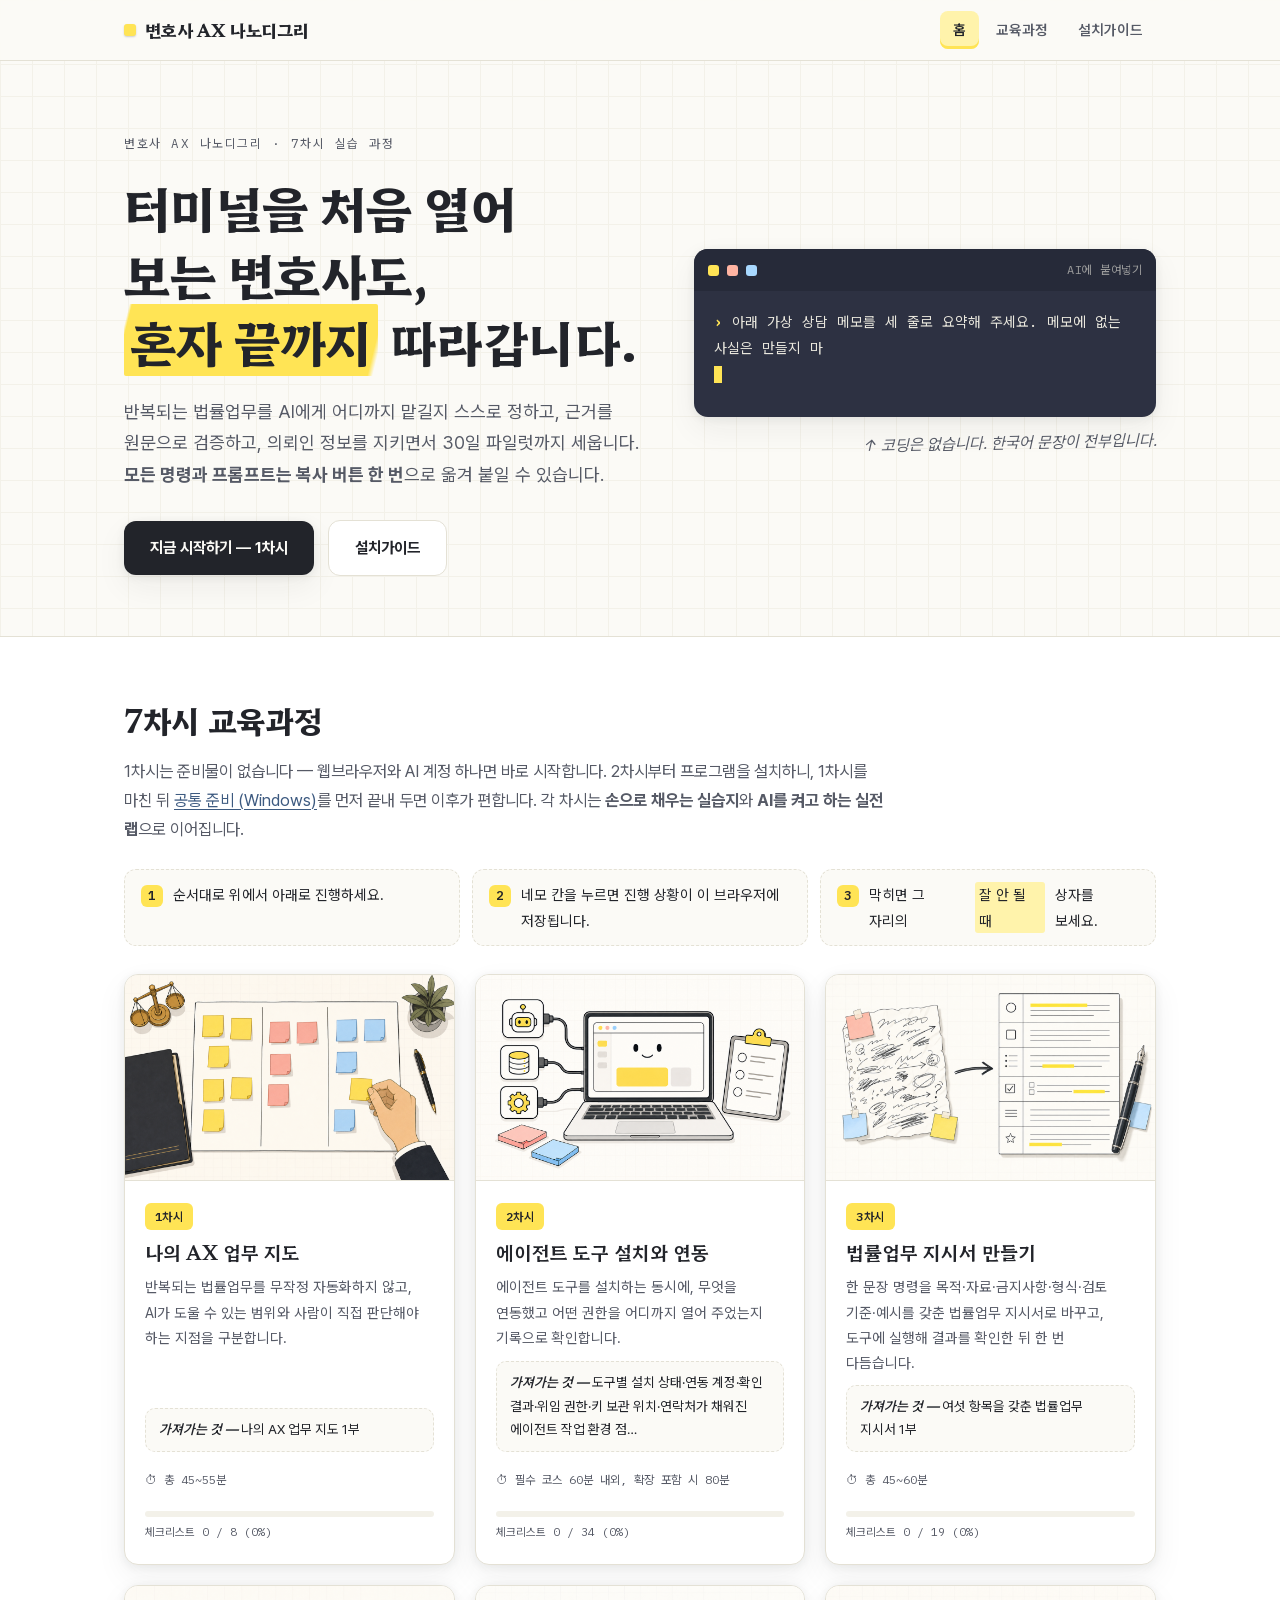
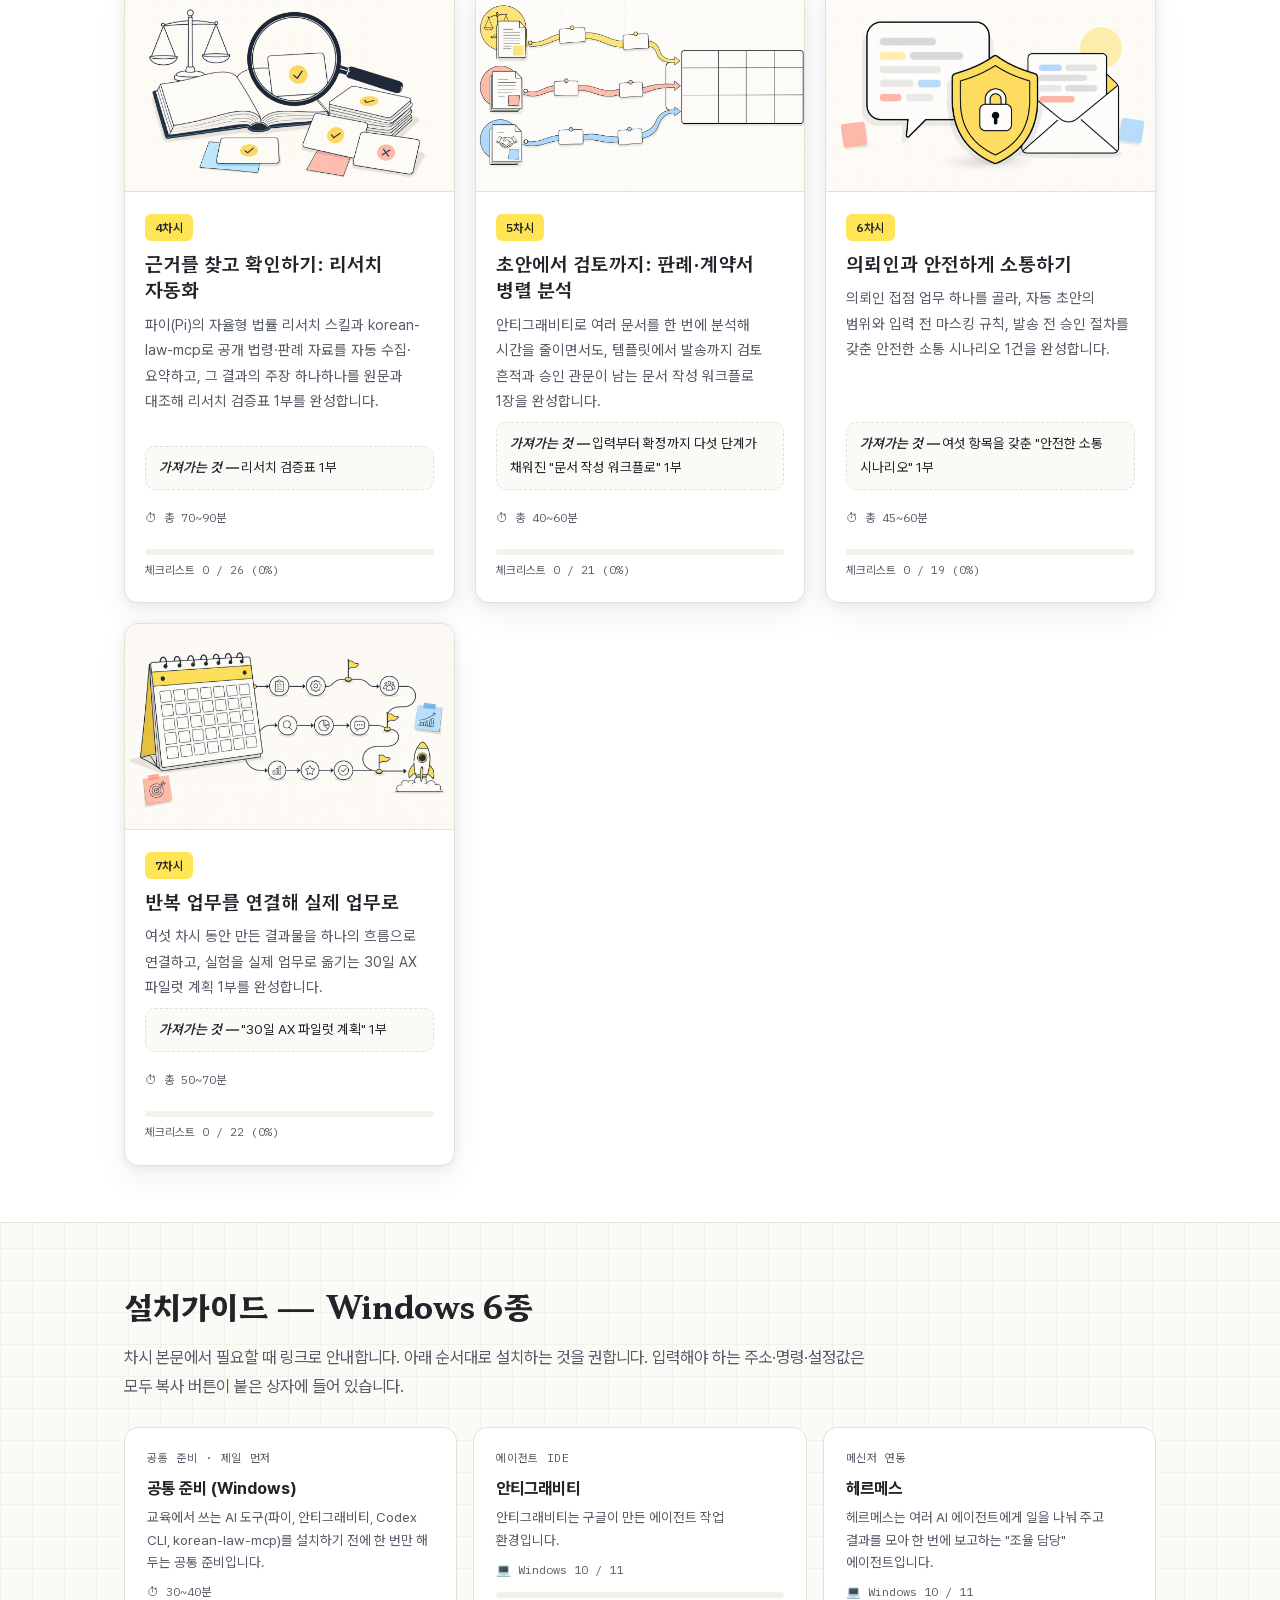
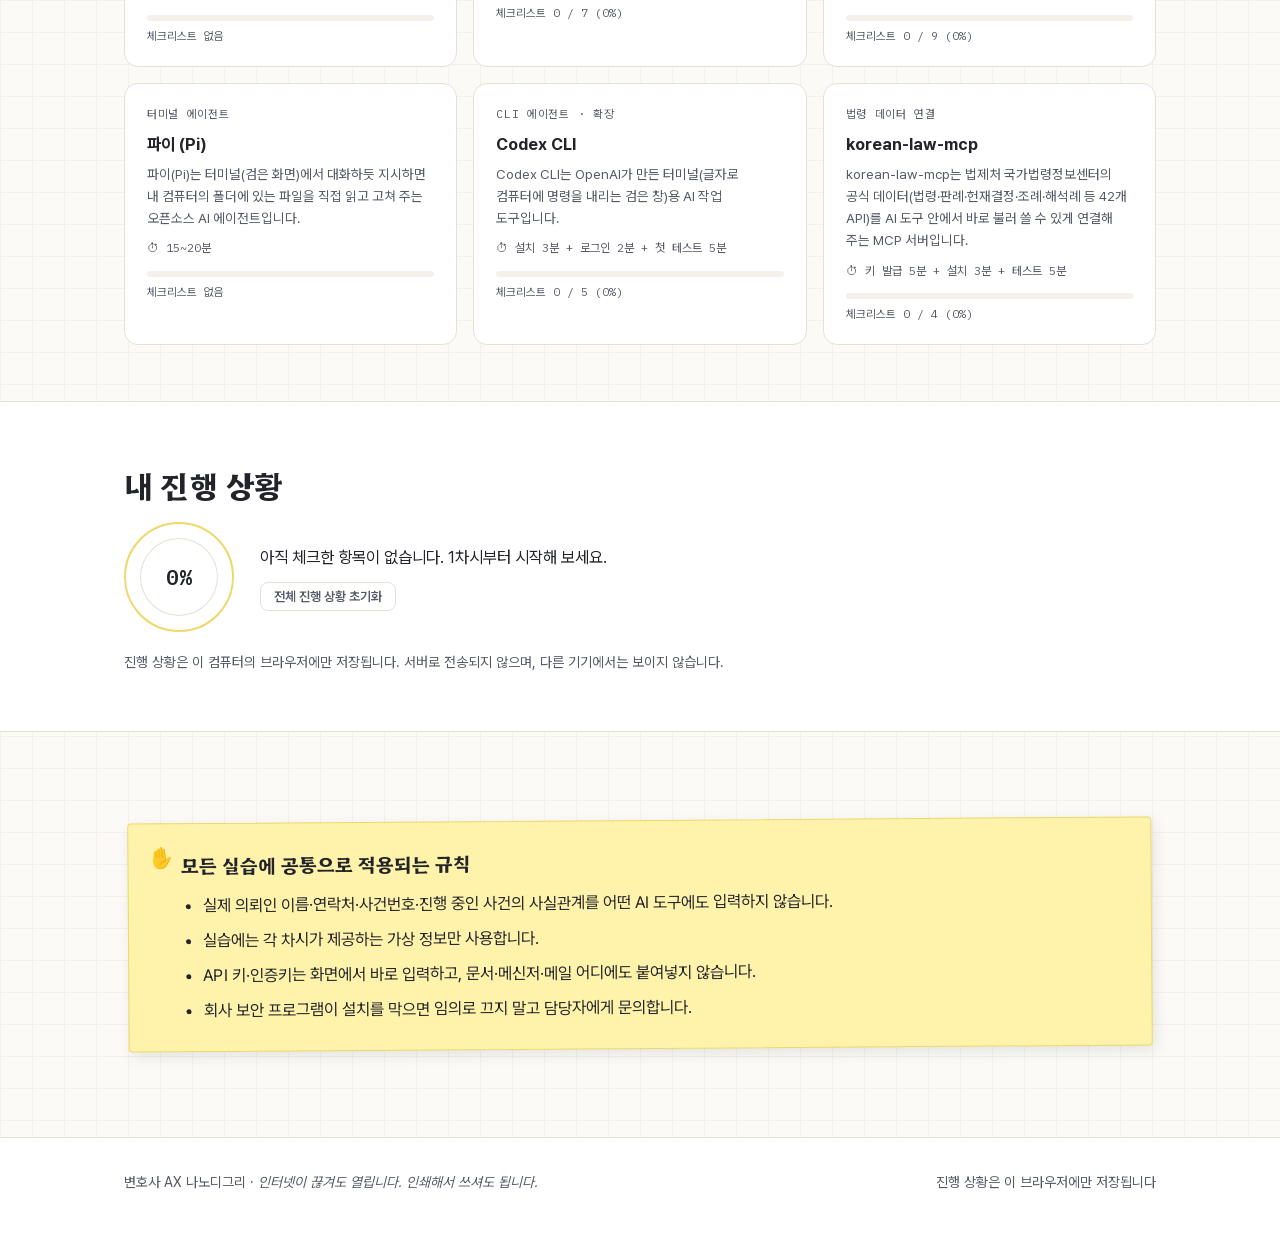
==== index.html @ 31f29ec9 "변호사 AX 나노디그리 교육 사이트 v1 - 7차시 워크북(실습지+실전 랩) 보완본 - Windows 설치가이드 6종 (안티그래비티·헤르메스·파이·Codex·korean-law-m" ====
<!doctype html>
<html lang="ko">
<head>
<meta charset="utf-8">
<meta name="viewport" content="width=device-width, initial-scale=1">
<title>변호사 AX 나노디그리 — 7차시 실습 과정</title>
<meta name="description" content="터미널을 처음 열어 보는 변호사도 혼자 끝까지 따라갈 수 있는 7차시 AX 실습 과정. 차시별 실습지·실전 랩과 Windows 설치가이드 6종.">
<link rel="icon" href="data:image/svg+xml,%3Csvg xmlns=%22http://www.w3.org/2000/svg%22 viewBox=%220 0 100 100%22%3E%3Crect x=%228%22 y=%228%22 width=%2284%22 height=%2284%22 rx=%2220%22 fill=%22%23ffe455%22/%3E%3Ctext x=%2250%22 y=%2270%22 font-size=%2256%22 text-anchor=%22middle%22 font-family=%22monospace%22 fill=%22%2322242a%22%3E%C2%A7%3C/text%3E%3C/svg%3E">
<link rel="stylesheet" href="assets/style.css">
</head>
<body data-page="index" data-tasks="0">
<a class="skip-link" href="#main">본문으로 건너뛰기</a>
<header class="topnav"><div class="wrap">
  <a class="brand" href="index.html"><span class="dot"></span><span class="brand-full">변호사 AX 나노디그리</span><span class="brand-short">AX 나노디그리</span></a>
  <nav aria-label="주요 메뉴">
    <a href="index.html" aria-current="page">홈</a>
    <a href="index.html#chapters">교육과정</a>
    <a href="index.html#install">설치가이드</a>
  </nav>
</div></header>

<section class="hero" id="main"><div class="wrap hero-grid">
  <div>
    <div class="eyebrow">변호사 AX 나노디그리 · 7차시 실습 과정</div>
    <h1>터미널을 처음 열어 보는 변호사도,<br><span class="hl">혼자 끝까지</span> 따라갑니다.</h1>
    <p class="lead">반복되는 법률업무를 AI에게 어디까지 맡길지 스스로 정하고, 근거를 원문으로 검증하고,
    의뢰인 정보를 지키면서 30일 파일럿까지 세웁니다. <strong>모든 명령과 프롬프트는 복사 버튼 한 번</strong>으로
    옮겨 붙일 수 있습니다.</p>
    <div>
      <a class="btn btn-primary" href="chapters/ch1.html">지금 시작하기 — 1차시</a>
      <a class="btn btn-ghost" href="#install">설치가이드</a>
    </div>
  </div>
  <div>
    <div class="terminal" id="typing-demo" aria-label="AI에 프롬프트를 붙여넣는 예시">
      <div class="terminal-bar"><i></i><i></i><i></i><span>AI에 붙여넣기</span></div>
      <div class="terminal-body"><div class="in"></div><span class="caret"></span>
      <div class="out"></div></div>
    </div>
    <p class="hand-note">↑ 코딩은 없습니다. 한국어 문장이 전부입니다.</p>
  </div>
</div></section>

<section class="block alt" id="chapters"><div class="wrap">
  <h2 class="sec">7차시 교육과정</h2>
  <p class="sec-sub">1차시는 준비물이 없습니다 — 웹브라우저와 AI 계정 하나면 바로 시작합니다.
  2차시부터 프로그램을 설치하니, 1차시를 마친 뒤 <a href="install/setup-windows.html">공통 준비 (Windows)</a>를
  먼저 끝내 두면 이후가 편합니다. 각 차시는 <strong>손으로 채우는 실습지</strong>와
  <strong>AI를 켜고 하는 실전 랩</strong>으로 이어집니다.</p>
  <ol class="startbar">
    <li><b>1</b>순서대로 위에서 아래로 진행하세요.</li>
    <li><b>2</b>네모 칸을 누르면 진행 상황이 이 브라우저에 저장됩니다.</li>
    <li><b>3</b>막히면 그 자리의 <em>잘 안 될 때</em> 상자를 보세요.</li>
  </ol>
  <div class="sessions">
<a class="session-card" href="chapters/ch1.html">
  <img src="assets/img/ch1.png" alt="나의 AX 업무 지도 일러스트" loading="lazy">
  <div class="pad">
    <div><span class="badge">1차시</span></div>
    <h3>나의 AX 업무 지도</h3>
    <p>반복되는 법률업무를 무작정 자동화하지 않고, AI가 도울 수 있는 범위와 사람이 직접 판단해야 하는 지점을 구분합니다.</p>
    <div class="take"><b>가져가는 것 —</b> 나의 AX 업무 지도 1부</div>
    <div class="mats">⏱ 총 45~55분</div>
    <div class="row-progress" data-chapter="ch1" data-total="8"><div class="progress-track"><div class="progress-fill"></div></div><div class="row-progress-text">체크리스트 8개</div></div>
  </div>
</a>
<a class="session-card" href="chapters/ch2.html">
  <img src="assets/img/ch2.png" alt="에이전트 도구 설치와 연동 일러스트" loading="lazy">
  <div class="pad">
    <div><span class="badge">2차시</span></div>
    <h3>에이전트 도구 설치와 연동</h3>
    <p>에이전트 도구를 설치하는 동시에, 무엇을 연동했고 어떤 권한을 어디까지 열어 주었는지 기록으로 확인합니다.</p>
    <div class="take"><b>가져가는 것 —</b> 도구별 설치 상태·연동 계정·확인 결과·위임 권한·키 보관 위치·연락처가 채워진 에이전트 작업 환경 점…</div>
    <div class="mats">⏱ 필수 코스 60분 내외, 확장 포함 시 80분</div>
    <div class="row-progress" data-chapter="ch2" data-total="34"><div class="progress-track"><div class="progress-fill"></div></div><div class="row-progress-text">체크리스트 34개</div></div>
  </div>
</a>
<a class="session-card" href="chapters/ch3.html">
  <img src="assets/img/ch3.png" alt="법률업무 지시서 만들기 일러스트" loading="lazy">
  <div class="pad">
    <div><span class="badge">3차시</span></div>
    <h3>법률업무 지시서 만들기</h3>
    <p>한 문장 명령을 목적·자료·금지사항·형식·검토 기준·예시를 갖춘 법률업무 지시서로 바꾸고, 도구에 실행해 결과를 확인한 뒤 한 번 다듬습니다.</p>
    <div class="take"><b>가져가는 것 —</b> 여섯 항목을 갖춘 법률업무 지시서 1부</div>
    <div class="mats">⏱ 총 45~60분</div>
    <div class="row-progress" data-chapter="ch3" data-total="19"><div class="progress-track"><div class="progress-fill"></div></div><div class="row-progress-text">체크리스트 19개</div></div>
  </div>
</a>
<a class="session-card" href="chapters/ch4.html">
  <img src="assets/img/ch4.png" alt="근거를 찾고 확인하기: 리서치 자동화 일러스트" loading="lazy">
  <div class="pad">
    <div><span class="badge">4차시</span></div>
    <h3>근거를 찾고 확인하기: 리서치 자동화</h3>
    <p>파이(Pi)의 자율형 법률 리서치 스킬과 korean-law-mcp로 공개 법령·판례 자료를 자동 수집·요약하고, 그 결과의 주장 하나하나를 원문과 대조해 리서치 검증표 1부를 완성합니다.</p>
    <div class="take"><b>가져가는 것 —</b> 리서치 검증표 1부</div>
    <div class="mats">⏱ 총 70~90분</div>
    <div class="row-progress" data-chapter="ch4" data-total="26"><div class="progress-track"><div class="progress-fill"></div></div><div class="row-progress-text">체크리스트 26개</div></div>
  </div>
</a>
<a class="session-card" href="chapters/ch5.html">
  <img src="assets/img/ch5.png" alt="초안에서 검토까지: 판례·계약서 병렬 분석 일러스트" loading="lazy">
  <div class="pad">
    <div><span class="badge">5차시</span></div>
    <h3>초안에서 검토까지: 판례·계약서 병렬 분석</h3>
    <p>안티그래비티로 여러 문서를 한 번에 분석해 시간을 줄이면서도, 템플릿에서 발송까지 검토 흔적과 승인 관문이 남는 문서 작성 워크플로 1장을 완성합니다.</p>
    <div class="take"><b>가져가는 것 —</b> 입력부터 확정까지 다섯 단계가 채워진 &quot;문서 작성 워크플로&quot; 1부</div>
    <div class="mats">⏱ 총 40~60분</div>
    <div class="row-progress" data-chapter="ch5" data-total="21"><div class="progress-track"><div class="progress-fill"></div></div><div class="row-progress-text">체크리스트 21개</div></div>
  </div>
</a>
<a class="session-card" href="chapters/ch6.html">
  <img src="assets/img/ch6.png" alt="의뢰인과 안전하게 소통하기 일러스트" loading="lazy">
  <div class="pad">
    <div><span class="badge">6차시</span></div>
    <h3>의뢰인과 안전하게 소통하기</h3>
    <p>의뢰인 접점 업무 하나를 골라, 자동 초안의 범위와 입력 전 마스킹 규칙, 발송 전 승인 절차를 갖춘 안전한 소통 시나리오 1건을 완성합니다.</p>
    <div class="take"><b>가져가는 것 —</b> 여섯 항목을 갖춘 &quot;안전한 소통 시나리오&quot; 1부</div>
    <div class="mats">⏱ 총 45~60분</div>
    <div class="row-progress" data-chapter="ch6" data-total="19"><div class="progress-track"><div class="progress-fill"></div></div><div class="row-progress-text">체크리스트 19개</div></div>
  </div>
</a>
<a class="session-card" href="chapters/ch7.html">
  <img src="assets/img/ch7.png" alt="반복 업무를 연결해 실제 업무로 일러스트" loading="lazy">
  <div class="pad">
    <div><span class="badge">7차시</span></div>
    <h3>반복 업무를 연결해 실제 업무로</h3>
    <p>여섯 차시 동안 만든 결과물을 하나의 흐름으로 연결하고, 실험을 실제 업무로 옮기는 30일 AX 파일럿 계획 1부를 완성합니다.</p>
    <div class="take"><b>가져가는 것 —</b> &quot;30일 AX 파일럿 계획&quot; 1부</div>
    <div class="mats">⏱ 총 50~70분</div>
    <div class="row-progress" data-chapter="ch7" data-total="22"><div class="progress-track"><div class="progress-fill"></div></div><div class="row-progress-text">체크리스트 22개</div></div>
  </div>
</a>
  </div>
</div></section>

<section class="block" id="install"><div class="wrap">
  <h2 class="sec">설치가이드 — Windows 6종</h2>
  <p class="sec-sub">차시 본문에서 필요할 때 링크로 안내합니다. 아래 순서대로 설치하는 것을 권합니다.
  입력해야 하는 주소·명령·설정값은 모두 복사 버튼이 붙은 상자에 들어 있습니다.</p>
  <div class="cases">
<a class="case-card" href="install/setup-windows.html">
  <div class="area">공통 준비 · 제일 먼저</div>
  <h3>공통 준비 (Windows)</h3>
  <p>교육에서 쓰는 AI 도구(파이, 안티그래비티, Codex CLI, korean-law-mcp)를 설치하기 전에 한 번만 해 두는 공통 준비입니다.</p>
  <div class="mats">⏱ 30~40분</div>
  <div class="row-progress" data-chapter="install-setup-windows" data-total="0"><div class="progress-track"><div class="progress-fill"></div></div><div class="row-progress-text">체크리스트 0개</div></div>
</a>
<a class="case-card" href="install/antigravity.html">
  <div class="area">에이전트 IDE</div>
  <h3>안티그래비티</h3>
  <p>안티그래비티는 구글이 만든 에이전트 작업 환경입니다.</p>
  <div class="mats">💻 Windows 10 / 11</div>
  <div class="row-progress" data-chapter="install-antigravity" data-total="7"><div class="progress-track"><div class="progress-fill"></div></div><div class="row-progress-text">체크리스트 7개</div></div>
</a>
<a class="case-card" href="install/hermes.html">
  <div class="area">메신저 연동</div>
  <h3>헤르메스</h3>
  <p>헤르메스는 여러 AI 에이전트에게 일을 나눠 주고 결과를 모아 한 번에 보고하는 &quot;조율 담당&quot; 에이전트입니다.</p>
  <div class="mats">💻 Windows 10 / 11</div>
  <div class="row-progress" data-chapter="install-hermes" data-total="9"><div class="progress-track"><div class="progress-fill"></div></div><div class="row-progress-text">체크리스트 9개</div></div>
</a>
<a class="case-card" href="install/pi.html">
  <div class="area">터미널 에이전트</div>
  <h3>파이 (Pi)</h3>
  <p>파이(Pi)는 터미널(검은 화면)에서 대화하듯 지시하면 내 컴퓨터의 폴더에 있는 파일을 직접 읽고 고쳐 주는 오픈소스 AI 에이전트입니다.</p>
  <div class="mats">⏱ 15~20분</div>
  <div class="row-progress" data-chapter="install-pi" data-total="0"><div class="progress-track"><div class="progress-fill"></div></div><div class="row-progress-text">체크리스트 0개</div></div>
</a>
<a class="case-card" href="install/codex.html">
  <div class="area">CLI 에이전트 · 확장</div>
  <h3>Codex CLI</h3>
  <p>Codex CLI는 OpenAI가 만든 터미널(글자로 컴퓨터에 명령을 내리는 검은 창)용 AI 작업 도구입니다.</p>
  <div class="mats">⏱ 설치 3분 + 로그인 2분 + 첫 테스트 5분</div>
  <div class="row-progress" data-chapter="install-codex" data-total="5"><div class="progress-track"><div class="progress-fill"></div></div><div class="row-progress-text">체크리스트 5개</div></div>
</a>
<a class="case-card" href="install/korean-law-mcp.html">
  <div class="area">법령 데이터 연결</div>
  <h3>korean-law-mcp</h3>
  <p>korean-law-mcp는 법제처 국가법령정보센터의 공식 데이터(법령·판례·헌재결정·조례·해석례 등 42개 API)를 AI 도구 안에서 바로 불러 쓸 수 있게 연결해 주는 MCP 서버입니다.</p>
  <div class="mats">⏱ 키 발급 5분 + 설치 3분 + 테스트 5분</div>
  <div class="row-progress" data-chapter="install-korean-law-mcp" data-total="4"><div class="progress-track"><div class="progress-fill"></div></div><div class="row-progress-text">체크리스트 4개</div></div>
</a>
  </div>
</div></section>

<section class="block alt" id="progress"><div class="wrap">
  <h2 class="sec">내 진행 상황</h2>
  <div class="overall" data-overall>
    <div class="overall-ring"><span data-overall-pct>0%</span></div>
    <div class="overall-text">
      <p data-overall-text>아직 체크한 항목이 없습니다. 1차시부터 시작해 보세요.</p>
      <button type="button" class="reset-btn" data-reset-all>전체 진행 상황 초기화</button>
    </div>
  </div>
  <p class="note">진행 상황은 이 컴퓨터의 브라우저에만 저장됩니다. 서버로 전송되지 않으며, 다른 기기에서는 보이지 않습니다.</p>
</div></section>

<section class="block"><div class="wrap">
  <section class="human-check"><span class="callout-icon" aria-hidden="true">✋</span>
    <h2 class="callout-title">모든 실습에 공통으로 적용되는 규칙</h2>
    <ul>
      <li>실제 의뢰인 이름·연락처·사건번호·진행 중인 사건의 사실관계를 어떤 AI 도구에도 입력하지 않습니다.</li>
      <li>실습에는 각 차시가 제공하는 가상 정보만 사용합니다.</li>
      <li>API 키·인증키는 화면에서 바로 입력하고, 문서·메신저·메일 어디에도 붙여넣지 않습니다.</li>
      <li>회사 보안 프로그램이 설치를 막으면 임의로 끄지 말고 담당자에게 문의합니다.</li>
    </ul>
  </section>
</div></section>

<footer><div class="wrap">
  <div>변호사 AX 나노디그리 · <span class="hand-note-inline">인터넷이 끊겨도 열립니다. 인쇄해서 쓰셔도 됩니다.</span></div>
  <div>진행 상황은 이 브라우저에만 저장됩니다</div>
</div></footer>
<script>window.PULSE_TOTALS = {"ch1":{"tasks":8},"ch2":{"tasks":34},"ch3":{"tasks":19},"ch4":{"tasks":26},"ch5":{"tasks":21},"ch6":{"tasks":19},"ch7":{"tasks":22},"install-setup-windows":{"tasks":0},"install-antigravity":{"tasks":7},"install-hermes":{"tasks":9},"install-pi":{"tasks":0},"install-codex":{"tasks":5},"install-korean-law-mcp":{"tasks":4}};</script>
<script src="assets/app.js"></script>
<script src="assets/index.js"></script>
</body>
</html>
---- assets/style.css ----
/* Pretendard Variable (본문) — 로컬 저장본 */
/**
 * Minified by jsDelivr using clean-css v5.3.3.
 * Original file: /gh/orioncactus/pretendard@1.3.9/dist/web/variable/pretendardvariable-dynamic-subset.css
 *
 * Do NOT use SRI with dynamically generated files! More information: https://www.jsdelivr.com/using-sri-with-dynamic-files
 */
@font-face{font-family:'Pretendard Variable';font-style:normal;font-display:swap;font-weight:45 920;src:url(fonts/pretendard/pretendard-0.woff2) format('woff2-variations');unicode-range:U+f9ca-fa0b,U+ff03-ff05,U+ff07,U+ff0a-ff0b,U+ff0d-ff19,U+ff1b,U+ff1d,U+ff20-ff5b,U+ff5d,U+ffe0-ffe3,U+ffe5-ffe6}@font-face{font-family:'Pretendard Variable';font-style:normal;font-display:swap;font-weight:45 920;src:url(fonts/pretendard/pretendard-1.woff2) format('woff2-variations');unicode-range:U+d723-d728,U+d72a-d733,U+d735-d748,U+d74a-d74f,U+d752-d753,U+d755-d757,U+d75a-d75f,U+d762-d764,U+d766-d768,U+d76a-d76b,U+d76d-d76f,U+d771-d787,U+d789-d78b,U+d78d-d78f,U+d791-d797,U+d79a,U+d79c,U+d79e-d7a3,U+f900-f909,U+f90b-f92e}@font-face{font-family:'Pretendard Variable';font-style:normal;font-display:swap;font-weight:45 920;src:url(fonts/pretendard/pretendard-2.woff2) format('woff2-variations');unicode-range:U+d679-d68b,U+d68e-d69e,U+d6a0,U+d6a2-d6a7,U+d6a9-d6c3,U+d6c6-d6c7,U+d6c9-d6cb,U+d6cd-d6d3,U+d6d5-d6d6,U+d6d8-d6e3,U+d6e5-d6e7,U+d6e9-d6fb,U+d6fd-d717,U+d719-d71f,U+d721-d722}@font-face{font-family:'Pretendard Variable';font-style:normal;font-display:swap;font-weight:45 920;src:url(fonts/pretendard/pretendard-3.woff2) format('woff2-variations');unicode-range:U+d5bc-d5c7,U+d5ca-d5cb,U+d5cd-d5cf,U+d5d1-d5d7,U+d5d9-d5da,U+d5dc,U+d5de-d5e3,U+d5e6-d5e7,U+d5e9-d5eb,U+d5ed-d5f6,U+d5f8,U+d5fa-d5ff,U+d602-d603,U+d605-d607,U+d609-d60f,U+d612-d613,U+d616-d61b,U+d61d-d637,U+d63a-d63b,U+d63d-d63f,U+d641-d647,U+d64a-d64c,U+d64e-d653,U+d656-d657,U+d659-d65b,U+d65d-d666,U+d668,U+d66a-d678}@font-face{font-family:'Pretendard Variable';font-style:normal;font-display:swap;font-weight:45 920;src:url(fonts/pretendard/pretendard-4.woff2) format('woff2-variations');unicode-range:U+d507,U+d509-d50b,U+d50d-d513,U+d515-d53b,U+d53e-d53f,U+d541-d543,U+d545-d54c,U+d54e,U+d550,U+d552-d557,U+d55a-d55b,U+d55d-d55f,U+d561-d564,U+d566-d567,U+d56a,U+d56c,U+d56e-d573,U+d576-d577,U+d579-d583,U+d585-d586,U+d58a-d5a4,U+d5a6-d5bb}@font-face{font-family:'Pretendard Variable';font-style:normal;font-display:swap;font-weight:45 920;src:url(fonts/pretendard/pretendard-5.woff2) format('woff2-variations');unicode-range:U+d464-d477,U+d47a-d47b,U+d47d-d47f,U+d481-d487,U+d489-d48a,U+d48c,U+d48e-d4e7,U+d4e9-d503,U+d505-d506}@font-face{font-family:'Pretendard Variable';font-style:normal;font-display:swap;font-weight:45 920;src:url(fonts/pretendard/pretendard-6.woff2) format('woff2-variations');unicode-range:U+d3bf-d3c7,U+d3ca-d3cf,U+d3d1-d3eb,U+d3ee-d3ef,U+d3f1-d3f3,U+d3f5-d3fb,U+d3fd-d400,U+d402-d45b,U+d45d-d463}@font-face{font-family:'Pretendard Variable';font-style:normal;font-display:swap;font-weight:45 920;src:url(fonts/pretendard/pretendard-7.woff2) format('woff2-variations');unicode-range:U+d2ff,U+d302-d304,U+d306-d30b,U+d30f,U+d311-d313,U+d315-d31b,U+d31e,U+d322-d324,U+d326-d327,U+d32a-d32b,U+d32d-d32f,U+d331-d337,U+d339-d33c,U+d33e-d37b,U+d37e-d37f,U+d381-d383,U+d385-d38b,U+d38e-d390,U+d392-d397,U+d39a-d39b,U+d39d-d39f,U+d3a1-d3a7,U+d3a9-d3aa,U+d3ac,U+d3ae-d3b3,U+d3b5-d3b7,U+d3b9-d3bb,U+d3bd-d3be}@font-face{font-family:'Pretendard Variable';font-style:normal;font-display:swap;font-weight:45 920;src:url(fonts/pretendard/pretendard-8.woff2) format('woff2-variations');unicode-range:U+d257-d27f,U+d281-d29b,U+d29d-d29f,U+d2a1-d2ab,U+d2ad-d2b7,U+d2ba-d2bb,U+d2bd-d2bf,U+d2c1-d2c7,U+d2c9-d2ef,U+d2f2-d2f3,U+d2f5-d2f7,U+d2f9-d2fe}@font-face{font-family:'Pretendard Variable';font-style:normal;font-display:swap;font-weight:45 920;src:url(fonts/pretendard/pretendard-9.woff2) format('woff2-variations');unicode-range:U+d1b4,U+d1b6-d1f3,U+d1f5-d22b,U+d22e-d22f,U+d231-d233,U+d235-d23b,U+d23d-d240,U+d242-d256}@font-face{font-family:'Pretendard Variable';font-style:normal;font-display:swap;font-weight:45 920;src:url(fonts/pretendard/pretendard-10.woff2) format('woff2-variations');unicode-range:U+d105-d12f,U+d132-d133,U+d135-d137,U+d139-d13f,U+d141-d142,U+d144,U+d146-d14b,U+d14e-d14f,U+d151-d153,U+d155-d15b,U+d15e-d187,U+d189-d19f,U+d1a2-d1a3,U+d1a5-d1a7,U+d1a9-d1af,U+d1b2-d1b3}@font-face{font-family:'Pretendard Variable';font-style:normal;font-display:swap;font-weight:45 920;src:url(fonts/pretendard/pretendard-11.woff2) format('woff2-variations');unicode-range:U+d04b-d04f,U+d051-d057,U+d059-d06b,U+d06d-d06f,U+d071-d073,U+d075-d07b,U+d07e-d0a3,U+d0a6-d0a7,U+d0a9-d0ab,U+d0ad-d0b3,U+d0b6,U+d0b8,U+d0ba-d0bf,U+d0c2-d0c3,U+d0c5-d0c7,U+d0c9-d0cf,U+d0d2,U+d0d6-d0db,U+d0de-d0df,U+d0e1-d0e3,U+d0e5-d0eb,U+d0ee-d0f0,U+d0f2-d104}@font-face{font-family:'Pretendard Variable';font-style:normal;font-display:swap;font-weight:45 920;src:url(fonts/pretendard/pretendard-12.woff2) format('woff2-variations');unicode-range:U+cfa2-cfc3,U+cfc5-cfdf,U+cfe2-cfe3,U+cfe5-cfe7,U+cfe9-cff4,U+cff6-cffb,U+cffd-cfff,U+d001-d003,U+d005-d017,U+d019-d033,U+d036-d037,U+d039-d03b,U+d03d-d04a}@font-face{font-family:'Pretendard Variable';font-style:normal;font-display:swap;font-weight:45 920;src:url(fonts/pretendard/pretendard-13.woff2) format('woff2-variations');unicode-range:U+cef0-cef3,U+cef6,U+cef9-ceff,U+cf01-cf03,U+cf05-cf07,U+cf09-cf0f,U+cf11-cf12,U+cf14-cf1b,U+cf1d-cf1f,U+cf21-cf2f,U+cf31-cf53,U+cf56-cf57,U+cf59-cf5b,U+cf5d-cf63,U+cf66,U+cf68,U+cf6a-cf6f,U+cf71-cf84,U+cf86-cf8b,U+cf8d-cfa1}@font-face{font-family:'Pretendard Variable';font-style:normal;font-display:swap;font-weight:45 920;src:url(fonts/pretendard/pretendard-14.woff2) format('woff2-variations');unicode-range:U+ce3c-ce57,U+ce5a-ce5b,U+ce5d-ce5f,U+ce61-ce67,U+ce6a,U+ce6c,U+ce6e-ce73,U+ce76-ce77,U+ce79-ce7b,U+ce7d-ce83,U+ce85-ce88,U+ce8a-ce8f,U+ce91-ce93,U+ce95-ce97,U+ce99-ce9f,U+cea2,U+cea4-ceab,U+cead-cee3,U+cee6-cee7,U+cee9-ceeb,U+ceed-ceef}@font-face{font-family:'Pretendard Variable';font-style:normal;font-display:swap;font-weight:45 920;src:url(fonts/pretendard/pretendard-15.woff2) format('woff2-variations');unicode-range:U+cd92-cd93,U+cd96-cd97,U+cd99-cd9b,U+cd9d-cda3,U+cda6-cda8,U+cdaa-cdaf,U+cdb1-cdc3,U+cdc5-cdcb,U+cdcd-cde7,U+cde9-ce03,U+ce05-ce1f,U+ce22-ce34,U+ce36-ce3b}@font-face{font-family:'Pretendard Variable';font-style:normal;font-display:swap;font-weight:45 920;src:url(fonts/pretendard/pretendard-16.woff2) format('woff2-variations');unicode-range:U+ccef-cd07,U+cd0a-cd0b,U+cd0d-cd1a,U+cd1c,U+cd1e-cd2b,U+cd2d-cd5b,U+cd5d-cd77,U+cd79-cd91}@font-face{font-family:'Pretendard Variable';font-style:normal;font-display:swap;font-weight:45 920;src:url(fonts/pretendard/pretendard-17.woff2) format('woff2-variations');unicode-range:U+cc3f-cc43,U+cc46-cc47,U+cc49-cc4b,U+cc4d-cc53,U+cc55-cc58,U+cc5a-cc5f,U+cc61-cc97,U+cc9a-cc9b,U+cc9d-cc9f,U+cca1-cca7,U+ccaa,U+ccac,U+ccae-ccb3,U+ccb6-ccb7,U+ccb9-ccbb,U+ccbd-cccf,U+ccd1-cce3,U+cce5-ccee}@font-face{font-family:'Pretendard Variable';font-style:normal;font-display:swap;font-weight:45 920;src:url(fonts/pretendard/pretendard-18.woff2) format('woff2-variations');unicode-range:U+cb91-cbd3,U+cbd5-cbe3,U+cbe5-cc0b,U+cc0e-cc0f,U+cc11-cc13,U+cc15-cc1b,U+cc1d-cc20,U+cc23-cc27,U+cc2a-cc2b,U+cc2d,U+cc2f,U+cc31-cc37,U+cc3a,U+cc3c}@font-face{font-family:'Pretendard Variable';font-style:normal;font-display:swap;font-weight:45 920;src:url(fonts/pretendard/pretendard-19.woff2) format('woff2-variations');unicode-range:U+caf4-cb47,U+cb4a-cb90}@font-face{font-family:'Pretendard Variable';font-style:normal;font-display:swap;font-weight:45 920;src:url(fonts/pretendard/pretendard-20.woff2) format('woff2-variations');unicode-range:U+ca4a-ca4b,U+ca4e-ca4f,U+ca51-ca53,U+ca55-ca5b,U+ca5d-ca60,U+ca62-ca83,U+ca85-cabb,U+cabe-cabf,U+cac1-cac3,U+cac5-cacb,U+cacd-cad0,U+cad2,U+cad4-cad8,U+cada-caf3}@font-face{font-family:'Pretendard Variable';font-style:normal;font-display:swap;font-weight:45 920;src:url(fonts/pretendard/pretendard-21.woff2) format('woff2-variations');unicode-range:U+c996-c997,U+c99a-c99c,U+c99e-c9bf,U+c9c2-c9c3,U+c9c5-c9c7,U+c9c9-c9cf,U+c9d2,U+c9d4,U+c9d7-c9d8,U+c9db,U+c9de-c9df,U+c9e1-c9e3,U+c9e5-c9e6,U+c9e8-c9eb,U+c9ee-c9f0,U+c9f2-c9f7,U+c9f9-ca0b,U+ca0d-ca28,U+ca2a-ca49}@font-face{font-family:'Pretendard Variable';font-style:normal;font-display:swap;font-weight:45 920;src:url(fonts/pretendard/pretendard-22.woff2) format('woff2-variations');unicode-range:U+c8e9-c8f4,U+c8f6-c8fb,U+c8fe-c8ff,U+c901-c903,U+c905-c90b,U+c90e-c910,U+c912-c917,U+c919-c92b,U+c92d-c94f,U+c951-c953,U+c955-c96b,U+c96d-c973,U+c975-c987,U+c98a-c98b,U+c98d-c98f,U+c991-c995}@font-face{font-family:'Pretendard Variable';font-style:normal;font-display:swap;font-weight:45 920;src:url(fonts/pretendard/pretendard-23.woff2) format('woff2-variations');unicode-range:U+c841-c84b,U+c84d-c86f,U+c872-c873,U+c875-c877,U+c879-c87f,U+c882-c884,U+c887-c88a,U+c88d-c8c3,U+c8c5-c8df,U+c8e1-c8e8}@font-face{font-family:'Pretendard Variable';font-style:normal;font-display:swap;font-weight:45 920;src:url(fonts/pretendard/pretendard-24.woff2) format('woff2-variations');unicode-range:U+c779-c77b,U+c77e-c782,U+c786,U+c78b,U+c78d,U+c78f,U+c792-c793,U+c795,U+c797,U+c799-c79f,U+c7a2,U+c7a7-c7ab,U+c7ae-c7bb,U+c7bd-c7c0,U+c7c2-c7c7,U+c7c9-c7dc,U+c7de-c7ff,U+c802-c803,U+c805-c807,U+c809,U+c80b-c80f,U+c812,U+c814,U+c817-c81b,U+c81e-c81f,U+c821-c823,U+c825-c82e,U+c830-c837,U+c839-c83b,U+c83d-c840}@font-face{font-family:'Pretendard Variable';font-style:normal;font-display:swap;font-weight:45 920;src:url(fonts/pretendard/pretendard-25.woff2) format('woff2-variations');unicode-range:U+c6bb-c6bf,U+c6c2,U+c6c4,U+c6c6-c6cb,U+c6ce-c6cf,U+c6d1-c6d3,U+c6d5-c6db,U+c6dd-c6df,U+c6e1-c6e7,U+c6e9-c6eb,U+c6ed-c6ef,U+c6f1-c6f8,U+c6fa-c703,U+c705-c707,U+c709-c70b,U+c70d-c716,U+c718,U+c71a-c71f,U+c722-c723,U+c725-c727,U+c729-c734,U+c736-c73b,U+c73e-c73f,U+c741-c743,U+c745-c74b,U+c74e-c750,U+c752-c757,U+c759-c773,U+c776-c777}@font-face{font-family:'Pretendard Variable';font-style:normal;font-display:swap;font-weight:45 920;src:url(fonts/pretendard/pretendard-26.woff2) format('woff2-variations');unicode-range:U+c5f5-c5fb,U+c5fe,U+c602-c605,U+c607,U+c609-c60f,U+c611-c61a,U+c61c-c623,U+c626-c627,U+c629-c62b,U+c62d,U+c62f-c632,U+c636,U+c638,U+c63a-c63f,U+c642-c643,U+c645-c647,U+c649-c652,U+c656-c65b,U+c65d-c65f,U+c661-c663,U+c665-c677,U+c679-c67b,U+c67d-c693,U+c696-c697,U+c699-c69b,U+c69d-c6a3,U+c6a6,U+c6a8,U+c6aa-c6af,U+c6b2-c6b3,U+c6b5-c6b7,U+c6b9-c6ba}@font-face{font-family:'Pretendard Variable';font-style:normal;font-display:swap;font-weight:45 920;src:url(fonts/pretendard/pretendard-27.woff2) format('woff2-variations');unicode-range:U+c517-c527,U+c52a-c52b,U+c52d-c52f,U+c531-c538,U+c53a,U+c53c,U+c53e-c543,U+c546-c547,U+c54b,U+c54d-c552,U+c556,U+c55a-c55b,U+c55d,U+c55f,U+c562-c563,U+c565-c567,U+c569-c56f,U+c572,U+c574,U+c576-c57b,U+c57e-c57f,U+c581-c583,U+c585-c586,U+c588-c58b,U+c58e,U+c590,U+c592-c596,U+c599-c5b3,U+c5b6-c5b7,U+c5ba,U+c5be-c5c3,U+c5ca-c5cb,U+c5cd,U+c5cf,U+c5d2-c5d3,U+c5d5-c5d7,U+c5d9-c5df,U+c5e1-c5e2,U+c5e4,U+c5e6-c5eb,U+c5ef,U+c5f1-c5f3}@font-face{font-family:'Pretendard Variable';font-style:normal;font-display:swap;font-weight:45 920;src:url(fonts/pretendard/pretendard-28.woff2) format('woff2-variations');unicode-range:U+c475-c4ef,U+c4f2-c4f3,U+c4f5-c4f7,U+c4f9-c4ff,U+c502-c50b,U+c50d-c516}@font-face{font-family:'Pretendard Variable';font-style:normal;font-display:swap;font-weight:45 920;src:url(fonts/pretendard/pretendard-29.woff2) format('woff2-variations');unicode-range:U+c3d0-c3d7,U+c3da-c3db,U+c3dd-c3de,U+c3e1-c3ec,U+c3ee-c3f3,U+c3f5-c42b,U+c42d-c463,U+c466-c474}@font-face{font-family:'Pretendard Variable';font-style:normal;font-display:swap;font-weight:45 920;src:url(fonts/pretendard/pretendard-30.woff2) format('woff2-variations');unicode-range:U+c32b-c367,U+c36a-c36b,U+c36d-c36f,U+c371-c377,U+c37a-c37b,U+c37e-c383,U+c385-c387,U+c389-c3cf}@font-face{font-family:'Pretendard Variable';font-style:normal;font-display:swap;font-weight:45 920;src:url(fonts/pretendard/pretendard-31.woff2) format('woff2-variations');unicode-range:U+c26a-c26b,U+c26d-c26f,U+c271-c273,U+c275-c27b,U+c27e-c287,U+c289-c28f,U+c291-c297,U+c299-c29a,U+c29c-c2a3,U+c2a5-c2a7,U+c2a9-c2ab,U+c2ad-c2b3,U+c2b6,U+c2b8,U+c2ba-c2bb,U+c2bd-c2db,U+c2de-c2df,U+c2e1-c2e2,U+c2e5-c2ea,U+c2ee,U+c2f0,U+c2f2-c2f5,U+c2f7,U+c2fa-c2fb,U+c2fd-c2ff,U+c301-c307,U+c309-c30c,U+c30e-c312,U+c315-c323,U+c325-c328,U+c32a}@font-face{font-family:'Pretendard Variable';font-style:normal;font-display:swap;font-weight:45 920;src:url(fonts/pretendard/pretendard-32.woff2) format('woff2-variations');unicode-range:U+c1bc-c1c3,U+c1c5-c1df,U+c1e1-c1fb,U+c1fd-c203,U+c205-c20c,U+c20e,U+c210-c217,U+c21a-c21b,U+c21d-c21e,U+c221-c227,U+c229-c22a,U+c22c,U+c22e,U+c230,U+c233-c24f,U+c251-c257,U+c259-c269}@font-face{font-family:'Pretendard Variable';font-style:normal;font-display:swap;font-weight:45 920;src:url(fonts/pretendard/pretendard-33.woff2) format('woff2-variations');unicode-range:U+c101-c11b,U+c11f,U+c121-c123,U+c125-c12b,U+c12e,U+c132-c137,U+c13a-c13b,U+c13d-c13f,U+c141-c147,U+c14a,U+c14c-c153,U+c155-c157,U+c159-c15b,U+c15d-c166,U+c169-c16f,U+c171-c177,U+c179-c18b,U+c18e-c18f,U+c191-c193,U+c195-c19b,U+c19d-c19e,U+c1a0,U+c1a2-c1a4,U+c1a6-c1bb}@font-face{font-family:'Pretendard Variable';font-style:normal;font-display:swap;font-weight:45 920;src:url(fonts/pretendard/pretendard-34.woff2) format('woff2-variations');unicode-range:U+c049-c057,U+c059-c05b,U+c05d-c05f,U+c061-c067,U+c069-c08f,U+c091-c0ab,U+c0ae-c0af,U+c0b1-c0b3,U+c0b5,U+c0b7-c0bb,U+c0be,U+c0c2-c0c7,U+c0ca-c0cb,U+c0cd-c0cf,U+c0d1-c0d7,U+c0d9-c0da,U+c0dc,U+c0de-c0e3,U+c0e5-c0eb,U+c0ed-c0f3,U+c0f6,U+c0f8,U+c0fa-c0ff}@font-face{font-family:'Pretendard Variable';font-style:normal;font-display:swap;font-weight:45 920;src:url(fonts/pretendard/pretendard-35.woff2) format('woff2-variations');unicode-range:U+bfa7-bfaf,U+bfb1-bfc4,U+bfc6-bfcb,U+bfce-bfcf,U+bfd1-bfd3,U+bfd5-bfdb,U+bfdd-c048}@font-face{font-family:'Pretendard Variable';font-style:normal;font-display:swap;font-weight:45 920;src:url(fonts/pretendard/pretendard-36.woff2) format('woff2-variations');unicode-range:U+bf07,U+bf09-bf3f,U+bf41-bf4f,U+bf52-bf54,U+bf56-bfa6}@font-face{font-family:'Pretendard Variable';font-style:normal;font-display:swap;font-weight:45 920;src:url(fonts/pretendard/pretendard-37.woff2) format('woff2-variations');unicode-range:U+be56,U+be58,U+be5c-be5f,U+be62-be63,U+be65-be67,U+be69-be74,U+be76-be7b,U+be7e-be7f,U+be81-be8e,U+be90,U+be92-bea7,U+bea9-becf,U+bed2-bed3,U+bed5-bed6,U+bed9-bee3,U+bee6-bf06}@font-face{font-family:'Pretendard Variable';font-style:normal;font-display:swap;font-weight:45 920;src:url(fonts/pretendard/pretendard-38.woff2) format('woff2-variations');unicode-range:U+bdb0-bdd3,U+bdd5-bdef,U+bdf1-be0b,U+be0d-be0f,U+be11-be13,U+be15-be43,U+be46-be47,U+be49-be4b,U+be4d-be53}@font-face{font-family:'Pretendard Variable';font-style:normal;font-display:swap;font-weight:45 920;src:url(fonts/pretendard/pretendard-39.woff2) format('woff2-variations');unicode-range:U+bd03,U+bd06,U+bd08,U+bd0a-bd0f,U+bd11-bd22,U+bd25-bd47,U+bd49-bd58,U+bd5a-bd7f,U+bd82-bd83,U+bd85-bd87,U+bd8a-bd8f,U+bd91-bd92,U+bd94,U+bd96-bd98,U+bd9a-bdaf}@font-face{font-family:'Pretendard Variable';font-style:normal;font-display:swap;font-weight:45 920;src:url(fonts/pretendard/pretendard-40.woff2) format('woff2-variations');unicode-range:U+bc4e-bc83,U+bc86-bc87,U+bc89-bc8b,U+bc8d-bc93,U+bc96,U+bc98,U+bc9b-bc9f,U+bca2-bca3,U+bca5-bca7,U+bca9-bcb2,U+bcb4-bcbb,U+bcbe-bcbf,U+bcc1-bcc3,U+bcc5-bccc,U+bcce-bcd0,U+bcd2-bcd4,U+bcd6-bcf3,U+bcf7,U+bcf9-bcfb,U+bcfd-bd02}@font-face{font-family:'Pretendard Variable';font-style:normal;font-display:swap;font-weight:45 920;src:url(fonts/pretendard/pretendard-41.woff2) format('woff2-variations');unicode-range:U+bb90-bba3,U+bba5-bbab,U+bbad-bbbf,U+bbc1-bbf7,U+bbfa-bbfb,U+bbfd-bbfe,U+bc01-bc07,U+bc09-bc0a,U+bc0e,U+bc10,U+bc12-bc13,U+bc17,U+bc19-bc1a,U+bc1e,U+bc20-bc23,U+bc26,U+bc28,U+bc2a-bc2c,U+bc2e-bc2f,U+bc32-bc33,U+bc35-bc37,U+bc39-bc3f,U+bc41-bc42,U+bc44,U+bc46-bc48,U+bc4a-bc4d}@font-face{font-family:'Pretendard Variable';font-style:normal;font-display:swap;font-weight:45 920;src:url(fonts/pretendard/pretendard-42.woff2) format('woff2-variations');unicode-range:U+bae6-bafb,U+bafd-bb17,U+bb19-bb33,U+bb37,U+bb39-bb3a,U+bb3d-bb43,U+bb45-bb46,U+bb48,U+bb4a-bb4f,U+bb51-bb53,U+bb55-bb57,U+bb59-bb62,U+bb64-bb8f}@font-face{font-family:'Pretendard Variable';font-style:normal;font-display:swap;font-weight:45 920;src:url(fonts/pretendard/pretendard-43.woff2) format('woff2-variations');unicode-range:U+ba30-ba37,U+ba3a-ba3b,U+ba3d-ba3f,U+ba41-ba47,U+ba49-ba4a,U+ba4c,U+ba4e-ba53,U+ba56-ba57,U+ba59-ba5b,U+ba5d-ba63,U+ba65-ba66,U+ba68-ba6f,U+ba71-ba73,U+ba75-ba77,U+ba79-ba84,U+ba86,U+ba88-baa7,U+baaa,U+baad-baaf,U+bab1-bab7,U+baba,U+babc,U+babe-bae5}@font-face{font-family:'Pretendard Variable';font-style:normal;font-display:swap;font-weight:45 920;src:url(fonts/pretendard/pretendard-44.woff2) format('woff2-variations');unicode-range:U+b96e-b973,U+b976-b977,U+b979-b97b,U+b97d-b983,U+b986,U+b988,U+b98a-b98d,U+b98f-b9ab,U+b9ae-b9af,U+b9b1-b9b3,U+b9b5-b9bb,U+b9be,U+b9c0,U+b9c2-b9c7,U+b9ca-b9cb,U+b9cd,U+b9d2-b9d7,U+b9da,U+b9dc,U+b9df-b9e0,U+b9e2,U+b9e6-b9e7,U+b9e9-b9f3,U+b9f6,U+b9f8,U+b9fb-ba2f}@font-face{font-family:'Pretendard Variable';font-style:normal;font-display:swap;font-weight:45 920;src:url(fonts/pretendard/pretendard-45.woff2) format('woff2-variations');unicode-range:U+b8bf-b8cb,U+b8cd-b8e0,U+b8e2-b8e7,U+b8ea-b8eb,U+b8ed-b8ef,U+b8f1-b8f7,U+b8fa,U+b8fc,U+b8fe-b903,U+b905-b917,U+b919-b91f,U+b921-b93b,U+b93d-b957,U+b95a-b95b,U+b95d-b95f,U+b961-b967,U+b969-b96c}@font-face{font-family:'Pretendard Variable';font-style:normal;font-display:swap;font-weight:45 920;src:url(fonts/pretendard/pretendard-46.woff2) format('woff2-variations');unicode-range:U+b80d-b80f,U+b811-b817,U+b81a,U+b81c-b823,U+b826-b827,U+b829-b82b,U+b82d-b833,U+b836,U+b83a-b83f,U+b841-b85b,U+b85e-b85f,U+b861-b863,U+b865-b86b,U+b86e,U+b870,U+b872-b8af,U+b8b1-b8be}@font-face{font-family:'Pretendard Variable';font-style:normal;font-display:swap;font-weight:45 920;src:url(fonts/pretendard/pretendard-47.woff2) format('woff2-variations');unicode-range:U+b74d-b75f,U+b761-b763,U+b765-b774,U+b776-b77b,U+b77e-b77f,U+b781-b783,U+b785-b78b,U+b78e,U+b792-b796,U+b79a-b79b,U+b79d-b7a7,U+b7aa,U+b7ae-b7b3,U+b7b6-b7c8,U+b7ca-b7eb,U+b7ee-b7ef,U+b7f1-b7f3,U+b7f5-b7fb,U+b7fe,U+b802-b806,U+b80a-b80b}@font-face{font-family:'Pretendard Variable';font-style:normal;font-display:swap;font-weight:45 920;src:url(fonts/pretendard/pretendard-48.woff2) format('woff2-variations');unicode-range:U+b6a7-b6aa,U+b6ac-b6b0,U+b6b2-b6ef,U+b6f1-b727,U+b72a-b72b,U+b72d-b72e,U+b731-b737,U+b739-b73a,U+b73c-b743,U+b745-b74c}@font-face{font-family:'Pretendard Variable';font-style:normal;font-display:swap;font-weight:45 920;src:url(fonts/pretendard/pretendard-49.woff2) format('woff2-variations');unicode-range:U+b605-b60f,U+b612-b617,U+b619-b624,U+b626-b69b,U+b69e-b6a3,U+b6a5-b6a6}@font-face{font-family:'Pretendard Variable';font-style:normal;font-display:swap;font-weight:45 920;src:url(fonts/pretendard/pretendard-50.woff2) format('woff2-variations');unicode-range:U+b55f,U+b562-b583,U+b585-b59f,U+b5a2-b5a3,U+b5a5-b5a7,U+b5a9-b5b2,U+b5b5-b5ba,U+b5bd-b604}@font-face{font-family:'Pretendard Variable';font-style:normal;font-display:swap;font-weight:45 920;src:url(fonts/pretendard/pretendard-51.woff2) format('woff2-variations');unicode-range:U+b4a5-b4b6,U+b4b8-b4bf,U+b4c1-b4c7,U+b4c9-b4db,U+b4de-b4df,U+b4e1-b4e2,U+b4e5-b4eb,U+b4ee,U+b4f0,U+b4f2-b513,U+b516-b517,U+b519-b51a,U+b51d-b523,U+b526,U+b528,U+b52b-b52f,U+b532-b533,U+b535-b537,U+b539-b53f,U+b541-b544,U+b546-b54b,U+b54d-b54f,U+b551-b55b,U+b55d-b55e}@font-face{font-family:'Pretendard Variable';font-style:normal;font-display:swap;font-weight:45 920;src:url(fonts/pretendard/pretendard-52.woff2) format('woff2-variations');unicode-range:U+b3f8-b3fb,U+b3fd-b40f,U+b411-b417,U+b419-b41b,U+b41d-b41f,U+b421-b427,U+b42a-b42b,U+b42d-b44f,U+b452-b453,U+b455-b457,U+b459-b45f,U+b462-b464,U+b466-b46b,U+b46d-b47f,U+b481-b4a3}@font-face{font-family:'Pretendard Variable';font-style:normal;font-display:swap;font-weight:45 920;src:url(fonts/pretendard/pretendard-53.woff2) format('woff2-variations');unicode-range:U+b342-b353,U+b356-b357,U+b359-b35b,U+b35d-b35e,U+b360-b363,U+b366,U+b368,U+b36a-b36d,U+b36f,U+b372-b373,U+b375-b377,U+b379-b37f,U+b381-b382,U+b384,U+b386-b38b,U+b38d-b3c3,U+b3c6-b3c7,U+b3c9-b3ca,U+b3cd-b3d3,U+b3d6,U+b3d8,U+b3da-b3f7}@font-face{font-family:'Pretendard Variable';font-style:normal;font-display:swap;font-weight:45 920;src:url(fonts/pretendard/pretendard-54.woff2) format('woff2-variations');unicode-range:U+b27c-b283,U+b285-b28f,U+b292-b293,U+b295-b297,U+b29a-b29f,U+b2a1-b2a4,U+b2a7-b2a9,U+b2ab,U+b2ad-b2c7,U+b2ca-b2cb,U+b2cd-b2cf,U+b2d1-b2d7,U+b2da,U+b2dc,U+b2de-b2e3,U+b2e7,U+b2e9-b2ea,U+b2ef-b2f3,U+b2f6,U+b2f8,U+b2fa-b2fb,U+b2fd-b2fe,U+b302-b303,U+b305-b307,U+b309-b30f,U+b312,U+b316-b31b,U+b31d-b341}@font-face{font-family:'Pretendard Variable';font-style:normal;font-display:swap;font-weight:45 920;src:url(fonts/pretendard/pretendard-55.woff2) format('woff2-variations');unicode-range:U+b1d6-b1e7,U+b1e9-b1fc,U+b1fe-b203,U+b206-b207,U+b209-b20b,U+b20d-b213,U+b216-b21f,U+b221-b257,U+b259-b273,U+b275-b27b}@font-face{font-family:'Pretendard Variable';font-style:normal;font-display:swap;font-weight:45 920;src:url(fonts/pretendard/pretendard-56.woff2) format('woff2-variations');unicode-range:U+b120-b122,U+b126-b127,U+b129-b12b,U+b12d-b133,U+b136,U+b138,U+b13a-b13f,U+b142-b143,U+b145-b14f,U+b151-b153,U+b156-b157,U+b159-b177,U+b17a-b17b,U+b17d-b17f,U+b181-b187,U+b189-b18c,U+b18e-b191,U+b195-b1a7,U+b1a9-b1cb,U+b1cd-b1d5}@font-face{font-family:'Pretendard Variable';font-style:normal;font-display:swap;font-weight:45 920;src:url(fonts/pretendard/pretendard-57.woff2) format('woff2-variations');unicode-range:U+b05f-b07b,U+b07e-b07f,U+b081-b083,U+b085-b08b,U+b08d-b097,U+b09b,U+b09d-b09f,U+b0a2-b0a7,U+b0aa,U+b0b0,U+b0b2,U+b0b6-b0b7,U+b0b9-b0bb,U+b0bd-b0c3,U+b0c6-b0c7,U+b0ca-b0cf,U+b0d1-b0df,U+b0e1-b0e4,U+b0e6-b107,U+b10a-b10b,U+b10d-b10f,U+b111-b112,U+b114-b117,U+b119-b11a,U+b11c-b11f}@font-face{font-family:'Pretendard Variable';font-style:normal;font-display:swap;font-weight:45 920;src:url(fonts/pretendard/pretendard-58.woff2) format('woff2-variations');unicode-range:U+afac-afb7,U+afba-afbb,U+afbd-afbf,U+afc1-afc6,U+afca-afcc,U+afce-afd3,U+afd5-afe7,U+afe9-afef,U+aff1-b00b,U+b00d-b00f,U+b011-b013,U+b015-b01b,U+b01d-b027,U+b029-b043,U+b045-b047,U+b049,U+b04b,U+b04d-b052,U+b055-b056,U+b058-b05c,U+b05e}@font-face{font-family:'Pretendard Variable';font-style:normal;font-display:swap;font-weight:45 920;src:url(fonts/pretendard/pretendard-59.woff2) format('woff2-variations');unicode-range:U+af03-af07,U+af09-af2b,U+af2e-af33,U+af35-af3b,U+af3e-af40,U+af44-af47,U+af4a-af5c,U+af5e-af63,U+af65-af7f,U+af81-afab}@font-face{font-family:'Pretendard Variable';font-style:normal;font-display:swap;font-weight:45 920;src:url(fonts/pretendard/pretendard-60.woff2) format('woff2-variations');unicode-range:U+ae56-ae5b,U+ae5e-ae60,U+ae62-ae64,U+ae66-ae67,U+ae69-ae6b,U+ae6d-ae83,U+ae85-aebb,U+aebf,U+aec1-aec3,U+aec5-aecb,U+aece,U+aed0,U+aed2-aed7,U+aed9-aef3,U+aef5-af02}@font-face{font-family:'Pretendard Variable';font-style:normal;font-display:swap;font-weight:45 920;src:url(fonts/pretendard/pretendard-61.woff2) format('woff2-variations');unicode-range:U+ad9c-ada3,U+ada5-adbf,U+adc1-adc3,U+adc5-adc7,U+adc9-add2,U+add4-addb,U+addd-addf,U+ade1-ade3,U+ade5-adf7,U+adfa-adfb,U+adfd-adff,U+ae02-ae07,U+ae0a,U+ae0c,U+ae0e-ae13,U+ae15-ae2f,U+ae31-ae33,U+ae35-ae37,U+ae39-ae3f,U+ae42,U+ae44,U+ae46-ae49,U+ae4b,U+ae4f,U+ae51-ae53,U+ae55}@font-face{font-family:'Pretendard Variable';font-style:normal;font-display:swap;font-weight:45 920;src:url(fonts/pretendard/pretendard-62.woff2) format('woff2-variations');unicode-range:U+ace2-ace3,U+ace5-ace6,U+ace9-acef,U+acf2,U+acf4,U+acf7-acfb,U+acfe-acff,U+ad01-ad03,U+ad05-ad0b,U+ad0d-ad10,U+ad12-ad1b,U+ad1d-ad33,U+ad35-ad48,U+ad4a-ad4f,U+ad51-ad6b,U+ad6e-ad6f,U+ad71-ad72,U+ad77-ad7c,U+ad7e,U+ad80,U+ad82-ad87,U+ad89-ad8b,U+ad8d-ad8f,U+ad91-ad9b}@font-face{font-family:'Pretendard Variable';font-style:normal;font-display:swap;font-weight:45 920;src:url(fonts/pretendard/pretendard-63.woff2) format('woff2-variations');unicode-range:U+ac25-ac2c,U+ac2e,U+ac30,U+ac32-ac37,U+ac39-ac3f,U+ac41-ac4c,U+ac4e-ac6f,U+ac72-ac73,U+ac75-ac76,U+ac79-ac7f,U+ac82,U+ac84-ac88,U+ac8a-ac8b,U+ac8d-ac8f,U+ac91-ac93,U+ac95-ac9b,U+ac9d-ac9e,U+aca1-aca7,U+acab,U+acad-acaf,U+acb1-acb7,U+acba-acbb,U+acbe-acc0,U+acc2-acc3,U+acc5-acdf}@font-face{font-family:'Pretendard Variable';font-style:normal;font-display:swap;font-weight:45 920;src:url(fonts/pretendard/pretendard-64.woff2) format('woff2-variations');unicode-range:U+99df,U+99ed,U+99f1,U+99ff,U+9a01,U+9a08,U+9a0e-9a0f,U+9a19,U+9a2b,U+9a30,U+9a36-9a37,U+9a40,U+9a43,U+9a45,U+9a4d,U+9a55,U+9a57,U+9a5a-9a5b,U+9a5f,U+9a62,U+9a65,U+9a69-9a6a,U+9aa8,U+9ab8,U+9ad3,U+9ae5,U+9aee,U+9b1a,U+9b27,U+9b2a,U+9b31,U+9b3c,U+9b41-9b45,U+9b4f,U+9b54,U+9b5a,U+9b6f,U+9b8e,U+9b91,U+9b9f,U+9bab,U+9bae,U+9bc9,U+9bd6,U+9be4,U+9be8,U+9c0d,U+9c10,U+9c12,U+9c15,U+9c25,U+9c32,U+9c3b,U+9c47,U+9c49,U+9c57,U+9ce5,U+9ce7,U+9ce9,U+9cf3-9cf4,U+9cf6,U+9d09,U+9d1b,U+9d26,U+9d28,U+9d3b,U+9d51,U+9d5d,U+9d60-9d61,U+9d6c,U+9d72,U+9da9,U+9daf,U+9db4,U+9dc4,U+9dd7,U+9df2,U+9df8-9dfa,U+9e1a,U+9e1e,U+9e75,U+9e79,U+9e7d,U+9e7f,U+9e92-9e93,U+9e97,U+9e9d,U+9e9f,U+9ea5,U+9eb4-9eb5,U+9ebb,U+9ebe,U+9ec3,U+9ecd-9ece,U+9ed4,U+9ed8,U+9edb-9edc,U+9ede,U+9ee8,U+9ef4,U+9f07-9f08,U+9f0e,U+9f13,U+9f20,U+9f3b,U+9f4a-9f4b,U+9f4e,U+9f52,U+9f5f,U+9f61,U+9f67,U+9f6a,U+9f6c,U+9f77,U+9f8d,U+9f90,U+9f95,U+9f9c,U+ac02-ac03,U+ac05-ac06,U+ac09-ac0f,U+ac17-ac18,U+ac1b,U+ac1e-ac1f,U+ac21-ac23}@font-face{font-family:'Pretendard Variable';font-style:normal;font-display:swap;font-weight:45 920;src:url(fonts/pretendard/pretendard-65.woff2) format('woff2-variations');unicode-range:U+338c-339c,U+339f-33a0,U+33a2-33cb,U+33cf-33d0,U+33d3,U+33d6,U+33d8,U+33db-33dd,U+4e01,U+4e03,U+4e07-4e08,U+4e11,U+4e14-4e15,U+4e18-4e19,U+4e1e,U+4e32,U+4e38-4e39,U+4e42-4e43,U+4e45,U+4e4d-4e4f,U+4e56,U+4e58-4e59,U+4e5d-4e5e,U+4e6b,U+4e6d,U+4e73,U+4e76-4e77,U+4e7e,U+4e82,U+4e86,U+4e88,U+4e8e,U+4e90-4e92,U+4e94-4e95,U+4e98,U+4e9b,U+4e9e,U+4ea1-4ea2,U+4ea4-4ea6,U+4ea8,U+4eab,U+4ead-4eae,U+4eb6,U+4ec0-4ec1,U+4ec4,U+4ec7,U+4ecb,U+4ecd,U+4ed4-4ed5,U+4ed7-4ed9,U+4edd,U+4edf,U+4ee4,U+4ef0,U+4ef2,U+4ef6-4ef7,U+4efb,U+4f01,U+4f09,U+4f0b,U+4f0d-4f11,U+4f2f,U+4f34,U+4f36,U+4f38,U+4f3a,U+4f3c-4f3d}@font-face{font-family:'Pretendard Variable';font-style:normal;font-display:swap;font-weight:45 920;src:url(fonts/pretendard/pretendard-66.woff2) format('woff2-variations');unicode-range:U+3136,U+3138,U+313a-3140,U+3143-3144,U+3150,U+3152,U+3154-3156,U+3158-315b,U+315d-315f,U+3162,U+3164-318c,U+318e,U+3200-321b,U+3231,U+3239,U+3251-325a,U+3260-327b,U+327e-327f,U+328a-3290,U+3294,U+329e,U+32a5,U+3380-3384,U+3388-338b}@font-face{font-family:'Pretendard Variable';font-style:normal;font-display:swap;font-weight:45 920;src:url(fonts/pretendard/pretendard-67.woff2) format('woff2-variations');unicode-range:U+2f7d,U+2f7f-2f8b,U+2f8e-2f90,U+2f92-2f97,U+2f99-2fa0,U+2fa2-2fa3,U+2fa5-2fa9,U+2fac-2fb1,U+2fb3-2fbc,U+2fc1-2fca,U+2fcd-2fd4,U+3003,U+3012-3019,U+301c,U+301e-3020,U+3036,U+3041,U+3043,U+3045,U+3047,U+3049,U+304e,U+3050,U+3052,U+3056,U+305a,U+305c,U+305e,U+3062,U+3065,U+306c,U+3070-307d,U+3080,U+3085,U+3087,U+308e,U+3090-3091,U+30a1,U+30a5,U+30a9,U+30ae,U+30b1-30b2,U+30b4,U+30b6,U+30bc-30be,U+30c2,U+30c5,U+30cc,U+30d2,U+30d4,U+30d8-30dd,U+30e4,U+30e6,U+30e8,U+30ee,U+30f0-30f2,U+30f4-30f6,U+3133,U+3135}@font-face{font-family:'Pretendard Variable';font-style:normal;font-display:swap;font-weight:45 920;src:url(fonts/pretendard/pretendard-68.woff2) format('woff2-variations');unicode-range:U+2541-254b,U+25a4-25a9,U+25b1,U+25b5,U+25b9,U+25bf,U+25c1,U+25c3,U+25c9-25ca,U+25cc,U+25ce,U+25d0-25d1,U+25e6,U+25ef,U+260f,U+261d,U+261f,U+262f,U+2660,U+2664,U+2667-2669,U+266d,U+266f,U+2716,U+271a,U+273d,U+2756,U+2776-277f,U+278a-2793,U+2963,U+2965,U+2ac5-2ac6,U+2acb-2acc,U+2f00,U+2f04,U+2f06,U+2f08,U+2f0a-2f0b,U+2f11-2f12,U+2f14,U+2f17-2f18,U+2f1c-2f1d,U+2f1f-2f20,U+2f23-2f26,U+2f28-2f29,U+2f2b,U+2f2d,U+2f2f-2f32,U+2f38,U+2f3c-2f40,U+2f42-2f4c,U+2f4f-2f52,U+2f54-2f58,U+2f5a-2f66,U+2f69-2f70,U+2f72-2f76,U+2f78,U+2f7a-2f7c}@font-face{font-family:'Pretendard Variable';font-style:normal;font-display:swap;font-weight:45 920;src:url(fonts/pretendard/pretendard-69.woff2) format('woff2-variations');unicode-range:U+2479-2487,U+249c-24d1,U+24d3-24d7,U+24d9-24e9,U+24eb-24f4,U+2500-2501,U+2503,U+250c-2513,U+2515-2516,U+2518-2540}@font-face{font-family:'Pretendard Variable';font-style:normal;font-display:swap;font-weight:45 920;src:url(fonts/pretendard/pretendard-70.woff2) format('woff2-variations');unicode-range:U+215b-215e,U+2162-2169,U+2170-2179,U+2195-2199,U+21b0-21b4,U+21bc,U+21c0,U+21c4-21c5,U+21cd,U+21cf-21d4,U+21e0-21e3,U+21e6-21e9,U+2200,U+2202-2203,U+2206-2209,U+220b-220c,U+220f,U+2211,U+2213,U+221a,U+221d-2220,U+2222,U+2225-2227,U+2229-222c,U+222e,U+2234-2237,U+223d,U+2243,U+2245,U+2248,U+2250-2253,U+225a,U+2260-2262,U+2264-2267,U+226a-226b,U+226e-2273,U+2276-2277,U+2279-227b,U+2280-2287,U+228a-228b,U+2295-2297,U+22a3-22a5,U+22bb-22bc,U+22ce-22cf,U+22da-22db,U+22ee-22ef,U+2306,U+2312,U+2314,U+2467-2478}@font-face{font-family:'Pretendard Variable';font-style:normal;font-display:swap;font-weight:45 920;src:url(fonts/pretendard/pretendard-71.woff2) format('woff2-variations');unicode-range:U+81-82,U+84,U+a2-a5,U+a7-a8,U+aa,U+ac,U+b1-b3,U+b6,U+b8-ba,U+bc-be,U+c0,U+c2,U+c6-cb,U+ce-d0,U+d4,U+d8-d9,U+db-dc,U+de-df,U+e6,U+eb,U+ee-f0,U+f4,U+f7-f9,U+fb,U+fe-ff,U+111,U+126-127,U+132-133,U+138,U+13f-142,U+149-14b,U+152-153,U+166-167,U+2bc,U+2c7,U+2d0,U+2d8-2d9,U+2db-2dd,U+391-394,U+396-3a1,U+3a3-3a9,U+3b2-3b6,U+3b8,U+3bc,U+3be-3c1,U+3c3-3c9,U+2010,U+2015-2016,U+2018-2019,U+201b,U+201f-2021,U+2025,U+2030,U+2033-2036,U+203c,U+203e,U+2042,U+2074,U+207a-207f,U+2081-2084,U+2109,U+2113,U+2116,U+2121,U+2126,U+212b,U+2153-2154}@font-face{font-family:'Pretendard Variable';font-style:normal;font-display:swap;font-weight:45 920;src:url(fonts/pretendard/pretendard-72.woff2) format('woff2-variations');unicode-range:U+e8,U+2da,U+2160,U+2194,U+3054,U+3058,U+306d,U+3086,U+308d,U+30ac,U+30bb,U+30c4,U+30cd-30ce,U+30e2,U+3132,U+3146,U+3149,U+339d,U+4e3b,U+4f0a,U+4fdd,U+4fe1,U+5409,U+540c,U+5834,U+592a-592b,U+5b9a,U+5dde,U+5e0c,U+5e73,U+5f0f,U+60f3,U+653f,U+661f,U+662f,U+667a,U+683c,U+6b4c,U+6c11,U+767c,U+76ee,U+76f4,U+77f3,U+79d1,U+7a7a,U+7b2c,U+7d22,U+8207,U+8a00,U+8a71,U+9280,U+9580,U+958b,U+96c6,U+9762,U+98df,U+9ed1,U+ac2d,U+adc8,U+add3,U+af48,U+b014,U+b134-b135,U+b158,U+b2aa,U+b35f,U+b6a4,U+b9cf,U+bb63,U+bd23,U+be91,U+c29b,U+c3f4,U+c42c,U+c55c,U+c573,U+c58f,U+c78c,U+c7dd,U+c8f5,U+cad1,U+cc48,U+cf10,U+cf20,U+d03c,U+d07d,U+d2a0,U+d30e,U+d38d,U+d3a8,U+d3c8,U+d5e5,U+d5f9,U+d6e4,U+f90a,U+ff02,U+ff1c}@font-face{font-family:'Pretendard Variable';font-style:normal;font-display:swap;font-weight:45 920;src:url(fonts/pretendard/pretendard-73.woff2) format('woff2-variations');unicode-range:U+3b1,U+2466,U+25a1,U+25a3,U+261c,U+3008-3009,U+305b,U+305d,U+3069,U+30a7,U+30ba,U+30cf,U+30ef,U+3151,U+3157,U+4e4b,U+4e5f,U+4e8c,U+4eca,U+4ed6,U+4f5b,U+50cf,U+5149,U+5165,U+5171,U+5229,U+529b,U+5316,U+539f,U+53f2,U+571f,U+5728,U+58eb,U+591c,U+5b78,U+5c11,U+5c55,U+5ddd,U+5e02,U+5fb7,U+60c5,U+610f,U+611f,U+6625,U+66f8,U+6797,U+679c,U+682a,U+6d2a,U+706b,U+7406,U+767b,U+76f8,U+77e5,U+7acb,U+898b,U+8a69,U+8def,U+8fd1,U+901a,U+90e8,U+91cd,U+975e,U+ae14,U+ae6c,U+aec0,U+afc7,U+afc9,U+b01c,U+b028,U+b308,U+b311,U+b314,U+b31c,U+b524,U+b560,U+b764,U+b920,U+b9e3,U+bd48,U+be7d,U+c0db,U+c231,U+c270,U+c2e3,U+c37d,U+c3ed,U+c530,U+c6a5,U+c6dc,U+c7a4,U+c954,U+c974,U+d000,U+d565,U+d667,U+d6c5,U+d79d,U+ff1e}@font-face{font-family:'Pretendard Variable';font-style:normal;font-display:swap;font-weight:45 920;src:url(fonts/pretendard/pretendard-74.woff2) format('woff2-variations');unicode-range:U+131,U+2032,U+2465,U+2642,U+3048,U+3051,U+3083-3084,U+308f,U+30c0,U+30d1,U+30d3,U+30d6,U+30df,U+30e7,U+3153,U+4e16,U+4e8b,U+4ee5,U+5206,U+52a0,U+52d5,U+53e4,U+53ef,U+54c1,U+57ce,U+597d,U+5b8c,U+5ea6,U+5f8c,U+5f97,U+6210,U+6240,U+624b,U+6728,U+6bd4,U+7236,U+7269,U+7279,U+738b,U+7528,U+7530,U+767e,U+798f,U+8005,U+8a18,U+90fd,U+91cc,U+9577,U+9593,U+98a8,U+ac20,U+acf6,U+ad90,U+af5d,U+af80,U+afcd,U+aff0,U+b0a1,U+b0b5,U+b1fd,U+b2fc,U+b380,U+b51b,U+b584,U+b5b3,U+b8fd,U+b93c,U+b9f4,U+bb44,U+bc08,U+bc27,U+bc49,U+be55,U+be64,U+bfb0,U+bfc5,U+c178,U+c21f,U+c314,U+c4f1,U+c58d,U+c664,U+c698,U+c6a7,U+c6c1,U+c9ed,U+cac0,U+cacc,U+cad9,U+ccb5,U+cdcc,U+d0e4,U+d143,U+d320,U+d330,U+d54d,U+ff06,U+ff1f,U+ff5e}@font-face{font-family:'Pretendard Variable';font-style:normal;font-display:swap;font-weight:45 920;src:url(fonts/pretendard/pretendard-75.woff2) format('woff2-variations');unicode-range:U+b4,U+20a9,U+20ac,U+2190,U+24d8,U+2502,U+2514,U+2592,U+25c7-25c8,U+2663,U+3060,U+3064,U+3081,U+3088,U+30a3,U+30a6,U+30aa,U+30b5,U+30c7,U+30ca-30cb,U+30d0,U+30e3,U+30e5,U+339e,U+4e09,U+4eac,U+4f5c,U+5167-5168,U+516c,U+51fa,U+5408,U+540d,U+591a,U+5b57,U+6211,U+65b9,U+660e,U+6642,U+6700,U+6b63,U+6e2f,U+7063,U+7532,U+793e,U+81ea,U+8272,U+82b1,U+897f,U+8eca,U+91ce,U+ac38,U+ad76,U+ae84,U+aecc,U+b07d,U+b0b1,U+b215,U+b2a0,U+b310,U+b3d7,U+b52a,U+b618,U+b775,U+b797,U+bcd5,U+bd59,U+be80,U+bea8,U+bed1,U+bee4-bee5,U+c060,U+c2ef,U+c329,U+c3dc,U+c597,U+c5bd,U+c5e5,U+c69c,U+c9d6,U+ca29,U+ca5c,U+ca84,U+cc39,U+cc3b,U+ce89,U+cee5,U+cf65,U+cf85,U+d058,U+d145,U+d22d,U+d325,U+d37d,U+d3ad,U+d769,U+ff0c}@font-face{font-family:'Pretendard Variable';font-style:normal;font-display:swap;font-weight:45 920;src:url(fonts/pretendard/pretendard-76.woff2) format('woff2-variations');unicode-range:U+2161,U+2228,U+2299,U+2464,U+2517,U+2640,U+3042,U+304a,U+3053,U+3061,U+307f,U+3082,U+308c,U+3092,U+30a8,U+30ab,U+30ad,U+30b0,U+30b3,U+30b7,U+30c1,U+30c6,U+30c9,U+30d5,U+30d7,U+30de,U+30e0-30e1,U+30ec-30ed,U+4e0b,U+4e0d,U+4ee3,U+53f0,U+548c,U+5b89,U+5bb6,U+5c0f,U+611b,U+6771,U+6aa2,U+6bcd,U+6c34,U+6cd5,U+6d77,U+767d,U+795e,U+8ecd,U+9999,U+9ad8,U+ac07,U+ac1a,U+ac40,U+ad0c,U+ad88,U+ada4,U+ae01,U+ae65,U+aebd,U+aec4,U+afe8,U+b139,U+b205,U+b383,U+b38c,U+b42c,U+b461,U+b55c,U+b78f,U+b8fb,U+b9f7,U+bafc,U+bc99,U+bed8,U+bfcd,U+c0bf,U+c0f9,U+c167,U+c204,U+c20f,U+c22f,U+c258,U+c298,U+c2bc,U+c388,U+c501,U+c50c,U+c5b9,U+c5ce,U+c641,U+c648,U+c73d,U+ca50,U+ca61,U+cc4c,U+ceac,U+d0d4,U+d5f7,U+d6d7,U+ff1a}@font-face{font-family:'Pretendard Variable';font-style:normal;font-display:swap;font-weight:45 920;src:url(fonts/pretendard/pretendard-77.woff2) format('woff2-variations');unicode-range:U+2103,U+2463,U+25c6,U+25cb,U+266c,U+3001,U+300a,U+3046,U+304c-304d,U+304f,U+3055,U+3059,U+3063,U+3066-3068,U+306f,U+3089,U+30b8,U+30bf,U+314f,U+4e0a,U+570b,U+5730,U+5916,U+5929,U+5c71,U+5e74,U+5fc3,U+601d,U+6027,U+63d0,U+6709,U+6734,U+751f,U+7684,U+82f1,U+9053,U+91d1,U+97f3,U+ac2f,U+ac4d,U+adc4,U+ade4,U+ae41,U+ae4d-ae4e,U+aed1,U+afb9,U+b0e0,U+b299,U+b365,U+b46c,U+b480,U+b4c8,U+b7b4,U+b819,U+b918,U+baab,U+bab9,U+be8f,U+bed7,U+c0ec,U+c19f,U+c1a5,U+c3d9,U+c464,U+c53d,U+c553,U+c570,U+c5cc,U+c633,U+c6a4,U+c7a3,U+c7a6,U+c886,U+c9d9-c9da,U+c9ec,U+ca0c,U+cc21,U+cd1b,U+cd78,U+cdc4,U+cef8,U+cfe4,U+d0a5,U+d0b5,U+d0ec,U+d15d,U+d188,U+d23c,U+d2ac,U+d729,U+d79b,U+ff01,U+ff08-ff09,U+ff5c}@font-face{font-family:'Pretendard Variable';font-style:normal;font-display:swap;font-weight:45 920;src:url(fonts/pretendard/pretendard-78.woff2) format('woff2-variations');unicode-range:U+2039-203a,U+223c,U+25b3,U+25b7,U+25bd,U+25cf,U+266a,U+3002,U+300b,U+304b,U+3057,U+305f,U+306a-306b,U+307e,U+308a-308b,U+3093,U+30a2,U+30af,U+30b9,U+30c3,U+30c8,U+30e9-30eb,U+33a1,U+4e00,U+524d,U+5357,U+5b50,U+7121,U+884c,U+9751,U+ac94,U+aebe,U+aecd,U+af08,U+af41,U+af49,U+b010,U+b053,U+b109,U+b11b,U+b128,U+b154,U+b291,U+b2e6,U+b301,U+b385,U+b525,U+b5b4,U+b729,U+b72f,U+b738,U+b7ff,U+b837,U+b975,U+ba67,U+bb47,U+bc1f,U+bd90,U+bfd4,U+c27c,U+c324,U+c379,U+c3e0,U+c465,U+c53b,U+c58c,U+c610,U+c653,U+c6cd,U+c813,U+c82f,U+c999,U+c9e0,U+cac4,U+cad3,U+cbd4,U+cc10,U+cc22,U+ccb8,U+ccbc,U+cda5,U+ce84,U+cea3,U+cf67,U+cfe1,U+d241,U+d30d,U+d31c,U+d391,U+d401,U+d479,U+d5c9,U+d5db,U+d649,U+d6d4}@font-face{font-family:'Pretendard Variable';font-style:normal;font-display:swap;font-weight:45 920;src:url(fonts/pretendard/pretendard-79.woff2) format('woff2-variations');unicode-range:U+b0,U+e9,U+2193,U+2462,U+260e,U+261e,U+300e-300f,U+3044,U+30a4,U+30fb-30fc,U+314d,U+5973,U+6545,U+6708,U+7537,U+ac89,U+ac9c,U+acc1,U+ad04,U+ad75,U+ad7d,U+ae45,U+ae61,U+af42,U+b0ab,U+b0af,U+b0b3,U+b12c,U+b194,U+b1a8,U+b220,U+b258,U+b284,U+b2ff,U+b315,U+b371,U+b3d4-b3d5,U+b460,U+b527,U+b534,U+b810,U+b818,U+b98e,U+ba55,U+bbac,U+bc0b,U+bc40,U+bca1,U+bccd,U+bd93,U+be54,U+be5a,U+bf08,U+bf50,U+bf55,U+bfdc,U+c0c0,U+c0d0,U+c0f4,U+c100,U+c11e,U+c170,U+c20d,U+c274,U+c290,U+c308,U+c369,U+c539,U+c587,U+c5ff,U+c6ec,U+c70c,U+c7ad,U+c7c8,U+c83c,U+c881,U+cb48,U+cc60,U+ce69,U+ce6b,U+ce75,U+cf04,U+cf08,U+cf55,U+cf70,U+cffc,U+d0b7,U+d1a8,U+d2c8,U+d384,U+d47c,U+d48b,U+d5dd,U+d5e8,U+d720,U+d759,U+f981}@font-face{font-family:'Pretendard Variable';font-style:normal;font-display:swap;font-weight:45 920;src:url(fonts/pretendard/pretendard-80.woff2) format('woff2-variations');unicode-range:U+e0,U+e2,U+395,U+3b7,U+3ba,U+2460-2461,U+25a0,U+3010-3011,U+306e,U+30f3,U+314a,U+314c,U+5927,U+65b0,U+7e41,U+97d3,U+9ad4,U+ad49,U+ae0b,U+ae0d,U+ae43,U+ae5d,U+aecf,U+af3c,U+af64,U+afd4,U+b080,U+b084,U+b0c5,U+b10c,U+b1e8,U+b2ac,U+b36e,U+b451,U+b515,U+b540,U+b561,U+b6ab,U+b6b1,U+b72c,U+b730,U+b744,U+b800,U+b8ec,U+b8f0,U+b904,U+b968,U+b96d,U+b987,U+b9d9,U+bb36,U+bb49,U+bc2d,U+bc43,U+bcf6,U+bd89,U+be57,U+be61,U+bed4,U+c090,U+c130,U+c148,U+c19c,U+c2f9,U+c36c,U+c37c,U+c384,U+c3df,U+c575,U+c584,U+c660,U+c719,U+c816,U+ca4d,U+ca54,U+cabc,U+cb49,U+cc14,U+cff5,U+d004,U+d038,U+d0b4,U+d0d3,U+d0e0,U+d0ed,U+d131,U+d1b0,U+d31f,U+d33d,U+d3a0,U+d3ab,U+d514,U+d584,U+d6a1,U+d6cc,U+d749,U+d760,U+d799}@font-face{font-family:'Pretendard Variable';font-style:normal;font-display:swap;font-weight:45 920;src:url(fonts/pretendard/pretendard-81.woff2) format('woff2-variations');unicode-range:U+24,U+60,U+3b9,U+3bb,U+3bd,U+2191,U+2606,U+300c-300d,U+3131,U+3134,U+3139,U+3141-3142,U+3148,U+3161,U+3163,U+321c,U+4eba,U+5317,U+ac31,U+ac77,U+ac9f,U+acb9,U+acf0-acf1,U+acfd,U+ad73,U+af3d,U+b00c,U+b04a,U+b057,U+b0c4,U+b188,U+b1cc,U+b214,U+b2db,U+b2ee,U+b304,U+b4ed,U+b518,U+b5bc,U+b625,U+b69c-b69d,U+b7ac,U+b801,U+b86c,U+b959,U+b95c,U+b985,U+ba48,U+bb58,U+bc0c,U+bc38,U+bc85,U+bc9a,U+bf40,U+c068,U+c0bd,U+c0cc,U+c12f,U+c149,U+c1e0,U+c22b,U+c22d,U+c250,U+c2fc,U+c300,U+c313,U+c370,U+c3d8,U+c557,U+c580,U+c5e3,U+c62e,U+c634,U+c6f0,U+c74d,U+c783,U+c78e,U+c796,U+c7bc,U+c92c,U+ca4c,U+cc1c,U+cc54,U+cc59,U+ce04,U+cf30,U+cfc4,U+d140,U+d321,U+d38c,U+d399,U+d54f,U+d587,U+d5d0,U+d6e8,U+d770}@font-face{font-family:'Pretendard Variable';font-style:normal;font-display:swap;font-weight:45 920;src:url(fonts/pretendard/pretendard-82.woff2) format('woff2-variations');unicode-range:U+d7,U+ea,U+fc,U+2192,U+25bc,U+3000,U+3137,U+3145,U+315c,U+7f8e,U+ac13,U+ac71,U+ac90,U+acb8,U+ace7,U+ad7f,U+ae50,U+aef4,U+af34,U+afbc,U+b048,U+b09a,U+b0ad,U+b0bc,U+b113,U+b125,U+b141,U+b20c,U+b2d9,U+b2ed,U+b367,U+b369,U+b374,U+b3cb,U+b4ec,U+b611,U+b760,U+b81b,U+b834,U+b8b0,U+b8e1,U+b989,U+b9d1,U+b9e1,U+b9fa,U+ba4d,U+ba78,U+bb35,U+bb54,U+bbf9,U+bc11,U+bcb3,U+bd05,U+bd95,U+bdd4,U+be10,U+bed0,U+bf51,U+c0d8,U+c232,U+c2b7,U+c2eb,U+c378,U+c500,U+c52c,U+c549,U+c568,U+c598,U+c5c9,U+c61b,U+c639,U+c67c,U+c717,U+c78a,U+c80a,U+c90c-c90d,U+c950,U+c9e7,U+cbe4,U+cca9,U+cce4,U+cdb0,U+ce78,U+ce94,U+ce98,U+cf8c,U+d018,U+d034,U+d0f1,U+d1b1,U+d280,U+d2f8,U+d338,U+d380,U+d3b4,U+d610,U+d69f,U+d6fc,U+d758}@font-face{font-family:'Pretendard Variable';font-style:normal;font-display:swap;font-weight:45 920;src:url(fonts/pretendard/pretendard-83.woff2) format('woff2-variations');unicode-range:U+e7,U+2022,U+203b,U+25c0,U+2605,U+2661,U+3147,U+318d,U+672c,U+8a9e,U+acaa,U+acbc,U+ad1c,U+ae4a,U+ae5c,U+b044,U+b054,U+b0c8-b0c9,U+b2a6,U+b2d0,U+b35c,U+b364,U+b428,U+b454,U+b465,U+b4b7,U+b4e3,U+b51c,U+b5a1,U+b784,U+b790,U+b7ab,U+b7f4,U+b82c,U+b835,U+b8e9,U+b8f8,U+b9d8,U+b9f9,U+ba5c,U+ba64,U+babd,U+bb18,U+bb3b,U+bbff,U+bc0d,U+bc45,U+bc97,U+bcbc,U+be45,U+be75,U+be7c,U+bfcc,U+c0b6,U+c0f7,U+c14b,U+c2b4,U+c30d,U+c4f8,U+c5bb,U+c5d1,U+c5e0,U+c5ee,U+c5fd,U+c606,U+c6c5,U+c6e0,U+c708,U+c81d,U+c820,U+c824,U+c878,U+c918,U+c96c,U+c9e4,U+c9f1,U+cc2e,U+cd09,U+cea1,U+cef5,U+cef7,U+cf64,U+cf69,U+cfe8,U+d035,U+d0ac,U+d230,U+d234,U+d2f4,U+d31d,U+d575,U+d578,U+d608,U+d614,U+d718,U+d751,U+d761,U+d78c,U+d790}@font-face{font-family:'Pretendard Variable';font-style:normal;font-display:swap;font-weight:45 920;src:url(fonts/pretendard/pretendard-84.woff2) format('woff2-variations');unicode-range:U+2665,U+3160,U+4e2d,U+6587,U+65e5,U+ac12,U+ac14,U+ac16,U+ac81,U+ad34,U+ade0,U+ae54,U+aebc,U+af2c,U+afc0,U+afc8,U+b04c,U+b08c,U+b099,U+b0a9,U+b0ac,U+b0ae,U+b0b8,U+b123,U+b179,U+b2e5,U+b2f7,U+b4c0,U+b531,U+b538,U+b545,U+b550,U+b5a8,U+b6f0,U+b728,U+b73b,U+b7ad,U+b7ed,U+b809,U+b864,U+b86d,U+b871,U+b9bf,U+b9f5,U+ba40,U+ba4b,U+ba58,U+ba87,U+baac,U+bbc0,U+bc16,U+bc34,U+bd07,U+bd99,U+be59,U+bfd0,U+c058,U+c0e4,U+c0f5,U+c12d,U+c139,U+c228,U+c529,U+c5c7,U+c635,U+c637,U+c735,U+c77d,U+c787,U+c789,U+c8c4,U+c989,U+c98c,U+c9d0,U+c9d3,U+cc0c,U+cc99,U+cd0c,U+cd2c,U+cd98,U+cda4,U+ce59,U+ce60,U+ce6d,U+cea0,U+d0d0-d0d1,U+d0d5,U+d14d,U+d1a4,U+d29c,U+d2f1,U+d301,U+d39c,U+d3bc,U+d4e8,U+d540,U+d5ec,U+d640,U+d750}@font-face{font-family:'Pretendard Variable';font-style:normal;font-display:swap;font-weight:45 920;src:url(fonts/pretendard/pretendard-85.woff2) format('woff2-variations');unicode-range:U+5e,U+25b2,U+25b6,U+314e,U+ac24,U+ace1,U+ace4,U+ae68,U+af2d,U+b0d0,U+b0e5,U+b150,U+b155,U+b193,U+b2c9,U+b2dd,U+b3c8,U+b3fc,U+b410,U+b458,U+b4dd,U+b5a0,U+b5a4,U+b5bb,U+b7b5,U+b838,U+b840,U+b86f,U+b8f9,U+b960,U+b9e5,U+bab8,U+bb50,U+bc1d,U+bc24-bc25,U+bca8,U+bcbd,U+bd04,U+bd10,U+bd24,U+be48,U+be5b,U+be68,U+c05c,U+c12c,U+c140,U+c15c,U+c168,U+c194,U+c219,U+c27d,U+c2a8,U+c2f1,U+c2f8,U+c368,U+c554-c555,U+c559,U+c564,U+c5d8,U+c5fc,U+c625,U+c65c,U+c6b1,U+c728,U+c794,U+c84c,U+c88c,U+c8e0,U+c8fd,U+c998,U+c9dd,U+cc0d,U+cc30,U+ceec,U+cf13,U+cf1c,U+cf5c,U+d050,U+d07c,U+d0a8,U+d134,U+d138,U+d154,U+d1f4,U+d2bc,U+d329,U+d32c,U+d3d0,U+d3f4,U+d3fc,U+d56b,U+d5cc,U+d600-d601,U+d639,U+d6c8,U+d754,U+d765}@font-face{font-family:'Pretendard Variable';font-style:normal;font-display:swap;font-weight:45 920;src:url(fonts/pretendard/pretendard-86.woff2) format('woff2-variations');unicode-range:U+3c-3d,U+2026,U+24d2,U+314b,U+ac11,U+acf3,U+ad74,U+ad81,U+adf9,U+ae34,U+af43,U+afb8,U+b05d,U+b07c,U+b110,U+b118,U+b17c,U+b180,U+b18d,U+b192,U+b2cc,U+b355,U+b378,U+b4a4,U+b4ef,U+b78d,U+b799,U+b7a9,U+b7fd,U+b807,U+b80c,U+b839,U+b9b4,U+b9db,U+ba3c,U+bab0,U+bba4,U+bc94,U+be4c,U+c154,U+c1c4,U+c26c,U+c2ac,U+c2ed,U+c4f4,U+c55e,U+c561,U+c571,U+c5b5,U+c5c4,U+c654-c655,U+c695,U+c6e8,U+c6f9,U+c724,U+c751,U+c775,U+c7a0,U+c7c1,U+c874,U+c880,U+c9d5,U+c9f8,U+cabd,U+cc29,U+cc2c,U+cca8,U+ccab,U+ccd0,U+ce21,U+ce35,U+ce7c,U+ce90,U+cee8,U+cef4,U+cfe0,U+d070,U+d0b9,U+d0c1,U+d0c4,U+d0c8,U+d15c,U+d1a1,U+d2c0,U+d300,U+d314,U+d3ed,U+d478,U+d480,U+d48d,U+d508,U+d53d,U+d5e4,U+d611,U+d61c,U+d68d,U+d6a8,U+d798}@font-face{font-family:'Pretendard Variable';font-style:normal;font-display:swap;font-weight:45 920;src:url(fonts/pretendard/pretendard-87.woff2) format('woff2-variations');unicode-range:U+23,U+25,U+5f,U+a9,U+ac08,U+ac78,U+aca8,U+acac,U+ace8,U+ad70,U+adc0,U+addc,U+b137,U+b140,U+b208,U+b290,U+b2f5,U+b3c5,U+b3cc,U+b420,U+b429,U+b529,U+b530,U+b77d,U+b79c,U+b7a8,U+b7c9,U+b7f0,U+b7fc,U+b828,U+b860,U+b9ad,U+b9c1,U+b9c9,U+b9dd-b9de,U+b9e8,U+ba38-ba39,U+babb,U+bc00,U+bc8c,U+bca0,U+bca4,U+bcd1,U+bcfc,U+bd09,U+bdf0,U+be60,U+c0ad,U+c0b4,U+c0bc,U+c190,U+c1fc,U+c220,U+c288,U+c2b9,U+c2f6,U+c528,U+c545,U+c558,U+c5bc,U+c5d4,U+c600,U+c644,U+c6c0,U+c6c3,U+c721,U+c798,U+c7a1,U+c811,U+c838,U+c871,U+c904,U+c990,U+c9dc,U+cc38,U+cc44,U+cca0,U+cd1d,U+cd95,U+cda9,U+ce5c,U+cf00,U+cf58,U+d150,U+d22c,U+d305,U+d328,U+d37c,U+d3f0,U+d551,U+d5a5,U+d5c8,U+d5d8,U+d63c,U+d64d,U+d669,U+d734,U+d76c}@font-face{font-family:'Pretendard Variable';font-style:normal;font-display:swap;font-weight:45 920;src:url(fonts/pretendard/pretendard-88.woff2) format('woff2-variations');unicode-range:U+26,U+2b,U+3e,U+40,U+7e,U+ac01,U+ac19,U+ac1d,U+aca0,U+aca9,U+acb0,U+ad8c,U+ae09,U+ae38,U+ae40,U+aed8,U+b09c,U+b0a0,U+b108,U+b204,U+b298,U+b2d8,U+b2eb-b2ec,U+b2f4,U+b313,U+b358,U+b450,U+b4e0,U+b54c,U+b610,U+b780,U+b78c,U+b791,U+b8e8,U+b958,U+b974,U+b984,U+b9b0,U+b9bc-b9bd,U+b9ce,U+ba70,U+bbfc,U+bc0f,U+bc15,U+bc1b,U+bc31,U+bc95,U+bcc0,U+bcc4,U+bd81,U+bd88,U+c0c8,U+c11d,U+c13c,U+c158,U+c18d,U+c1a1,U+c21c,U+c4f0,U+c54a,U+c560,U+c5b8,U+c5c8,U+c5f4,U+c628,U+c62c,U+c678,U+c6cc,U+c808,U+c810,U+c885,U+c88b,U+c900,U+c988,U+c99d,U+c9c8,U+cc3d-cc3e,U+cc45,U+cd08,U+ce20,U+cee4,U+d074,U+d0a4,U+d0dd,U+d2b9,U+d3b8,U+d3c9,U+d488,U+d544,U+d559,U+d56d,U+d588,U+d615,U+d648,U+d655,U+d658,U+d65c}@font-face{font-family:'Pretendard Variable';font-style:normal;font-display:swap;font-weight:45 920;src:url(fonts/pretendard/pretendard-89.woff2) format('woff2-variations');unicode-range:U+d,U+7c,U+ac10,U+ac15,U+ac74,U+ac80,U+ac83,U+acc4,U+ad11,U+ad50,U+ad6d,U+adfc,U+ae00,U+ae08,U+ae4c,U+b0a8,U+b124,U+b144,U+b178,U+b274,U+b2a5,U+b2e8,U+b2f9,U+b354,U+b370,U+b418,U+b41c,U+b4f1,U+b514,U+b798,U+b808,U+b824-b825,U+b8cc,U+b978,U+b9d0,U+b9e4,U+baa9,U+bb3c,U+bc18,U+bc1c,U+bc30,U+bc84,U+bcf5,U+bcf8,U+bd84,U+be0c,U+be14,U+c0b0,U+c0c9,U+c0dd,U+c124,U+c2dd,U+c2e4,U+c2ec,U+c54c,U+c57c-c57d,U+c591,U+c5c5-c5c6,U+c5ed,U+c608,U+c640,U+c6b8,U+c6d4,U+c784,U+c7ac,U+c800-c801,U+c9c1,U+c9d1,U+cc28,U+cc98,U+cc9c,U+ccad,U+cd5c,U+cd94,U+cd9c,U+cde8,U+ce68,U+cf54,U+d0dc,U+d14c,U+d1a0,U+d1b5,U+d2f0,U+d30c,U+d310,U+d398,U+d45c,U+d50c,U+d53c,U+d560,U+d568,U+d589,U+d604,U+d6c4,U+d788}@font-face{font-family:'Pretendard Variable';font-style:normal;font-display:swap;font-weight:45 920;src:url(fonts/pretendard/pretendard-90.woff2) format('woff2-variations');unicode-range:U+ac04,U+ac1c,U+ac70,U+ac8c,U+acbd,U+acf5,U+acfc,U+ad00,U+ad6c,U+adf8,U+b098,U+b0b4,U+b294,U+b2c8,U+b300,U+b3c4,U+b3d9,U+b4dc,U+b4e4,U+b77c,U+b7ec,U+b85d,U+b97c,U+b9c8,U+b9cc,U+ba54,U+ba74,U+ba85,U+baa8,U+bb34,U+bb38,U+bbf8,U+bc14,U+bc29,U+bc88,U+bcf4,U+bd80,U+be44,U+c0c1,U+c11c,U+c120,U+c131,U+c138,U+c18c,U+c218,U+c2b5,U+c2e0,U+c544,U+c548,U+c5b4,U+c5d0,U+c5ec,U+c5f0,U+c601,U+c624,U+c694,U+c6a9,U+c6b0,U+c6b4,U+c6d0,U+c704,U+c720,U+c73c,U+c740,U+c744,U+c74c,U+c758,U+c77c,U+c785,U+c788,U+c790-c791,U+c7a5,U+c804,U+c815,U+c81c,U+c870,U+c8fc,U+c911,U+c9c4,U+ccb4,U+ce58,U+ce74,U+d06c,U+d0c0,U+d130,U+d2b8,U+d3ec,U+d504,U+d55c,U+d569,U+d574,U+d638,U+d654,U+d68c}@font-face{font-family:'Pretendard Variable';font-style:normal;font-display:swap;font-weight:45 920;src:url(fonts/pretendard/pretendard-91.woff2) format('woff2-variations');unicode-range:U+20-22,U+27-2a,U+2c-39,U+3a-3b,U+3f,U+41-4e,U+4f-5d,U+61-7b,U+7d,U+a0-a1,U+ab,U+ad-ae,U+b7,U+bb,U+bf,U+2013-2014,U+201c-201d,U+2122,U+ac00,U+ace0,U+ae30,U+b2e4,U+b85c,U+b9ac,U+c0ac,U+c2a4,U+c2dc,U+c774,U+c778,U+c9c0,U+d558}
/*# sourceMappingURL=/sm/49af798104dba87a942919357f383e653ce9152ba9bdc9bbfa8ba846a1b04235.map */
/* Hahmlet (제목 세리프) — 로컬 저장본 */
@font-face {
  font-family: 'Hahmlet';
  font-style: normal;
  font-weight: 400 700;
  font-display: swap;
  src: url(fonts/hahmlet/hahmlet-0.woff2) format('woff2');
  unicode-range: U+d723-d728, U+d72a-d733, U+d735-d748, U+d74a-d74f, U+d752-d753, U+d755-d757, U+d75a-d75f, U+d762-d764, U+d766-d768, U+d76a-d76b, U+d76d-d76f, U+d771-d787, U+d789-d78b, U+d78d-d78f, U+d791-d797, U+d79a, U+d79c, U+d79e-d7a3, U+f900-f909, U+f90b-f92e;
}
@font-face {
  font-family: 'Hahmlet';
  font-style: normal;
  font-weight: 400 700;
  font-display: swap;
  src: url(fonts/hahmlet/hahmlet-1.woff2) format('woff2');
  unicode-range: U+d679-d68b, U+d68e-d69e, U+d6a0, U+d6a2-d6a7, U+d6a9-d6c3, U+d6c6-d6c7, U+d6c9-d6cb, U+d6cd-d6d3, U+d6d5-d6d6, U+d6d8-d6e3, U+d6e5-d6e7, U+d6e9-d6fb, U+d6fd-d717, U+d719-d71f, U+d721-d722;
}
@font-face {
  font-family: 'Hahmlet';
  font-style: normal;
  font-weight: 400 700;
  font-display: swap;
  src: url(fonts/hahmlet/hahmlet-2.woff2) format('woff2');
  unicode-range: U+d5bc-d5c7, U+d5ca-d5cb, U+d5cd-d5cf, U+d5d1-d5d7, U+d5d9-d5da, U+d5dc, U+d5de-d5e3, U+d5e6-d5e7, U+d5e9-d5eb, U+d5ed-d5f6, U+d5f8, U+d5fa-d5ff, U+d602-d603, U+d605-d607, U+d609-d60f, U+d612-d613, U+d616-d61b, U+d61d-d637, U+d63a-d63b, U+d63d-d63f, U+d641-d647, U+d64a-d64c, U+d64e-d653, U+d656-d657, U+d659-d65b, U+d65d-d666, U+d668, U+d66a-d678;
}
@font-face {
  font-family: 'Hahmlet';
  font-style: normal;
  font-weight: 400 700;
  font-display: swap;
  src: url(fonts/hahmlet/hahmlet-3.woff2) format('woff2');
  unicode-range: U+d507, U+d509-d50b, U+d50d-d513, U+d515-d53b, U+d53e-d53f, U+d541-d543, U+d545-d54c, U+d54e, U+d550, U+d552-d557, U+d55a-d55b, U+d55d-d55f, U+d561-d564, U+d566-d567, U+d56a, U+d56c, U+d56e-d573, U+d576-d577, U+d579-d583, U+d585-d586, U+d58a-d5a4, U+d5a6-d5bb;
}
@font-face {
  font-family: 'Hahmlet';
  font-style: normal;
  font-weight: 400 700;
  font-display: swap;
  src: url(fonts/hahmlet/hahmlet-4.woff2) format('woff2');
  unicode-range: U+d464-d477, U+d47a-d47b, U+d47d-d47f, U+d481-d487, U+d489-d48a, U+d48c, U+d48e-d4e7, U+d4e9-d503, U+d505-d506;
}
@font-face {
  font-family: 'Hahmlet';
  font-style: normal;
  font-weight: 400 700;
  font-display: swap;
  src: url(fonts/hahmlet/hahmlet-5.woff2) format('woff2');
  unicode-range: U+d3bf-d3c7, U+d3ca-d3cf, U+d3d1-d3eb, U+d3ee-d3ef, U+d3f1-d3f3, U+d3f5-d3fb, U+d3fd-d400, U+d402-d45b, U+d45d-d463;
}
@font-face {
  font-family: 'Hahmlet';
  font-style: normal;
  font-weight: 400 700;
  font-display: swap;
  src: url(fonts/hahmlet/hahmlet-6.woff2) format('woff2');
  unicode-range: U+d2ff, U+d302-d304, U+d306-d30b, U+d30f, U+d311-d313, U+d315-d31b, U+d31e, U+d322-d324, U+d326-d327, U+d32a-d32b, U+d32d-d32f, U+d331-d337, U+d339-d33c, U+d33e-d37b, U+d37e-d37f, U+d381-d383, U+d385-d38b, U+d38e-d390, U+d392-d397, U+d39a-d39b, U+d39d-d39f, U+d3a1-d3a7, U+d3a9-d3aa, U+d3ac, U+d3ae-d3b3, U+d3b5-d3b7, U+d3b9-d3bb, U+d3bd-d3be;
}
@font-face {
  font-family: 'Hahmlet';
  font-style: normal;
  font-weight: 400 700;
  font-display: swap;
  src: url(fonts/hahmlet/hahmlet-7.woff2) format('woff2');
  unicode-range: U+d257-d27f, U+d281-d29b, U+d29d-d29f, U+d2a1-d2ab, U+d2ad-d2b7, U+d2ba-d2bb, U+d2bd-d2bf, U+d2c1-d2c7, U+d2c9-d2ef, U+d2f2-d2f3, U+d2f5-d2f7, U+d2f9-d2fe;
}
@font-face {
  font-family: 'Hahmlet';
  font-style: normal;
  font-weight: 400 700;
  font-display: swap;
  src: url(fonts/hahmlet/hahmlet-8.woff2) format('woff2');
  unicode-range: U+d1b4, U+d1b6-d1f3, U+d1f5-d22b, U+d22e-d22f, U+d231-d233, U+d235-d23b, U+d23d-d240, U+d242-d256;
}
@font-face {
  font-family: 'Hahmlet';
  font-style: normal;
  font-weight: 400 700;
  font-display: swap;
  src: url(fonts/hahmlet/hahmlet-9.woff2) format('woff2');
  unicode-range: U+d105-d12f, U+d132-d133, U+d135-d137, U+d139-d13f, U+d141-d142, U+d144, U+d146-d14b, U+d14e-d14f, U+d151-d153, U+d155-d15b, U+d15e-d187, U+d189-d19f, U+d1a2-d1a3, U+d1a5-d1a7, U+d1a9-d1af, U+d1b2-d1b3;
}
@font-face {
  font-family: 'Hahmlet';
  font-style: normal;
  font-weight: 400 700;
  font-display: swap;
  src: url(fonts/hahmlet/hahmlet-10.woff2) format('woff2');
  unicode-range: U+d04b-d04f, U+d051-d057, U+d059-d06b, U+d06d-d06f, U+d071-d073, U+d075-d07b, U+d07e-d0a3, U+d0a6-d0a7, U+d0a9-d0ab, U+d0ad-d0b3, U+d0b6, U+d0b8, U+d0ba-d0bf, U+d0c2-d0c3, U+d0c5-d0c7, U+d0c9-d0cf, U+d0d2, U+d0d6-d0db, U+d0de-d0df, U+d0e1-d0e3, U+d0e5-d0eb, U+d0ee-d0f0, U+d0f2-d104;
}
@font-face {
  font-family: 'Hahmlet';
  font-style: normal;
  font-weight: 400 700;
  font-display: swap;
  src: url(fonts/hahmlet/hahmlet-11.woff2) format('woff2');
  unicode-range: U+cfa2-cfc3, U+cfc5-cfdf, U+cfe2-cfe3, U+cfe5-cfe7, U+cfe9-cff4, U+cff6-cffb, U+cffd-cfff, U+d001-d003, U+d005-d017, U+d019-d033, U+d036-d037, U+d039-d03b, U+d03d-d04a;
}
@font-face {
  font-family: 'Hahmlet';
  font-style: normal;
  font-weight: 400 700;
  font-display: swap;
  src: url(fonts/hahmlet/hahmlet-12.woff2) format('woff2');
  unicode-range: U+cef0-cef3, U+cef6, U+cef9-ceff, U+cf01-cf03, U+cf05-cf07, U+cf09-cf0f, U+cf11-cf12, U+cf14-cf1b, U+cf1d-cf1f, U+cf21-cf2f, U+cf31-cf53, U+cf56-cf57, U+cf59-cf5b, U+cf5d-cf63, U+cf66, U+cf68, U+cf6a-cf6f, U+cf71-cf84, U+cf86-cf8b, U+cf8d-cfa1;
}
@font-face {
  font-family: 'Hahmlet';
  font-style: normal;
  font-weight: 400 700;
  font-display: swap;
  src: url(fonts/hahmlet/hahmlet-13.woff2) format('woff2');
  unicode-range: U+ce3c-ce57, U+ce5a-ce5b, U+ce5d-ce5f, U+ce61-ce67, U+ce6a, U+ce6c, U+ce6e-ce73, U+ce76-ce77, U+ce79-ce7b, U+ce7d-ce83, U+ce85-ce88, U+ce8a-ce8f, U+ce91-ce93, U+ce95-ce97, U+ce99-ce9f, U+cea2, U+cea4-ceab, U+cead-cee3, U+cee6-cee7, U+cee9-ceeb, U+ceed-ceef;
}
@font-face {
  font-family: 'Hahmlet';
  font-style: normal;
  font-weight: 400 700;
  font-display: swap;
  src: url(fonts/hahmlet/hahmlet-14.woff2) format('woff2');
  unicode-range: U+cd92-cd93, U+cd96-cd97, U+cd99-cd9b, U+cd9d-cda3, U+cda6-cda8, U+cdaa-cdaf, U+cdb1-cdc3, U+cdc5-cdcb, U+cdcd-cde7, U+cde9-ce03, U+ce05-ce1f, U+ce22-ce34, U+ce36-ce3b;
}
@font-face {
  font-family: 'Hahmlet';
  font-style: normal;
  font-weight: 400 700;
  font-display: swap;
  src: url(fonts/hahmlet/hahmlet-15.woff2) format('woff2');
  unicode-range: U+ccef-cd07, U+cd0a-cd0b, U+cd0d-cd1a, U+cd1c, U+cd1e-cd2b, U+cd2d-cd5b, U+cd5d-cd77, U+cd79-cd91;
}
@font-face {
  font-family: 'Hahmlet';
  font-style: normal;
  font-weight: 400 700;
  font-display: swap;
  src: url(fonts/hahmlet/hahmlet-16.woff2) format('woff2');
  unicode-range: U+cc3f-cc43, U+cc46-cc47, U+cc49-cc4b, U+cc4d-cc53, U+cc55-cc58, U+cc5a-cc5f, U+cc61-cc97, U+cc9a-cc9b, U+cc9d-cc9f, U+cca1-cca7, U+ccaa, U+ccac, U+ccae-ccb3, U+ccb6-ccb7, U+ccb9-ccbb, U+ccbd-cccf, U+ccd1-cce3, U+cce5-ccee;
}
@font-face {
  font-family: 'Hahmlet';
  font-style: normal;
  font-weight: 400 700;
  font-display: swap;
  src: url(fonts/hahmlet/hahmlet-17.woff2) format('woff2');
  unicode-range: U+cb91-cbd3, U+cbd5-cbe3, U+cbe5-cc0b, U+cc0e-cc0f, U+cc11-cc13, U+cc15-cc1b, U+cc1d-cc20, U+cc23-cc27, U+cc2a-cc2b, U+cc2d, U+cc2f, U+cc31-cc37, U+cc3a, U+cc3c;
}
@font-face {
  font-family: 'Hahmlet';
  font-style: normal;
  font-weight: 400 700;
  font-display: swap;
  src: url(fonts/hahmlet/hahmlet-18.woff2) format('woff2');
  unicode-range: U+caf4-cb47, U+cb4a-cb90;
}
@font-face {
  font-family: 'Hahmlet';
  font-style: normal;
  font-weight: 400 700;
  font-display: swap;
  src: url(fonts/hahmlet/hahmlet-19.woff2) format('woff2');
  unicode-range: U+ca4a-ca4b, U+ca4e-ca4f, U+ca51-ca53, U+ca55-ca5b, U+ca5d-ca60, U+ca62-ca83, U+ca85-cabb, U+cabe-cabf, U+cac1-cac3, U+cac5-cacb, U+cacd-cad0, U+cad2, U+cad4-cad8, U+cada-caf3;
}
@font-face {
  font-family: 'Hahmlet';
  font-style: normal;
  font-weight: 400 700;
  font-display: swap;
  src: url(fonts/hahmlet/hahmlet-20.woff2) format('woff2');
  unicode-range: U+c996-c997, U+c99a-c99c, U+c99e-c9bf, U+c9c2-c9c3, U+c9c5-c9c7, U+c9c9-c9cf, U+c9d2, U+c9d4, U+c9d7-c9d8, U+c9db, U+c9de-c9df, U+c9e1-c9e3, U+c9e5-c9e6, U+c9e8-c9eb, U+c9ee-c9f0, U+c9f2-c9f7, U+c9f9-ca0b, U+ca0d-ca28, U+ca2a-ca49;
}
@font-face {
  font-family: 'Hahmlet';
  font-style: normal;
  font-weight: 400 700;
  font-display: swap;
  src: url(fonts/hahmlet/hahmlet-21.woff2) format('woff2');
  unicode-range: U+c8e9-c8f4, U+c8f6-c8fb, U+c8fe-c8ff, U+c901-c903, U+c905-c90b, U+c90e-c910, U+c912-c917, U+c919-c92b, U+c92d-c94f, U+c951-c953, U+c955-c96b, U+c96d-c973, U+c975-c987, U+c98a-c98b, U+c98d-c98f, U+c991-c995;
}
@font-face {
  font-family: 'Hahmlet';
  font-style: normal;
  font-weight: 400 700;
  font-display: swap;
  src: url(fonts/hahmlet/hahmlet-22.woff2) format('woff2');
  unicode-range: U+c841-c84b, U+c84d-c86f, U+c872-c873, U+c875-c877, U+c879-c87f, U+c882-c884, U+c887-c88a, U+c88d-c8c3, U+c8c5-c8df, U+c8e1-c8e8;
}
@font-face {
  font-family: 'Hahmlet';
  font-style: normal;
  font-weight: 400 700;
  font-display: swap;
  src: url(fonts/hahmlet/hahmlet-23.woff2) format('woff2');
  unicode-range: U+c779-c77b, U+c77e-c782, U+c786, U+c78b, U+c78d, U+c78f, U+c792-c793, U+c795, U+c797, U+c799-c79f, U+c7a2, U+c7a7-c7ab, U+c7ae-c7bb, U+c7bd-c7c0, U+c7c2-c7c7, U+c7c9-c7dc, U+c7de-c7ff, U+c802-c803, U+c805-c807, U+c809, U+c80b-c80f, U+c812, U+c814, U+c817-c81b, U+c81e-c81f, U+c821-c823, U+c825-c82e, U+c830-c837, U+c839-c83b, U+c83d-c840;
}
@font-face {
  font-family: 'Hahmlet';
  font-style: normal;
  font-weight: 400 700;
  font-display: swap;
  src: url(fonts/hahmlet/hahmlet-24.woff2) format('woff2');
  unicode-range: U+c6bb-c6bf, U+c6c2, U+c6c4, U+c6c6-c6cb, U+c6ce-c6cf, U+c6d1-c6d3, U+c6d5-c6db, U+c6dd-c6df, U+c6e1-c6e7, U+c6e9-c6eb, U+c6ed-c6ef, U+c6f1-c6f8, U+c6fa-c703, U+c705-c707, U+c709-c70b, U+c70d-c716, U+c718, U+c71a-c71f, U+c722-c723, U+c725-c727, U+c729-c734, U+c736-c73b, U+c73e-c73f, U+c741-c743, U+c745-c74b, U+c74e-c750, U+c752-c757, U+c759-c773, U+c776-c777;
}
@font-face {
  font-family: 'Hahmlet';
  font-style: normal;
  font-weight: 400 700;
  font-display: swap;
  src: url(fonts/hahmlet/hahmlet-25.woff2) format('woff2');
  unicode-range: U+c5f5-c5fb, U+c5fe, U+c602-c605, U+c607, U+c609-c60f, U+c611-c61a, U+c61c-c623, U+c626-c627, U+c629-c62b, U+c62d, U+c62f-c632, U+c636, U+c638, U+c63a-c63f, U+c642-c643, U+c645-c647, U+c649-c652, U+c656-c65b, U+c65d-c65f, U+c661-c663, U+c665-c677, U+c679-c67b, U+c67d-c693, U+c696-c697, U+c699-c69b, U+c69d-c6a3, U+c6a6, U+c6a8, U+c6aa-c6af, U+c6b2-c6b3, U+c6b5-c6b7, U+c6b9-c6ba;
}
@font-face {
  font-family: 'Hahmlet';
  font-style: normal;
  font-weight: 400 700;
  font-display: swap;
  src: url(fonts/hahmlet/hahmlet-26.woff2) format('woff2');
  unicode-range: U+c517-c527, U+c52a-c52b, U+c52d-c52f, U+c531-c538, U+c53a, U+c53c, U+c53e-c543, U+c546-c547, U+c54b, U+c54d-c552, U+c556, U+c55a-c55b, U+c55d, U+c55f, U+c562-c563, U+c565-c567, U+c569-c56f, U+c572, U+c574, U+c576-c57b, U+c57e-c57f, U+c581-c583, U+c585-c586, U+c588-c58b, U+c58e, U+c590, U+c592-c596, U+c599-c5b3, U+c5b6-c5b7, U+c5ba, U+c5be-c5c3, U+c5ca-c5cb, U+c5cd, U+c5cf, U+c5d2-c5d3, U+c5d5-c5d7, U+c5d9-c5df, U+c5e1-c5e2, U+c5e4, U+c5e6-c5eb, U+c5ef, U+c5f1-c5f3;
}
@font-face {
  font-family: 'Hahmlet';
  font-style: normal;
  font-weight: 400 700;
  font-display: swap;
  src: url(fonts/hahmlet/hahmlet-27.woff2) format('woff2');
  unicode-range: U+c475-c4ef, U+c4f2-c4f3, U+c4f5-c4f7, U+c4f9-c4ff, U+c502-c50b, U+c50d-c516;
}
@font-face {
  font-family: 'Hahmlet';
  font-style: normal;
  font-weight: 400 700;
  font-display: swap;
  src: url(fonts/hahmlet/hahmlet-28.woff2) format('woff2');
  unicode-range: U+c3d0-c3d7, U+c3da-c3db, U+c3dd-c3de, U+c3e1-c3ec, U+c3ee-c3f3, U+c3f5-c42b, U+c42d-c463, U+c466-c474;
}
@font-face {
  font-family: 'Hahmlet';
  font-style: normal;
  font-weight: 400 700;
  font-display: swap;
  src: url(fonts/hahmlet/hahmlet-29.woff2) format('woff2');
  unicode-range: U+c32b-c367, U+c36a-c36b, U+c36d-c36f, U+c371-c377, U+c37a-c37b, U+c37e-c383, U+c385-c387, U+c389-c3cf;
}
@font-face {
  font-family: 'Hahmlet';
  font-style: normal;
  font-weight: 400 700;
  font-display: swap;
  src: url(fonts/hahmlet/hahmlet-30.woff2) format('woff2');
  unicode-range: U+c26a-c26b, U+c26d-c26f, U+c271-c273, U+c275-c27b, U+c27e-c287, U+c289-c28f, U+c291-c297, U+c299-c29a, U+c29c-c2a3, U+c2a5-c2a7, U+c2a9-c2ab, U+c2ad-c2b3, U+c2b6, U+c2b8, U+c2ba-c2bb, U+c2bd-c2db, U+c2de-c2df, U+c2e1-c2e2, U+c2e5-c2ea, U+c2ee, U+c2f0, U+c2f2-c2f5, U+c2f7, U+c2fa-c2fb, U+c2fd-c2ff, U+c301-c307, U+c309-c30c, U+c30e-c312, U+c315-c323, U+c325-c328, U+c32a;
}
@font-face {
  font-family: 'Hahmlet';
  font-style: normal;
  font-weight: 400 700;
  font-display: swap;
  src: url(fonts/hahmlet/hahmlet-31.woff2) format('woff2');
  unicode-range: U+c1bc-c1c3, U+c1c5-c1df, U+c1e1-c1fb, U+c1fd-c203, U+c205-c20c, U+c20e, U+c210-c217, U+c21a-c21b, U+c21d-c21e, U+c221-c227, U+c229-c22a, U+c22c, U+c22e, U+c230, U+c233-c24f, U+c251-c257, U+c259-c269;
}
@font-face {
  font-family: 'Hahmlet';
  font-style: normal;
  font-weight: 400 700;
  font-display: swap;
  src: url(fonts/hahmlet/hahmlet-32.woff2) format('woff2');
  unicode-range: U+c101-c11b, U+c11f, U+c121-c123, U+c125-c12b, U+c12e, U+c132-c137, U+c13a-c13b, U+c13d-c13f, U+c141-c147, U+c14a, U+c14c-c153, U+c155-c157, U+c159-c15b, U+c15d-c166, U+c169-c16f, U+c171-c177, U+c179-c18b, U+c18e-c18f, U+c191-c193, U+c195-c19b, U+c19d-c19e, U+c1a0, U+c1a2-c1a4, U+c1a6-c1bb;
}
@font-face {
  font-family: 'Hahmlet';
  font-style: normal;
  font-weight: 400 700;
  font-display: swap;
  src: url(fonts/hahmlet/hahmlet-33.woff2) format('woff2');
  unicode-range: U+c049-c057, U+c059-c05b, U+c05d-c05f, U+c061-c067, U+c069-c08f, U+c091-c0ab, U+c0ae-c0af, U+c0b1-c0b3, U+c0b5, U+c0b7-c0bb, U+c0be, U+c0c2-c0c7, U+c0ca-c0cb, U+c0cd-c0cf, U+c0d1-c0d7, U+c0d9-c0da, U+c0dc, U+c0de-c0e3, U+c0e5-c0eb, U+c0ed-c0f3, U+c0f6, U+c0f8, U+c0fa-c0ff;
}
@font-face {
  font-family: 'Hahmlet';
  font-style: normal;
  font-weight: 400 700;
  font-display: swap;
  src: url(fonts/hahmlet/hahmlet-34.woff2) format('woff2');
  unicode-range: U+bfa7-bfaf, U+bfb1-bfc4, U+bfc6-bfcb, U+bfce-bfcf, U+bfd1-bfd3, U+bfd5-bfdb, U+bfdd-c048;
}
@font-face {
  font-family: 'Hahmlet';
  font-style: normal;
  font-weight: 400 700;
  font-display: swap;
  src: url(fonts/hahmlet/hahmlet-35.woff2) format('woff2');
  unicode-range: U+bf07, U+bf09-bf3f, U+bf41-bf4f, U+bf52-bf54, U+bf56-bfa6;
}
@font-face {
  font-family: 'Hahmlet';
  font-style: normal;
  font-weight: 400 700;
  font-display: swap;
  src: url(fonts/hahmlet/hahmlet-36.woff2) format('woff2');
  unicode-range: U+be56, U+be58, U+be5c-be5f, U+be62-be63, U+be65-be67, U+be69-be74, U+be76-be7b, U+be7e-be7f, U+be81-be8e, U+be90, U+be92-bea7, U+bea9-becf, U+bed2-bed3, U+bed5-bed6, U+bed9-bee3, U+bee6-bf06;
}
@font-face {
  font-family: 'Hahmlet';
  font-style: normal;
  font-weight: 400 700;
  font-display: swap;
  src: url(fonts/hahmlet/hahmlet-37.woff2) format('woff2');
  unicode-range: U+bdb0-bdd3, U+bdd5-bdef, U+bdf1-be0b, U+be0d-be0f, U+be11-be13, U+be15-be43, U+be46-be47, U+be49-be4b, U+be4d-be53;
}
@font-face {
  font-family: 'Hahmlet';
  font-style: normal;
  font-weight: 400 700;
  font-display: swap;
  src: url(fonts/hahmlet/hahmlet-38.woff2) format('woff2');
  unicode-range: U+bd03, U+bd06, U+bd08, U+bd0a-bd0f, U+bd11-bd22, U+bd25-bd47, U+bd49-bd58, U+bd5a-bd7f, U+bd82-bd83, U+bd85-bd87, U+bd8a-bd8f, U+bd91-bd92, U+bd94, U+bd96-bd98, U+bd9a-bdaf;
}
@font-face {
  font-family: 'Hahmlet';
  font-style: normal;
  font-weight: 400 700;
  font-display: swap;
  src: url(fonts/hahmlet/hahmlet-39.woff2) format('woff2');
  unicode-range: U+bc4e-bc83, U+bc86-bc87, U+bc89-bc8b, U+bc8d-bc93, U+bc96, U+bc98, U+bc9b-bc9f, U+bca2-bca3, U+bca5-bca7, U+bca9-bcb2, U+bcb4-bcbb, U+bcbe-bcbf, U+bcc1-bcc3, U+bcc5-bccc, U+bcce-bcd0, U+bcd2-bcd4, U+bcd6-bcf3, U+bcf7, U+bcf9-bcfb, U+bcfd-bd02;
}
@font-face {
  font-family: 'Hahmlet';
  font-style: normal;
  font-weight: 400 700;
  font-display: swap;
  src: url(fonts/hahmlet/hahmlet-40.woff2) format('woff2');
  unicode-range: U+bb90-bba3, U+bba5-bbab, U+bbad-bbbf, U+bbc1-bbf7, U+bbfa-bbfb, U+bbfd-bbfe, U+bc01-bc07, U+bc09-bc0a, U+bc0e, U+bc10, U+bc12-bc13, U+bc17, U+bc19-bc1a, U+bc1e, U+bc20-bc23, U+bc26, U+bc28, U+bc2a-bc2c, U+bc2e-bc2f, U+bc32-bc33, U+bc35-bc37, U+bc39-bc3f, U+bc41-bc42, U+bc44, U+bc46-bc48, U+bc4a-bc4d;
}
@font-face {
  font-family: 'Hahmlet';
  font-style: normal;
  font-weight: 400 700;
  font-display: swap;
  src: url(fonts/hahmlet/hahmlet-41.woff2) format('woff2');
  unicode-range: U+bae6-bafb, U+bafd-bb17, U+bb19-bb33, U+bb37, U+bb39-bb3a, U+bb3d-bb43, U+bb45-bb46, U+bb48, U+bb4a-bb4f, U+bb51-bb53, U+bb55-bb57, U+bb59-bb62, U+bb64-bb8f;
}
@font-face {
  font-family: 'Hahmlet';
  font-style: normal;
  font-weight: 400 700;
  font-display: swap;
  src: url(fonts/hahmlet/hahmlet-42.woff2) format('woff2');
  unicode-range: U+ba30-ba37, U+ba3a-ba3b, U+ba3d-ba3f, U+ba41-ba47, U+ba49-ba4a, U+ba4c, U+ba4e-ba53, U+ba56-ba57, U+ba59-ba5b, U+ba5d-ba63, U+ba65-ba66, U+ba68-ba6f, U+ba71-ba73, U+ba75-ba77, U+ba79-ba84, U+ba86, U+ba88-baa7, U+baaa, U+baad-baaf, U+bab1-bab7, U+baba, U+babc, U+babe-bae5;
}
@font-face {
  font-family: 'Hahmlet';
  font-style: normal;
  font-weight: 400 700;
  font-display: swap;
  src: url(fonts/hahmlet/hahmlet-43.woff2) format('woff2');
  unicode-range: U+b96e-b973, U+b976-b977, U+b979-b97b, U+b97d-b983, U+b986, U+b988, U+b98a-b98d, U+b98f-b9ab, U+b9ae-b9af, U+b9b1-b9b3, U+b9b5-b9bb, U+b9be, U+b9c0, U+b9c2-b9c7, U+b9ca-b9cb, U+b9cd, U+b9d2-b9d7, U+b9da, U+b9dc, U+b9df-b9e0, U+b9e2, U+b9e6-b9e7, U+b9e9-b9f3, U+b9f6, U+b9f8, U+b9fb-ba2f;
}
@font-face {
  font-family: 'Hahmlet';
  font-style: normal;
  font-weight: 400 700;
  font-display: swap;
  src: url(fonts/hahmlet/hahmlet-44.woff2) format('woff2');
  unicode-range: U+b8bf-b8cb, U+b8cd-b8e0, U+b8e2-b8e7, U+b8ea-b8eb, U+b8ed-b8ef, U+b8f1-b8f7, U+b8fa, U+b8fc, U+b8fe-b903, U+b905-b917, U+b919-b91f, U+b921-b93b, U+b93d-b957, U+b95a-b95b, U+b95d-b95f, U+b961-b967, U+b969-b96c;
}
@font-face {
  font-family: 'Hahmlet';
  font-style: normal;
  font-weight: 400 700;
  font-display: swap;
  src: url(fonts/hahmlet/hahmlet-45.woff2) format('woff2');
  unicode-range: U+b80d-b80f, U+b811-b817, U+b81a, U+b81c-b823, U+b826-b827, U+b829-b82b, U+b82d-b833, U+b836, U+b83a-b83f, U+b841-b85b, U+b85e-b85f, U+b861-b863, U+b865-b86b, U+b86e, U+b870, U+b872-b8af, U+b8b1-b8be;
}
@font-face {
  font-family: 'Hahmlet';
  font-style: normal;
  font-weight: 400 700;
  font-display: swap;
  src: url(fonts/hahmlet/hahmlet-46.woff2) format('woff2');
  unicode-range: U+b74d-b75f, U+b761-b763, U+b765-b774, U+b776-b77b, U+b77e-b77f, U+b781-b783, U+b785-b78b, U+b78e, U+b792-b796, U+b79a-b79b, U+b79d-b7a7, U+b7aa, U+b7ae-b7b3, U+b7b6-b7c8, U+b7ca-b7eb, U+b7ee-b7ef, U+b7f1-b7f3, U+b7f5-b7fb, U+b7fe, U+b802-b806, U+b80a-b80b;
}
@font-face {
  font-family: 'Hahmlet';
  font-style: normal;
  font-weight: 400 700;
  font-display: swap;
  src: url(fonts/hahmlet/hahmlet-47.woff2) format('woff2');
  unicode-range: U+b6a7-b6aa, U+b6ac-b6b0, U+b6b2-b6ef, U+b6f1-b727, U+b72a-b72b, U+b72d-b72e, U+b731-b737, U+b739-b73a, U+b73c-b743, U+b745-b74c;
}
@font-face {
  font-family: 'Hahmlet';
  font-style: normal;
  font-weight: 400 700;
  font-display: swap;
  src: url(fonts/hahmlet/hahmlet-48.woff2) format('woff2');
  unicode-range: U+b605-b60f, U+b612-b617, U+b619-b624, U+b626-b69b, U+b69e-b6a3, U+b6a5-b6a6;
}
@font-face {
  font-family: 'Hahmlet';
  font-style: normal;
  font-weight: 400 700;
  font-display: swap;
  src: url(fonts/hahmlet/hahmlet-49.woff2) format('woff2');
  unicode-range: U+b55f, U+b562-b583, U+b585-b59f, U+b5a2-b5a3, U+b5a5-b5a7, U+b5a9-b5b2, U+b5b5-b5ba, U+b5bd-b604;
}
@font-face {
  font-family: 'Hahmlet';
  font-style: normal;
  font-weight: 400 700;
  font-display: swap;
  src: url(fonts/hahmlet/hahmlet-50.woff2) format('woff2');
  unicode-range: U+b4a5-b4b6, U+b4b8-b4bf, U+b4c1-b4c7, U+b4c9-b4db, U+b4de-b4df, U+b4e1-b4e2, U+b4e5-b4eb, U+b4ee, U+b4f0, U+b4f2-b513, U+b516-b517, U+b519-b51a, U+b51d-b523, U+b526, U+b528, U+b52b-b52f, U+b532-b533, U+b535-b537, U+b539-b53f, U+b541-b544, U+b546-b54b, U+b54d-b54f, U+b551-b55b, U+b55d-b55e;
}
@font-face {
  font-family: 'Hahmlet';
  font-style: normal;
  font-weight: 400 700;
  font-display: swap;
  src: url(fonts/hahmlet/hahmlet-51.woff2) format('woff2');
  unicode-range: U+b3f8-b3fb, U+b3fd-b40f, U+b411-b417, U+b419-b41b, U+b41d-b41f, U+b421-b427, U+b42a-b42b, U+b42d-b44f, U+b452-b453, U+b455-b457, U+b459-b45f, U+b462-b464, U+b466-b46b, U+b46d-b47f, U+b481-b4a3;
}
@font-face {
  font-family: 'Hahmlet';
  font-style: normal;
  font-weight: 400 700;
  font-display: swap;
  src: url(fonts/hahmlet/hahmlet-52.woff2) format('woff2');
  unicode-range: U+b342-b353, U+b356-b357, U+b359-b35b, U+b35d-b35e, U+b360-b363, U+b366, U+b368, U+b36a-b36d, U+b36f, U+b372-b373, U+b375-b377, U+b379-b37f, U+b381-b382, U+b384, U+b386-b38b, U+b38d-b3c3, U+b3c6-b3c7, U+b3c9-b3ca, U+b3cd-b3d3, U+b3d6, U+b3d8, U+b3da-b3f7;
}
@font-face {
  font-family: 'Hahmlet';
  font-style: normal;
  font-weight: 400 700;
  font-display: swap;
  src: url(fonts/hahmlet/hahmlet-53.woff2) format('woff2');
  unicode-range: U+b27c-b283, U+b285-b28f, U+b292-b293, U+b295-b297, U+b29a-b29f, U+b2a1-b2a4, U+b2a7-b2a9, U+b2ab, U+b2ad-b2c7, U+b2ca-b2cb, U+b2cd-b2cf, U+b2d1-b2d7, U+b2da, U+b2dc, U+b2de-b2e3, U+b2e7, U+b2e9-b2ea, U+b2ef-b2f3, U+b2f6, U+b2f8, U+b2fa-b2fb, U+b2fd-b2fe, U+b302-b303, U+b305-b307, U+b309-b30f, U+b312, U+b316-b31b, U+b31d-b341;
}
@font-face {
  font-family: 'Hahmlet';
  font-style: normal;
  font-weight: 400 700;
  font-display: swap;
  src: url(fonts/hahmlet/hahmlet-54.woff2) format('woff2');
  unicode-range: U+b1d6-b1e7, U+b1e9-b1fc, U+b1fe-b203, U+b206-b207, U+b209-b20b, U+b20d-b213, U+b216-b21f, U+b221-b257, U+b259-b273, U+b275-b27b;
}
@font-face {
  font-family: 'Hahmlet';
  font-style: normal;
  font-weight: 400 700;
  font-display: swap;
  src: url(fonts/hahmlet/hahmlet-55.woff2) format('woff2');
  unicode-range: U+b120-b122, U+b126-b127, U+b129-b12b, U+b12d-b133, U+b136, U+b138, U+b13a-b13f, U+b142-b143, U+b145-b14f, U+b151-b153, U+b156-b157, U+b159-b177, U+b17a-b17b, U+b17d-b17f, U+b181-b187, U+b189-b18c, U+b18e-b191, U+b195-b1a7, U+b1a9-b1cb, U+b1cd-b1d5;
}
@font-face {
  font-family: 'Hahmlet';
  font-style: normal;
  font-weight: 400 700;
  font-display: swap;
  src: url(fonts/hahmlet/hahmlet-56.woff2) format('woff2');
  unicode-range: U+b05f-b07b, U+b07e-b07f, U+b081-b083, U+b085-b08b, U+b08d-b097, U+b09b, U+b09d-b09f, U+b0a2-b0a7, U+b0aa, U+b0b0, U+b0b2, U+b0b6-b0b7, U+b0b9-b0bb, U+b0bd-b0c3, U+b0c6-b0c7, U+b0ca-b0cf, U+b0d1-b0df, U+b0e1-b0e4, U+b0e6-b107, U+b10a-b10b, U+b10d-b10f, U+b111-b112, U+b114-b117, U+b119-b11a, U+b11c-b11f;
}
@font-face {
  font-family: 'Hahmlet';
  font-style: normal;
  font-weight: 400 700;
  font-display: swap;
  src: url(fonts/hahmlet/hahmlet-57.woff2) format('woff2');
  unicode-range: U+afac-afb7, U+afba-afbb, U+afbd-afbf, U+afc1-afc6, U+afca-afcc, U+afce-afd3, U+afd5-afe7, U+afe9-afef, U+aff1-b00b, U+b00d-b00f, U+b011-b013, U+b015-b01b, U+b01d-b027, U+b029-b043, U+b045-b047, U+b049, U+b04b, U+b04d-b052, U+b055-b056, U+b058-b05c, U+b05e;
}
@font-face {
  font-family: 'Hahmlet';
  font-style: normal;
  font-weight: 400 700;
  font-display: swap;
  src: url(fonts/hahmlet/hahmlet-58.woff2) format('woff2');
  unicode-range: U+af03-af07, U+af09-af2b, U+af2e-af33, U+af35-af3b, U+af3e-af40, U+af44-af47, U+af4a-af5c, U+af5e-af63, U+af65-af7f, U+af81-afab;
}
@font-face {
  font-family: 'Hahmlet';
  font-style: normal;
  font-weight: 400 700;
  font-display: swap;
  src: url(fonts/hahmlet/hahmlet-59.woff2) format('woff2');
  unicode-range: U+ae56-ae5b, U+ae5e-ae60, U+ae62-ae64, U+ae66-ae67, U+ae69-ae6b, U+ae6d-ae83, U+ae85-aebb, U+aebf, U+aec1-aec3, U+aec5-aecb, U+aece, U+aed0, U+aed2-aed7, U+aed9-aef3, U+aef5-af02;
}
@font-face {
  font-family: 'Hahmlet';
  font-style: normal;
  font-weight: 400 700;
  font-display: swap;
  src: url(fonts/hahmlet/hahmlet-60.woff2) format('woff2');
  unicode-range: U+ad9c-ada3, U+ada5-adbf, U+adc1-adc3, U+adc5-adc7, U+adc9-add2, U+add4-addb, U+addd-addf, U+ade1-ade3, U+ade5-adf7, U+adfa-adfb, U+adfd-adff, U+ae02-ae07, U+ae0a, U+ae0c, U+ae0e-ae13, U+ae15-ae2f, U+ae31-ae33, U+ae35-ae37, U+ae39-ae3f, U+ae42, U+ae44, U+ae46-ae49, U+ae4b, U+ae4f, U+ae51-ae53, U+ae55;
}
@font-face {
  font-family: 'Hahmlet';
  font-style: normal;
  font-weight: 400 700;
  font-display: swap;
  src: url(fonts/hahmlet/hahmlet-61.woff2) format('woff2');
  unicode-range: U+ace2-ace3, U+ace5-ace6, U+ace9-acef, U+acf2, U+acf4, U+acf7-acfb, U+acfe-acff, U+ad01-ad03, U+ad05-ad0b, U+ad0d-ad10, U+ad12-ad1b, U+ad1d-ad33, U+ad35-ad48, U+ad4a-ad4f, U+ad51-ad6b, U+ad6e-ad6f, U+ad71-ad72, U+ad77-ad7c, U+ad7e, U+ad80, U+ad82-ad87, U+ad89-ad8b, U+ad8d-ad8f, U+ad91-ad9b;
}
@font-face {
  font-family: 'Hahmlet';
  font-style: normal;
  font-weight: 400 700;
  font-display: swap;
  src: url(fonts/hahmlet/hahmlet-62.woff2) format('woff2');
  unicode-range: U+ac25-ac2c, U+ac2e, U+ac30, U+ac32-ac37, U+ac39-ac3f, U+ac41-ac4c, U+ac4e-ac6f, U+ac72-ac73, U+ac75-ac76, U+ac79-ac7f, U+ac82, U+ac84-ac88, U+ac8a-ac8b, U+ac8d-ac8f, U+ac91-ac93, U+ac95-ac9b, U+ac9d-ac9e, U+aca1-aca7, U+acab, U+acad-acaf, U+acb1-acb7, U+acba-acbb, U+acbe-acc0, U+acc2-acc3, U+acc5-acdf;
}
@font-face {
  font-family: 'Hahmlet';
  font-style: normal;
  font-weight: 400 700;
  font-display: swap;
  src: url(fonts/hahmlet/hahmlet-63.woff2) format('woff2');
  unicode-range: U+99df, U+99ed, U+99f1, U+99ff, U+9a01, U+9a08, U+9a0e-9a0f, U+9a19, U+9a2b, U+9a30, U+9a36-9a37, U+9a40, U+9a43, U+9a45, U+9a4d, U+9a55, U+9a57, U+9a5a-9a5b, U+9a5f, U+9a62, U+9a65, U+9a69-9a6a, U+9aa8, U+9ab8, U+9ad3, U+9ae5, U+9aee, U+9b1a, U+9b27, U+9b2a, U+9b31, U+9b3c, U+9b41-9b45, U+9b4f, U+9b54, U+9b5a, U+9b6f, U+9b8e, U+9b91, U+9b9f, U+9bab, U+9bae, U+9bc9, U+9bd6, U+9be4, U+9be8, U+9c0d, U+9c10, U+9c12, U+9c15, U+9c25, U+9c32, U+9c3b, U+9c47, U+9c49, U+9c57, U+9ce5, U+9ce7, U+9ce9, U+9cf3-9cf4, U+9cf6, U+9d09, U+9d1b, U+9d26, U+9d28, U+9d3b, U+9d51, U+9d5d, U+9d60-9d61, U+9d6c, U+9d72, U+9da9, U+9daf, U+9db4, U+9dc4, U+9dd7, U+9df2, U+9df8-9dfa, U+9e1a, U+9e1e, U+9e75, U+9e79, U+9e7d, U+9e7f, U+9e92-9e93, U+9e97, U+9e9d, U+9e9f, U+9ea5, U+9eb4-9eb5, U+9ebb, U+9ebe, U+9ec3, U+9ecd-9ece, U+9ed4, U+9ed8, U+9edb-9edc, U+9ede, U+9ee8, U+9ef4, U+9f07-9f08, U+9f0e, U+9f13, U+9f20, U+9f3b, U+9f4a-9f4b, U+9f4e, U+9f52, U+9f5f, U+9f61, U+9f67, U+9f6a, U+9f6c, U+9f77, U+9f8d, U+9f90, U+9f95, U+9f9c, U+ac02-ac03, U+ac05-ac06, U+ac09-ac0f, U+ac17-ac18, U+ac1b, U+ac1e-ac1f, U+ac21-ac23;
}
@font-face {
  font-family: 'Hahmlet';
  font-style: normal;
  font-weight: 400 700;
  font-display: swap;
  src: url(fonts/hahmlet/hahmlet-64.woff2) format('woff2');
  unicode-range: U+3136, U+3138, U+313a-3140, U+3143-3144, U+3150, U+3152, U+3154-3156, U+3158-315b, U+315d-315f, U+3162, U+3164-318c, U+318e, U+3200-321b, U+3231, U+3239, U+3251-325a, U+3260-327b, U+327e-327f, U+328a-3290, U+3294, U+329e, U+32a5, U+3380-3384, U+3388-338b;
}
@font-face {
  font-family: 'Hahmlet';
  font-style: normal;
  font-weight: 400 700;
  font-display: swap;
  src: url(fonts/hahmlet/hahmlet-65.woff2) format('woff2');
  unicode-range: U+2f7d, U+2f7f-2f8b, U+2f8e-2f90, U+2f92-2f97, U+2f99-2fa0, U+2fa2-2fa3, U+2fa5-2fa9, U+2fac-2fb1, U+2fb3-2fbc, U+2fc1-2fca, U+2fcd-2fd4, U+3003, U+3012-3019, U+301c, U+301e-3020, U+3036, U+3041, U+3043, U+3045, U+3047, U+3049, U+304e, U+3050, U+3052, U+3056, U+305a, U+305c, U+305e, U+3062, U+3065, U+306c, U+3070-307d, U+3080, U+3085, U+3087, U+308e, U+3090-3091, U+30a1, U+30a5, U+30a9, U+30ae, U+30b1-30b2, U+30b4, U+30b6, U+30bc-30be, U+30c2, U+30c5, U+30cc, U+30d2, U+30d4, U+30d8-30dd, U+30e4, U+30e6, U+30e8, U+30ee, U+30f0-30f2, U+30f4-30f6, U+3133, U+3135;
}
@font-face {
  font-family: 'Hahmlet';
  font-style: normal;
  font-weight: 400 700;
  font-display: swap;
  src: url(fonts/hahmlet/hahmlet-66.woff2) format('woff2');
  unicode-range: U+2541-254b, U+25a4-25a9, U+25b1, U+25b5, U+25b9, U+25bf, U+25c1, U+25c3, U+25c9-25ca, U+25cc, U+25ce, U+25d0-25d1, U+25e6, U+25ef, U+260f, U+261d, U+261f, U+262f, U+2660, U+2664, U+2667-2669, U+266d, U+266f, U+2716, U+271a, U+273d, U+2756, U+2776-277f, U+278a-2793, U+2963, U+2965, U+2ac5-2ac6, U+2acb-2acc, U+2f00, U+2f04, U+2f06, U+2f08, U+2f0a-2f0b, U+2f11-2f12, U+2f14, U+2f17-2f18, U+2f1c-2f1d, U+2f1f-2f20, U+2f23-2f26, U+2f28-2f29, U+2f2b, U+2f2d, U+2f2f-2f32, U+2f38, U+2f3c-2f40, U+2f42-2f4c, U+2f4f-2f52, U+2f54-2f58, U+2f5a-2f66, U+2f69-2f70, U+2f72-2f76, U+2f78, U+2f7a-2f7c;
}
@font-face {
  font-family: 'Hahmlet';
  font-style: normal;
  font-weight: 400 700;
  font-display: swap;
  src: url(fonts/hahmlet/hahmlet-67.woff2) format('woff2');
  unicode-range: U+215b-215e, U+2162-2169, U+2170-2179, U+2195-2199, U+21b0-21b4, U+21bc, U+21c0, U+21c4-21c5, U+21cd, U+21cf-21d4, U+21e0-21e3, U+21e6-21e9, U+2200, U+2202-2203, U+2206-2209, U+220b-220c, U+220f, U+2211, U+2213, U+221a, U+221d-2220, U+2222, U+2225-2227, U+2229-222c, U+222e, U+2234-2237, U+223d, U+2243, U+2245, U+2248, U+2250-2253, U+225a, U+2260-2262, U+2264-2267, U+226a-226b, U+226e-2273, U+2276-2277, U+2279-227b, U+2280-2287, U+228a-228b, U+2295-2297, U+22a3-22a5, U+22bb-22bc, U+22ce-22cf, U+22da-22db, U+22ee-22ef, U+2306, U+2312, U+2314, U+2467-2478;
}
@font-face {
  font-family: 'Hahmlet';
  font-style: normal;
  font-weight: 400 700;
  font-display: swap;
  src: url(fonts/hahmlet/hahmlet-68.woff2) format('woff2');
  unicode-range: U+81-82, U+84, U+a2-a5, U+a7-a8, U+aa, U+ac-ad, U+b1-b3, U+b6, U+b8-ba, U+bc-be, U+c0, U+c2, U+c6-cb, U+ce-d0, U+d4, U+d8-d9, U+db-dc, U+de-df, U+e6, U+eb, U+ee-f0, U+f4, U+f7-f9, U+fb, U+fe-ff, U+111, U+126-127, U+132-133, U+138, U+13f-142, U+149-14b, U+152-153, U+166-167, U+2bc, U+2c7, U+2d0, U+2d8-2d9, U+2db-2dd, U+391-394, U+396-3a1, U+3a3-3a9, U+3b2-3b6, U+3b8, U+3bc, U+3be-3c1, U+3c3-3c9, U+2010, U+2015-2016, U+2018-2019, U+201b, U+201f-2021, U+2025, U+2030, U+2033-2036, U+203c, U+203e, U+2042, U+2074, U+207a-207f, U+2081-2084, U+2109, U+2113, U+2116, U+2121, U+2126, U+212b, U+2153-2154;
}
@font-face {
  font-family: 'Hahmlet';
  font-style: normal;
  font-weight: 400 700;
  font-display: swap;
  src: url(fonts/hahmlet/hahmlet-69.woff2) format('woff2');
  unicode-range: U+e8, U+2da, U+2160, U+2194, U+3054, U+3058, U+306d, U+3086, U+308d, U+30ac, U+30bb, U+30c4, U+30cd-30ce, U+30e2, U+3132, U+3146, U+3149, U+339d, U+4e3b, U+4f0a, U+4fdd, U+4fe1, U+5409, U+540c, U+5834, U+592a-592b, U+5b9a, U+5dde, U+5e0c, U+5e73, U+5f0f, U+60f3, U+653f, U+661f, U+662f, U+667a, U+683c, U+6b4c, U+6c11, U+767c, U+76ee, U+76f4, U+77f3, U+79d1, U+7a7a, U+7b2c, U+7d22, U+8207, U+8a00, U+8a71, U+9280, U+9580, U+958b, U+96c6, U+9762, U+98df, U+9ed1, U+ac2d, U+adc8, U+add3, U+af48, U+b014, U+b134-b135, U+b158, U+b2aa, U+b35f, U+b6a4, U+b9cf, U+bb63, U+bd23, U+be91, U+c29b, U+c3f4, U+c42c, U+c55c, U+c573, U+c58f, U+c78c, U+c7dd, U+c8f5, U+cad1, U+cc48, U+cf10, U+cf20, U+d03c, U+d07d, U+d2a0, U+d30e, U+d38d, U+d3a8, U+d3c8, U+d5e5, U+d5f9, U+d6e4, U+f90a, U+ff02, U+ff1c;
}
@font-face {
  font-family: 'Hahmlet';
  font-style: normal;
  font-weight: 400 700;
  font-display: swap;
  src: url(fonts/hahmlet/hahmlet-70.woff2) format('woff2');
  unicode-range: U+3b1, U+2466, U+25a1, U+25a3, U+261c, U+3008-3009, U+305b, U+305d, U+3069, U+30a7, U+30ba, U+30cf, U+30ef, U+3151, U+3157, U+4e4b, U+4e5f, U+4e8c, U+4eca, U+4ed6, U+4f5b, U+50cf, U+5149, U+5165, U+5171, U+5229, U+529b, U+5316, U+539f, U+53f2, U+571f, U+5728, U+58eb, U+591c, U+5b78, U+5c11, U+5c55, U+5ddd, U+5e02, U+5fb7, U+60c5, U+610f, U+611f, U+6625, U+66f8, U+6797, U+679c, U+682a, U+6d2a, U+706b, U+7406, U+767b, U+76f8, U+77e5, U+7acb, U+898b, U+8a69, U+8def, U+8fd1, U+901a, U+90e8, U+91cd, U+975e, U+ae14, U+ae6c, U+aec0, U+afc7, U+afc9, U+b01c, U+b028, U+b308, U+b311, U+b314, U+b31c, U+b524, U+b560, U+b764, U+b920, U+b9e3, U+bd48, U+be7d, U+c0db, U+c231, U+c270, U+c2e3, U+c37d, U+c3ed, U+c530, U+c6a5, U+c6dc, U+c7a4, U+c954, U+c974, U+d000, U+d565, U+d667, U+d6c5, U+d79d, U+ff1e;
}
@font-face {
  font-family: 'Hahmlet';
  font-style: normal;
  font-weight: 400 700;
  font-display: swap;
  src: url(fonts/hahmlet/hahmlet-71.woff2) format('woff2');
  unicode-range: U+131, U+2032, U+2465, U+2642, U+3048, U+3051, U+3083-3084, U+308f, U+30c0, U+30d1, U+30d3, U+30d6, U+30df, U+30e7, U+3153, U+4e16, U+4e8b, U+4ee5, U+5206, U+52a0, U+52d5, U+53e4, U+53ef, U+54c1, U+57ce, U+597d, U+5b8c, U+5ea6, U+5f8c, U+5f97, U+6210, U+6240, U+624b, U+6728, U+6bd4, U+7236, U+7269, U+7279, U+738b, U+7528, U+7530, U+767e, U+798f, U+8005, U+8a18, U+90fd, U+91cc, U+9577, U+9593, U+98a8, U+ac20, U+acf6, U+ad90, U+af5d, U+af80, U+afcd, U+aff0, U+b0a1, U+b0b5, U+b1fd, U+b2fc, U+b380, U+b51b, U+b584, U+b5b3, U+b8fd, U+b93c, U+b9f4, U+bb44, U+bc08, U+bc27, U+bc49, U+be55, U+be64, U+bfb0, U+bfc5, U+c178, U+c21f, U+c314, U+c4f1, U+c58d, U+c664, U+c698, U+c6a7, U+c6c1, U+c9ed, U+cac0, U+cacc, U+cad9, U+ccb5, U+cdcc, U+d0e4, U+d143, U+d320, U+d330, U+d54d, U+ff06, U+ff1f, U+ff5e;
}
@font-face {
  font-family: 'Hahmlet';
  font-style: normal;
  font-weight: 400 700;
  font-display: swap;
  src: url(fonts/hahmlet/hahmlet-72.woff2) format('woff2');
  unicode-range: U+b4, U+20a9, U+20ac, U+2190, U+24d8, U+2502, U+2514, U+2592, U+25c7-25c8, U+2663, U+3060, U+3064, U+3081, U+3088, U+30a3, U+30a6, U+30aa, U+30b5, U+30c7, U+30ca-30cb, U+30d0, U+30e3, U+30e5, U+339e, U+4e09, U+4eac, U+4f5c, U+5167-5168, U+516c, U+51fa, U+5408, U+540d, U+591a, U+5b57, U+6211, U+65b9, U+660e, U+6642, U+6700, U+6b63, U+6e2f, U+7063, U+7532, U+793e, U+81ea, U+8272, U+82b1, U+897f, U+8eca, U+91ce, U+ac38, U+ad76, U+ae84, U+aecc, U+b07d, U+b0b1, U+b215, U+b2a0, U+b310, U+b3d7, U+b52a, U+b618, U+b775, U+b797, U+bcd5, U+bd59, U+be80, U+bea8, U+bed1, U+bee4-bee5, U+c060, U+c2ef, U+c329, U+c3dc, U+c597, U+c5bd, U+c5e5, U+c69c, U+c9d6, U+ca29, U+ca5c, U+ca84, U+cc39, U+cc3b, U+ce89, U+cee5, U+cf65, U+cf85, U+d058, U+d145, U+d22d, U+d325, U+d37d, U+d3ad, U+d769, U+ff0c;
}
@font-face {
  font-family: 'Hahmlet';
  font-style: normal;
  font-weight: 400 700;
  font-display: swap;
  src: url(fonts/hahmlet/hahmlet-73.woff2) format('woff2');
  unicode-range: U+2161, U+2228, U+2299, U+2464, U+2517, U+2640, U+3042, U+304a, U+3053, U+3061, U+307f, U+3082, U+308c, U+3092, U+30a8, U+30ab, U+30ad, U+30b0, U+30b3, U+30b7, U+30c1, U+30c6, U+30c9, U+30d5, U+30d7, U+30de, U+30e0-30e1, U+30ec-30ed, U+4e0b, U+4e0d, U+4ee3, U+53f0, U+548c, U+5b89, U+5bb6, U+5c0f, U+611b, U+6771, U+6aa2, U+6bcd, U+6c34, U+6cd5, U+6d77, U+767d, U+795e, U+8ecd, U+9999, U+9ad8, U+ac07, U+ac1a, U+ac40, U+ad0c, U+ad88, U+ada4, U+ae01, U+ae65, U+aebd, U+aec4, U+afe8, U+b139, U+b205, U+b383, U+b38c, U+b42c, U+b461, U+b55c, U+b78f, U+b8fb, U+b9f7, U+bafc, U+bc99, U+bed8, U+bfcd, U+c0bf, U+c0f9, U+c167, U+c204, U+c20f, U+c22f, U+c258, U+c298, U+c2bc, U+c388, U+c501, U+c50c, U+c5b9, U+c5ce, U+c641, U+c648, U+c73d, U+ca50, U+ca61, U+cc4c, U+ceac, U+d0d4, U+d5f7, U+d6d7, U+ff1a;
}
@font-face {
  font-family: 'Hahmlet';
  font-style: normal;
  font-weight: 400 700;
  font-display: swap;
  src: url(fonts/hahmlet/hahmlet-74.woff2) format('woff2');
  unicode-range: U+2103, U+2463, U+25c6, U+25cb, U+266c, U+3001, U+300a, U+3046, U+304c-304d, U+304f, U+3055, U+3059, U+3063, U+3066-3068, U+306f, U+3089, U+30b8, U+30bf, U+314f, U+4e0a, U+570b, U+5730, U+5916, U+5929, U+5c71, U+5e74, U+5fc3, U+601d, U+6027, U+63d0, U+6709, U+6734, U+751f, U+7684, U+82f1, U+9053, U+91d1, U+97f3, U+ac2f, U+ac4d, U+adc4, U+ade4, U+ae41, U+ae4d-ae4e, U+aed1, U+afb9, U+b0e0, U+b299, U+b365, U+b46c, U+b480, U+b4c8, U+b7b4, U+b819, U+b918, U+baab, U+bab9, U+be8f, U+bed7, U+c0ec, U+c19f, U+c1a5, U+c3d9, U+c464, U+c53d, U+c553, U+c570, U+c5cc, U+c633, U+c6a4, U+c7a3, U+c7a6, U+c886, U+c9d9-c9da, U+c9ec, U+ca0c, U+cc21, U+cd1b, U+cd78, U+cdc4, U+cef8, U+cfe4, U+d0a5, U+d0b5, U+d0ec, U+d15d, U+d188, U+d23c, U+d2ac, U+d729, U+d79b, U+ff01, U+ff08-ff09, U+ff5c;
}
@font-face {
  font-family: 'Hahmlet';
  font-style: normal;
  font-weight: 400 700;
  font-display: swap;
  src: url(fonts/hahmlet/hahmlet-75.woff2) format('woff2');
  unicode-range: U+2039-203a, U+223c, U+25b3, U+25b7, U+25bd, U+25cf, U+266a, U+3002, U+300b, U+304b, U+3057, U+305f, U+306a-306b, U+307e, U+308a-308b, U+3093, U+30a2, U+30af, U+30b9, U+30c3, U+30c8, U+30e9-30eb, U+33a1, U+4e00, U+524d, U+5357, U+5b50, U+7121, U+884c, U+9751, U+ac94, U+aebe, U+aecd, U+af08, U+af41, U+af49, U+b010, U+b053, U+b109, U+b11b, U+b128, U+b154, U+b291, U+b2e6, U+b301, U+b385, U+b525, U+b5b4, U+b729, U+b72f, U+b738, U+b7ff, U+b837, U+b975, U+ba67, U+bb47, U+bc1f, U+bd90, U+bfd4, U+c27c, U+c324, U+c379, U+c3e0, U+c465, U+c53b, U+c58c, U+c610, U+c653, U+c6cd, U+c813, U+c82f, U+c999, U+c9e0, U+cac4, U+cad3, U+cbd4, U+cc10, U+cc22, U+ccb8, U+ccbc, U+cda5, U+ce84, U+cea3, U+cf67, U+cfe1, U+d241, U+d30d, U+d31c, U+d391, U+d401, U+d479, U+d5c9, U+d5db, U+d649, U+d6d4;
}
@font-face {
  font-family: 'Hahmlet';
  font-style: normal;
  font-weight: 400 700;
  font-display: swap;
  src: url(fonts/hahmlet/hahmlet-76.woff2) format('woff2');
  unicode-range: U+b0, U+e9, U+2193, U+2462, U+260e, U+261e, U+300e-300f, U+3044, U+30a4, U+30fb-30fc, U+314d, U+5973, U+6545, U+6708, U+7537, U+ac89, U+ac9c, U+acc1, U+ad04, U+ad75, U+ad7d, U+ae45, U+ae61, U+af42, U+b0ab, U+b0af, U+b0b3, U+b12c, U+b194, U+b1a8, U+b220, U+b258, U+b284, U+b2ff, U+b315, U+b371, U+b3d4-b3d5, U+b460, U+b527, U+b534, U+b810, U+b818, U+b98e, U+ba55, U+bbac, U+bc0b, U+bc40, U+bca1, U+bccd, U+bd93, U+be54, U+be5a, U+bf08, U+bf50, U+bf55, U+bfdc, U+c0c0, U+c0d0, U+c0f4, U+c100, U+c11e, U+c170, U+c20d, U+c274, U+c290, U+c308, U+c369, U+c539, U+c587, U+c5ff, U+c6ec, U+c70c, U+c7ad, U+c7c8, U+c83c, U+c881, U+cb48, U+cc60, U+ce69, U+ce6b, U+ce75, U+cf04, U+cf08, U+cf55, U+cf70, U+cffc, U+d0b7, U+d1a8, U+d2c8, U+d384, U+d47c, U+d48b, U+d5dd, U+d5e8, U+d720, U+d759, U+f981;
}
@font-face {
  font-family: 'Hahmlet';
  font-style: normal;
  font-weight: 400 700;
  font-display: swap;
  src: url(fonts/hahmlet/hahmlet-77.woff2) format('woff2');
  unicode-range: U+e0, U+e2, U+395, U+3b7, U+3ba, U+2460-2461, U+25a0, U+3010-3011, U+306e, U+30f3, U+314a, U+314c, U+5927, U+65b0, U+7e41, U+97d3, U+9ad4, U+ad49, U+ae0b, U+ae0d, U+ae43, U+ae5d, U+aecf, U+af3c, U+af64, U+afd4, U+b080, U+b084, U+b0c5, U+b10c, U+b1e8, U+b2ac, U+b36e, U+b451, U+b515, U+b540, U+b561, U+b6ab, U+b6b1, U+b72c, U+b730, U+b744, U+b800, U+b8ec, U+b8f0, U+b904, U+b968, U+b96d, U+b987, U+b9d9, U+bb36, U+bb49, U+bc2d, U+bc43, U+bcf6, U+bd89, U+be57, U+be61, U+bed4, U+c090, U+c130, U+c148, U+c19c, U+c2f9, U+c36c, U+c37c, U+c384, U+c3df, U+c575, U+c584, U+c660, U+c719, U+c816, U+ca4d, U+ca54, U+cabc, U+cb49, U+cc14, U+cff5, U+d004, U+d038, U+d0b4, U+d0d3, U+d0e0, U+d0ed, U+d131, U+d1b0, U+d31f, U+d33d, U+d3a0, U+d3ab, U+d514, U+d584, U+d6a1, U+d6cc, U+d749, U+d760, U+d799;
}
@font-face {
  font-family: 'Hahmlet';
  font-style: normal;
  font-weight: 400 700;
  font-display: swap;
  src: url(fonts/hahmlet/hahmlet-78.woff2) format('woff2');
  unicode-range: U+24, U+60, U+3b9, U+3bb, U+3bd, U+2191, U+2606, U+300c-300d, U+3131, U+3134, U+3139, U+3141-3142, U+3148, U+3161, U+3163, U+321c, U+4eba, U+5317, U+ac31, U+ac77, U+ac9f, U+acb9, U+acf0-acf1, U+acfd, U+ad73, U+af3d, U+b00c, U+b04a, U+b057, U+b0c4, U+b188, U+b1cc, U+b214, U+b2db, U+b2ee, U+b304, U+b4ed, U+b518, U+b5bc, U+b625, U+b69c-b69d, U+b7ac, U+b801, U+b86c, U+b959, U+b95c, U+b985, U+ba48, U+bb58, U+bc0c, U+bc38, U+bc85, U+bc9a, U+bf40, U+c068, U+c0bd, U+c0cc, U+c12f, U+c149, U+c1e0, U+c22b, U+c22d, U+c250, U+c2fc, U+c300, U+c313, U+c370, U+c3d8, U+c557, U+c580, U+c5e3, U+c62e, U+c634, U+c6f0, U+c74d, U+c783, U+c78e, U+c796, U+c7bc, U+c92c, U+ca4c, U+cc1c, U+cc54, U+cc59, U+ce04, U+cf30, U+cfc4, U+d140, U+d321, U+d38c, U+d399, U+d54f, U+d587, U+d5d0, U+d6e8, U+d770;
}
@font-face {
  font-family: 'Hahmlet';
  font-style: normal;
  font-weight: 400 700;
  font-display: swap;
  src: url(fonts/hahmlet/hahmlet-79.woff2) format('woff2');
  unicode-range: U+d7, U+ea, U+fc, U+2192, U+25bc, U+3000, U+3137, U+3145, U+315c, U+7f8e, U+ac13, U+ac71, U+ac90, U+acb8, U+ace7, U+ad7f, U+ae50, U+aef4, U+af34, U+afbc, U+b048, U+b09a, U+b0ad, U+b0bc, U+b113, U+b125, U+b141, U+b20c, U+b2d9, U+b2ed, U+b367, U+b369, U+b374, U+b3cb, U+b4ec, U+b611, U+b760, U+b81b, U+b834, U+b8b0, U+b8e1, U+b989, U+b9d1, U+b9e1, U+b9fa, U+ba4d, U+ba78, U+bb35, U+bb54, U+bbf9, U+bc11, U+bcb3, U+bd05, U+bd95, U+bdd4, U+be10, U+bed0, U+bf51, U+c0d8, U+c232, U+c2b7, U+c2eb, U+c378, U+c500, U+c52c, U+c549, U+c568, U+c598, U+c5c9, U+c61b, U+c639, U+c67c, U+c717, U+c78a, U+c80a, U+c90c-c90d, U+c950, U+c9e7, U+cbe4, U+cca9, U+cce4, U+cdb0, U+ce78, U+ce94, U+ce98, U+cf8c, U+d018, U+d034, U+d0f1, U+d1b1, U+d280, U+d2f8, U+d338, U+d380, U+d3b4, U+d610, U+d69f, U+d6fc, U+d758;
}
@font-face {
  font-family: 'Hahmlet';
  font-style: normal;
  font-weight: 400 700;
  font-display: swap;
  src: url(fonts/hahmlet/hahmlet-80.woff2) format('woff2');
  unicode-range: U+e7, U+2022, U+203b, U+25c0, U+2605, U+2661, U+3147, U+318d, U+672c, U+8a9e, U+acaa, U+acbc, U+ad1c, U+ae4a, U+ae5c, U+b044, U+b054, U+b0c8-b0c9, U+b2a6, U+b2d0, U+b35c, U+b364, U+b428, U+b454, U+b465, U+b4b7, U+b4e3, U+b51c, U+b5a1, U+b784, U+b790, U+b7ab, U+b7f4, U+b82c, U+b835, U+b8e9, U+b8f8, U+b9d8, U+b9f9, U+ba5c, U+ba64, U+babd, U+bb18, U+bb3b, U+bbff, U+bc0d, U+bc45, U+bc97, U+bcbc, U+be45, U+be75, U+be7c, U+bfcc, U+c0b6, U+c0f7, U+c14b, U+c2b4, U+c30d, U+c4f8, U+c5bb, U+c5d1, U+c5e0, U+c5ee, U+c5fd, U+c606, U+c6c5, U+c6e0, U+c708, U+c81d, U+c820, U+c824, U+c878, U+c918, U+c96c, U+c9e4, U+c9f1, U+cc2e, U+cd09, U+cea1, U+cef5, U+cef7, U+cf64, U+cf69, U+cfe8, U+d035, U+d0ac, U+d230, U+d234, U+d2f4, U+d31d, U+d575, U+d578, U+d608, U+d614, U+d718, U+d751, U+d761, U+d78c, U+d790;
}
@font-face {
  font-family: 'Hahmlet';
  font-style: normal;
  font-weight: 400 700;
  font-display: swap;
  src: url(fonts/hahmlet/hahmlet-81.woff2) format('woff2');
  unicode-range: U+2665, U+3160, U+4e2d, U+6587, U+65e5, U+ac12, U+ac14, U+ac16, U+ac81, U+ad34, U+ade0, U+ae54, U+aebc, U+af2c, U+afc0, U+afc8, U+b04c, U+b08c, U+b099, U+b0a9, U+b0ac, U+b0ae, U+b0b8, U+b123, U+b179, U+b2e5, U+b2f7, U+b4c0, U+b531, U+b538, U+b545, U+b550, U+b5a8, U+b6f0, U+b728, U+b73b, U+b7ad, U+b7ed, U+b809, U+b864, U+b86d, U+b871, U+b9bf, U+b9f5, U+ba40, U+ba4b, U+ba58, U+ba87, U+baac, U+bbc0, U+bc16, U+bc34, U+bd07, U+bd99, U+be59, U+bfd0, U+c058, U+c0e4, U+c0f5, U+c12d, U+c139, U+c228, U+c529, U+c5c7, U+c635, U+c637, U+c735, U+c77d, U+c787, U+c789, U+c8c4, U+c989, U+c98c, U+c9d0, U+c9d3, U+cc0c, U+cc99, U+cd0c, U+cd2c, U+cd98, U+cda4, U+ce59, U+ce60, U+ce6d, U+cea0, U+d0d0-d0d1, U+d0d5, U+d14d, U+d1a4, U+d29c, U+d2f1, U+d301, U+d39c, U+d3bc, U+d4e8, U+d540, U+d5ec, U+d640, U+d750;
}
@font-face {
  font-family: 'Hahmlet';
  font-style: normal;
  font-weight: 400 700;
  font-display: swap;
  src: url(fonts/hahmlet/hahmlet-82.woff2) format('woff2');
  unicode-range: U+5e, U+25b2, U+25b6, U+314e, U+ac24, U+ace1, U+ace4, U+ae68, U+af2d, U+b0d0, U+b0e5, U+b150, U+b155, U+b193, U+b2c9, U+b2dd, U+b3c8, U+b3fc, U+b410, U+b458, U+b4dd, U+b5a0, U+b5a4, U+b5bb, U+b7b5, U+b838, U+b840, U+b86f, U+b8f9, U+b960, U+b9e5, U+bab8, U+bb50, U+bc1d, U+bc24-bc25, U+bca8, U+bcbd, U+bd04, U+bd10, U+bd24, U+be48, U+be5b, U+be68, U+c05c, U+c12c, U+c140, U+c15c, U+c168, U+c194, U+c219, U+c27d, U+c2a8, U+c2f1, U+c2f8, U+c368, U+c554-c555, U+c559, U+c564, U+c5d8, U+c5fc, U+c625, U+c65c, U+c6b1, U+c728, U+c794, U+c84c, U+c88c, U+c8e0, U+c8fd, U+c998, U+c9dd, U+cc0d, U+cc30, U+ceec, U+cf13, U+cf1c, U+cf5c, U+d050, U+d07c, U+d0a8, U+d134, U+d138, U+d154, U+d1f4, U+d2bc, U+d329, U+d32c, U+d3d0, U+d3f4, U+d3fc, U+d56b, U+d5cc, U+d600-d601, U+d639, U+d6c8, U+d754, U+d765;
}
@font-face {
  font-family: 'Hahmlet';
  font-style: normal;
  font-weight: 400 700;
  font-display: swap;
  src: url(fonts/hahmlet/hahmlet-83.woff2) format('woff2');
  unicode-range: U+3c-3d, U+2026, U+24d2, U+314b, U+ac11, U+acf3, U+ad74, U+ad81, U+adf9, U+ae34, U+af43, U+afb8, U+b05d, U+b07c, U+b110, U+b118, U+b17c, U+b180, U+b18d, U+b192, U+b2cc, U+b355, U+b378, U+b4a4, U+b4ef, U+b78d, U+b799, U+b7a9, U+b7fd, U+b807, U+b80c, U+b839, U+b9b4, U+b9db, U+ba3c, U+bab0, U+bba4, U+bc94, U+be4c, U+c154, U+c1c4, U+c26c, U+c2ac, U+c2ed, U+c4f4, U+c55e, U+c561, U+c571, U+c5b5, U+c5c4, U+c654-c655, U+c695, U+c6e8, U+c6f9, U+c724, U+c751, U+c775, U+c7a0, U+c7c1, U+c874, U+c880, U+c9d5, U+c9f8, U+cabd, U+cc29, U+cc2c, U+cca8, U+ccab, U+ccd0, U+ce21, U+ce35, U+ce7c, U+ce90, U+cee8, U+cef4, U+cfe0, U+d070, U+d0b9, U+d0c1, U+d0c4, U+d0c8, U+d15c, U+d1a1, U+d2c0, U+d300, U+d314, U+d3ed, U+d478, U+d480, U+d48d, U+d508, U+d53d, U+d5e4, U+d611, U+d61c, U+d68d, U+d6a8, U+d798;
}
@font-face {
  font-family: 'Hahmlet';
  font-style: normal;
  font-weight: 400 700;
  font-display: swap;
  src: url(fonts/hahmlet/hahmlet-84.woff2) format('woff2');
  unicode-range: U+23, U+25, U+5f, U+a9, U+ac08, U+ac78, U+aca8, U+acac, U+ace8, U+ad70, U+adc0, U+addc, U+b137, U+b140, U+b208, U+b290, U+b2f5, U+b3c5, U+b3cc, U+b420, U+b429, U+b529, U+b530, U+b77d, U+b79c, U+b7a8, U+b7c9, U+b7f0, U+b7fc, U+b828, U+b860, U+b9ad, U+b9c1, U+b9c9, U+b9dd-b9de, U+b9e8, U+ba38-ba39, U+babb, U+bc00, U+bc8c, U+bca0, U+bca4, U+bcd1, U+bcfc, U+bd09, U+bdf0, U+be60, U+c0ad, U+c0b4, U+c0bc, U+c190, U+c1fc, U+c220, U+c288, U+c2b9, U+c2f6, U+c528, U+c545, U+c558, U+c5bc, U+c5d4, U+c600, U+c644, U+c6c0, U+c6c3, U+c721, U+c798, U+c7a1, U+c811, U+c838, U+c871, U+c904, U+c990, U+c9dc, U+cc38, U+cc44, U+cca0, U+cd1d, U+cd95, U+cda9, U+ce5c, U+cf00, U+cf58, U+d150, U+d22c, U+d305, U+d328, U+d37c, U+d3f0, U+d551, U+d5a5, U+d5c8, U+d5d8, U+d63c, U+d64d, U+d669, U+d734, U+d76c;
}
@font-face {
  font-family: 'Hahmlet';
  font-style: normal;
  font-weight: 400 700;
  font-display: swap;
  src: url(fonts/hahmlet/hahmlet-85.woff2) format('woff2');
  unicode-range: U+26, U+2b, U+3e, U+40, U+7e, U+ac01, U+ac19, U+ac1d, U+aca0, U+aca9, U+acb0, U+ad8c, U+ae09, U+ae38, U+ae40, U+aed8, U+b09c, U+b0a0, U+b108, U+b204, U+b298, U+b2d8, U+b2eb-b2ec, U+b2f4, U+b313, U+b358, U+b450, U+b4e0, U+b54c, U+b610, U+b780, U+b78c, U+b791, U+b8e8, U+b958, U+b974, U+b984, U+b9b0, U+b9bc-b9bd, U+b9ce, U+ba70, U+bbfc, U+bc0f, U+bc15, U+bc1b, U+bc31, U+bc95, U+bcc0, U+bcc4, U+bd81, U+bd88, U+c0c8, U+c11d, U+c13c, U+c158, U+c18d, U+c1a1, U+c21c, U+c4f0, U+c54a, U+c560, U+c5b8, U+c5c8, U+c5f4, U+c628, U+c62c, U+c678, U+c6cc, U+c808, U+c810, U+c885, U+c88b, U+c900, U+c988, U+c99d, U+c9c8, U+cc3d-cc3e, U+cc45, U+cd08, U+ce20, U+cee4, U+d074, U+d0a4, U+d0dd, U+d2b9, U+d3b8, U+d3c9, U+d488, U+d544, U+d559, U+d56d, U+d588, U+d615, U+d648, U+d655, U+d658, U+d65c;
}
@font-face {
  font-family: 'Hahmlet';
  font-style: normal;
  font-weight: 400 700;
  font-display: swap;
  src: url(fonts/hahmlet/hahmlet-86.woff2) format('woff2');
  unicode-range: U+d, U+48, U+7c, U+ac10, U+ac15, U+ac74, U+ac80, U+ac83, U+acc4, U+ad11, U+ad50, U+ad6d, U+adfc, U+ae00, U+ae08, U+ae4c, U+b0a8, U+b124, U+b144, U+b178, U+b274, U+b2a5, U+b2e8, U+b2f9, U+b354, U+b370, U+b418, U+b41c, U+b4f1, U+b514, U+b798, U+b808, U+b824-b825, U+b8cc, U+b978, U+b9d0, U+b9e4, U+baa9, U+bb3c, U+bc18, U+bc1c, U+bc30, U+bc84, U+bcf5, U+bcf8, U+bd84, U+be0c, U+be14, U+c0b0, U+c0c9, U+c0dd, U+c124, U+c2dd, U+c2e4, U+c2ec, U+c54c, U+c57c-c57d, U+c591, U+c5c5-c5c6, U+c5ed, U+c608, U+c640, U+c6b8, U+c6d4, U+c784, U+c7ac, U+c800-c801, U+c9c1, U+c9d1, U+cc28, U+cc98, U+cc9c, U+ccad, U+cd5c, U+cd94, U+cd9c, U+cde8, U+ce68, U+cf54, U+d0dc, U+d14c, U+d1a0, U+d1b5, U+d2f0, U+d30c, U+d310, U+d398, U+d45c, U+d50c, U+d53c, U+d560, U+d568, U+d589, U+d604, U+d6c4, U+d788;
}
@font-face {
  font-family: 'Hahmlet';
  font-style: normal;
  font-weight: 400 700;
  font-display: swap;
  src: url(fonts/hahmlet/hahmlet-87.woff2) format('woff2');
  unicode-range: U+39, U+49, U+4d-4e, U+a0, U+ac04, U+ac1c, U+ac70, U+ac8c, U+acbd, U+acf5, U+acfc, U+ad00, U+ad6c, U+adf8, U+b098, U+b0b4, U+b294, U+b2c8, U+b300, U+b3c4, U+b3d9, U+b4dc, U+b4e4, U+b77c, U+b7ec, U+b85d, U+b97c, U+b9c8, U+b9cc, U+ba54, U+ba74, U+ba85, U+baa8, U+bb34, U+bb38, U+bbf8, U+bc14, U+bc29, U+bc88, U+bcf4, U+bd80, U+be44, U+c0c1, U+c11c, U+c120, U+c131, U+c138, U+c18c, U+c218, U+c2b5, U+c2e0, U+c544, U+c548, U+c5b4, U+c5d0, U+c5ec, U+c5f0, U+c601, U+c624, U+c694, U+c6a9, U+c6b0, U+c6b4, U+c6d0, U+c704, U+c720, U+c73c, U+c740, U+c744, U+c74c, U+c758, U+c77c, U+c785, U+c788, U+c790-c791, U+c7a5, U+c804, U+c815, U+c81c, U+c870, U+c8fc, U+c911, U+c9c4, U+ccb4, U+ce58, U+ce74, U+d06c, U+d0c0, U+d130, U+d2b8, U+d3ec, U+d504, U+d55c, U+d569, U+d574, U+d638, U+d654, U+d68c;
}
@font-face {
  font-family: 'Hahmlet';
  font-style: normal;
  font-weight: 400 700;
  font-display: swap;
  src: url(fonts/hahmlet/hahmlet-88.woff2) format('woff2');
  unicode-range: U+20-22, U+27-2a, U+2c-38, U+3a-3b, U+3f, U+41-47, U+4a-4c, U+4f-5d, U+61-7b, U+7d, U+a1, U+ab, U+ae, U+b7, U+bb, U+bf, U+2013-2014, U+201c-201d, U+2122, U+ac00, U+ace0, U+ae30, U+b2e4, U+b85c, U+b9ac, U+c0ac, U+c2a4, U+c2dc, U+c774, U+c778, U+c9c0, U+d558;
}
/* vietnamese */
@font-face {
  font-family: 'Hahmlet';
  font-style: normal;
  font-weight: 400 700;
  font-display: swap;
  src: url(fonts/hahmlet/hahmlet-89.woff2) format('woff2');
  unicode-range: U+0102-0103, U+0110-0111, U+0128-0129, U+0168-0169, U+01A0-01A1, U+01AF-01B0, U+0300-0301, U+0303-0304, U+0308-0309, U+0323, U+0329, U+1EA0-1EF9, U+20AB;
}
/* latin-ext */
@font-face {
  font-family: 'Hahmlet';
  font-style: normal;
  font-weight: 400 700;
  font-display: swap;
  src: url(fonts/hahmlet/hahmlet-90.woff2) format('woff2');
  unicode-range: U+0100-02BA, U+02BD-02C5, U+02C7-02CC, U+02CE-02D7, U+02DD-02FF, U+0304, U+0308, U+0329, U+1D00-1DBF, U+1E00-1E9F, U+1EF2-1EFF, U+2020, U+20A0-20AB, U+20AD-20C0, U+2113, U+2C60-2C7F, U+A720-A7FF;
}
/* latin */
@font-face {
  font-family: 'Hahmlet';
  font-style: normal;
  font-weight: 400 700;
  font-display: swap;
  src: url(fonts/hahmlet/hahmlet-91.woff2) format('woff2');
  unicode-range: U+0000-00FF, U+0131, U+0152-0153, U+02BB-02BC, U+02C6, U+02DA, U+02DC, U+0304, U+0308, U+0329, U+2000-206F, U+20AC, U+2122, U+2191, U+2193, U+2212, U+2215, U+FEFF, U+FFFD;
}
/* IBM Plex Mono (코드) — 로컬 저장본 */
/* cyrillic-ext */
@font-face {
  font-family: 'IBM Plex Mono';
  font-style: normal;
  font-weight: 400;
  font-display: swap;
  src: url(fonts/plexmono/plexmono-0.woff2) format('woff2');
  unicode-range: U+0460-052F, U+1C80-1C8A, U+20B4, U+2DE0-2DFF, U+A640-A69F, U+FE2E-FE2F;
}
/* cyrillic */
@font-face {
  font-family: 'IBM Plex Mono';
  font-style: normal;
  font-weight: 400;
  font-display: swap;
  src: url(fonts/plexmono/plexmono-1.woff2) format('woff2');
  unicode-range: U+0301, U+0400-045F, U+0490-0491, U+04B0-04B1, U+2116;
}
/* vietnamese */
@font-face {
  font-family: 'IBM Plex Mono';
  font-style: normal;
  font-weight: 400;
  font-display: swap;
  src: url(fonts/plexmono/plexmono-2.woff2) format('woff2');
  unicode-range: U+0102-0103, U+0110-0111, U+0128-0129, U+0168-0169, U+01A0-01A1, U+01AF-01B0, U+0300-0301, U+0303-0304, U+0308-0309, U+0323, U+0329, U+1EA0-1EF9, U+20AB;
}
/* latin-ext */
@font-face {
  font-family: 'IBM Plex Mono';
  font-style: normal;
  font-weight: 400;
  font-display: swap;
  src: url(fonts/plexmono/plexmono-3.woff2) format('woff2');
  unicode-range: U+0100-02BA, U+02BD-02C5, U+02C7-02CC, U+02CE-02D7, U+02DD-02FF, U+0304, U+0308, U+0329, U+1D00-1DBF, U+1E00-1E9F, U+1EF2-1EFF, U+2020, U+20A0-20AB, U+20AD-20C0, U+2113, U+2C60-2C7F, U+A720-A7FF;
}
/* latin */
@font-face {
  font-family: 'IBM Plex Mono';
  font-style: normal;
  font-weight: 400;
  font-display: swap;
  src: url(fonts/plexmono/plexmono-4.woff2) format('woff2');
  unicode-range: U+0000-00FF, U+0131, U+0152-0153, U+02BB-02BC, U+02C6, U+02DA, U+02DC, U+0304, U+0308, U+0329, U+2000-206F, U+20AC, U+2122, U+2191, U+2193, U+2212, U+2215, U+FEFF, U+FFFD;
}
/* cyrillic-ext */
@font-face {
  font-family: 'IBM Plex Mono';
  font-style: normal;
  font-weight: 600;
  font-display: swap;
  src: url(fonts/plexmono/plexmono-5.woff2) format('woff2');
  unicode-range: U+0460-052F, U+1C80-1C8A, U+20B4, U+2DE0-2DFF, U+A640-A69F, U+FE2E-FE2F;
}
/* cyrillic */
@font-face {
  font-family: 'IBM Plex Mono';
  font-style: normal;
  font-weight: 600;
  font-display: swap;
  src: url(fonts/plexmono/plexmono-6.woff2) format('woff2');
  unicode-range: U+0301, U+0400-045F, U+0490-0491, U+04B0-04B1, U+2116;
}
/* vietnamese */
@font-face {
  font-family: 'IBM Plex Mono';
  font-style: normal;
  font-weight: 600;
  font-display: swap;
  src: url(fonts/plexmono/plexmono-7.woff2) format('woff2');
  unicode-range: U+0102-0103, U+0110-0111, U+0128-0129, U+0168-0169, U+01A0-01A1, U+01AF-01B0, U+0300-0301, U+0303-0304, U+0308-0309, U+0323, U+0329, U+1EA0-1EF9, U+20AB;
}
/* latin-ext */
@font-face {
  font-family: 'IBM Plex Mono';
  font-style: normal;
  font-weight: 600;
  font-display: swap;
  src: url(fonts/plexmono/plexmono-8.woff2) format('woff2');
  unicode-range: U+0100-02BA, U+02BD-02C5, U+02C7-02CC, U+02CE-02D7, U+02DD-02FF, U+0304, U+0308, U+0329, U+1D00-1DBF, U+1E00-1E9F, U+1EF2-1EFF, U+2020, U+20A0-20AB, U+20AD-20C0, U+2113, U+2C60-2C7F, U+A720-A7FF;
}
/* latin */
@font-face {
  font-family: 'IBM Plex Mono';
  font-style: normal;
  font-weight: 600;
  font-display: swap;
  src: url(fonts/plexmono/plexmono-9.woff2) format('woff2');
  unicode-range: U+0000-00FF, U+0131, U+0152-0153, U+02BB-02BC, U+02C6, U+02DA, U+02DC, U+0304, U+0308, U+0329, U+2000-206F, U+20AC, U+2122, U+2191, U+2193, U+2212, U+2215, U+FEFF, U+FFFD;
}

/* ============================================================
   변호사 AX 나노디그리 — 교육 사이트 스타일
   컨셉: 형광펜과 포스트잇의 세계가 터미널을 만난다.
   원본: _workspace/design-ref/ux-edu-style.css (팔레트·컴포넌트 토큰)
   이 파일은 빌드 산출물이다. 고칠 곳은 scripts/build-site.mjs.
   ============================================================ */

:root{
  --paper:#fbfaf6;
  --paper-deep:#f3f1e9;
  --ink:#22242a;
  --ink-soft:#565a66;
  --marker:#ffe455;
  --marker-soft:#fff3ab;
  --marker-line:#eed86a;
  --terminal:#2d3142;
  --terminal-deep:#262a39;
  --term-text:#e9e7dd;
  --term-green:#8fdcb2;
  --postit-pink:#ffb4a2;
  --postit-pink-bg:#ffe9e2;
  --postit-blue:#a8d8ff;
  --postit-blue-bg:#e8f4ff;
  --line:#e4e1d5;
  --link:#3d5a80;
  --radius:14px;
  --shadow:0 2px 10px rgba(34,36,42,.07), 0 12px 32px rgba(34,36,42,.06);
  --font-body:"Pretendard Variable", Pretendard, -apple-system, BlinkMacSystemFont, "Malgun Gothic", "맑은 고딕", "Apple SD Gothic Neo", "Noto Sans KR", sans-serif;
  --font-display:"Hahmlet", "Noto Serif KR", "Apple SD Gothic Neo", "Batang", serif;
  --font-mono:"IBM Plex Mono", "D2Coding", Consolas, "Pretendard Variable", monospace;
}

*,*::before,*::after{box-sizing:border-box;margin:0;padding:0}
html{scroll-behavior:smooth;scroll-padding-top:76px;-webkit-text-size-adjust:100%}
@media (prefers-reduced-motion: reduce){
  html{scroll-behavior:auto}
  *,*::before,*::after{animation-duration:.01ms !important;transition-duration:.01ms !important}
}

body{
  font-family:var(--font-body);
  background:var(--paper);
  color:var(--ink);
  line-height:1.75;
  font-size:16.5px;
  /* 한글은 단어 중간에서 줄이 끊기면 읽기 어렵다 — 어절 단위로 넘긴다 */
  word-break:keep-all;
  overflow-wrap:break-word;
  background-image:
    linear-gradient(var(--paper-deep) 1px, transparent 1px),
    linear-gradient(90deg, var(--paper-deep) 1px, transparent 1px);
  background-size:32px 32px;
}

a{color:var(--link);text-decoration-thickness:1px;text-underline-offset:3px}
a:hover{color:var(--ink)}
:focus-visible{outline:3px solid var(--marker);outline-offset:2px;border-radius:4px}
img{max-width:100%}

.wrap{max-width:1080px;margin:0 auto;padding:0 24px}

.skip-link{
  position:absolute;left:-9999px;top:0;z-index:100;
  background:var(--marker);color:var(--ink);font-weight:700;
  padding:10px 18px;border-radius:0 0 10px 0;
}
.skip-link:focus{left:0}

/* ---------- 상단 내비 (홈 / 교육과정 / 설치가이드) ---------- */
.topnav{
  position:sticky;top:0;z-index:50;
  background:rgba(251,250,246,.94);
  backdrop-filter:blur(8px);
  border-bottom:1px solid var(--line);
}
.topnav .wrap{display:flex;align-items:center;gap:20px;height:60px}
.brand{
  font-family:var(--font-display);font-weight:700;font-size:17px;
  color:var(--ink);text-decoration:none;letter-spacing:-.01em;
  display:flex;align-items:center;gap:9px;flex-shrink:0;
}
.brand .dot{width:12px;height:12px;border-radius:3px;background:var(--marker);box-shadow:0 1px 2px rgba(0,0,0,.18);flex:none}
.brand-short{display:none}
/* 좁은 화면에서는 내비가 페이지를 밀어내는 대신 스스로 스크롤한다 */
.topnav nav{display:flex;gap:4px;margin-left:auto;min-width:0;overflow-x:auto;scrollbar-width:none}
.topnav nav::-webkit-scrollbar{display:none}
.topnav nav a{
  color:var(--ink-soft);text-decoration:none;font-size:14.5px;font-weight:600;
  padding:6px 13px;border-radius:8px;white-space:nowrap;
}
.topnav nav a:hover,.topnav nav a[aria-current="page"]{background:var(--marker-soft);color:var(--ink)}
.topnav nav a[aria-current="page"]{box-shadow:inset 0 -3px 0 var(--marker)}

/* ---------- 히어로 ---------- */
.hero{padding:72px 0 60px}
.hero-grid{display:grid;grid-template-columns:1.06fr .94fr;gap:48px;align-items:center}
.eyebrow{
  font-family:var(--font-mono);font-size:12.5px;letter-spacing:.12em;
  color:var(--ink-soft);text-transform:uppercase;margin-bottom:18px;
}
.hero h1{
  font-family:var(--font-display);font-weight:700;
  font-size:clamp(30px,4.3vw,50px);line-height:1.34;letter-spacing:-.02em;
  margin-bottom:22px;text-wrap:balance;
}
.hero p.lead{font-size:18px;color:var(--ink-soft);max-width:31em;margin-bottom:30px}

.hl{
  background:linear-gradient(104deg, transparent 2%, var(--marker) 3%, var(--marker) 96%, transparent 98%);
  padding:0 .12em;border-radius:2px;
  box-decoration-break:clone;-webkit-box-decoration-break:clone;
}

.btn{
  display:inline-block;font-weight:700;font-size:15.5px;text-decoration:none;
  padding:13px 26px;border-radius:12px;transition:transform .15s ease, box-shadow .15s ease;
}
.btn-primary{background:var(--ink);color:var(--paper);box-shadow:var(--shadow)}
.btn-primary:hover{transform:translateY(-2px);color:var(--marker)}
.btn-ghost{color:var(--ink);border:1.5px solid var(--line);background:#fff;margin-left:10px}
.btn-ghost:hover{border-color:var(--ink);color:var(--ink)}

/* 손글씨 대신 이탤릭 + 살짝 회전 */
.hand-note{
  font-style:italic;font-size:16px;color:var(--ink-soft);
  margin-top:14px;text-align:right;transform:rotate(-1.1deg);
}
.hand-note-inline{font-style:italic}

/* ---------- 친근한 터미널 — 시그니처 ---------- */
.terminal{
  background:var(--terminal);border-radius:var(--radius);
  box-shadow:var(--shadow);overflow:hidden;
  font-family:var(--font-mono);font-size:14.5px;line-height:1.8;
}
.terminal-bar{display:flex;align-items:center;gap:8px;padding:10px 14px;background:var(--terminal-deep)}
.terminal-bar i{width:11px;height:11px;border-radius:3px;display:block;flex:none}
.terminal-bar i:nth-child(1){background:var(--marker)}
.terminal-bar i:nth-child(2){background:var(--postit-pink)}
.terminal-bar i:nth-child(3){background:var(--postit-blue)}
.terminal-bar span{
  margin-left:auto;color:rgba(233,231,221,.6);
  font-size:12px;letter-spacing:.04em;white-space:nowrap;
}
.terminal-body{padding:18px 20px 20px;color:var(--term-text)}
.terminal-body .in{color:var(--term-text);white-space:pre-wrap;word-break:break-word;min-height:1.8em}
.terminal-body .in::before{content:"› ";color:var(--marker);font-weight:600}
.terminal-body .out{color:var(--term-green);white-space:pre-wrap;margin-top:10px}
.terminal-body .caret{
  display:inline-block;width:8px;height:1.15em;background:var(--marker);
  vertical-align:text-bottom;animation:blink 1.05s steps(1) infinite;
}
@keyframes blink{50%{opacity:0}}

/* ---------- 섹션 공통 ---------- */
section.block{padding:56px 0}
section.block.alt{background:#fff;border-top:1px solid var(--line);border-bottom:1px solid var(--line)}
h2.sec{font-family:var(--font-display);font-weight:700;font-size:clamp(23px,3vw,31px);letter-spacing:-.01em;margin-bottom:10px}
p.sec-sub{color:var(--ink-soft);margin-bottom:26px;max-width:46em}
p.note{color:var(--ink-soft);font-size:14px;margin-top:18px}

.badge{
  display:inline-block;font-family:var(--font-mono);font-size:12px;font-weight:600;
  padding:3px 10px;border-radius:6px;letter-spacing:.04em;color:var(--ink);background:var(--marker);
}

/* 시작 안내 3줄 */
.startbar{list-style:none;display:grid;grid-template-columns:repeat(3,1fr);gap:12px;margin:0 0 28px}
.startbar li{
  background:var(--paper);border:1px dashed var(--line);border-radius:12px;
  padding:12px 16px;font-size:14.5px;display:flex;gap:10px;align-items:flex-start;
}
.startbar li b{
  flex:none;width:22px;height:22px;border-radius:6px;background:var(--marker);
  font-family:var(--font-mono);font-size:12.5px;display:grid;place-items:center;margin-top:3px;
}
.startbar em{font-style:normal;background:var(--marker-soft);padding:0 4px;border-radius:3px}

/* ---------- 차시 카드 (이미지 있을 때) ---------- */
.sessions{display:grid;grid-template-columns:repeat(3,1fr);gap:20px}
.session-card{
  background:#fff;border:1px solid var(--line);border-radius:var(--radius);
  box-shadow:var(--shadow);overflow:hidden;display:flex;flex-direction:column;
  text-decoration:none;color:var(--ink);transition:transform .15s ease, box-shadow .15s ease;
}
.session-card:hover{transform:translateY(-3px);color:var(--ink)}
.session-card img,.session-card .thumb-empty{
  width:100%;aspect-ratio:16/10;object-fit:cover;border-bottom:1px solid var(--line);display:block;
}
.session-card .thumb-empty{
  background:var(--marker-soft);font-family:var(--font-display);font-size:56px;font-weight:700;
  color:var(--ink);display:grid;place-items:center;
}
.session-card .pad{padding:20px 20px 22px;display:flex;flex-direction:column;gap:9px;flex:1}
.session-card h3{font-family:var(--font-display);font-size:19px;font-weight:600;line-height:1.4}
.session-card p{font-size:14.5px;color:var(--ink-soft);flex:1}
.session-card .take{
  font-size:13.5px;background:var(--paper);border:1px dashed var(--line);
  border-radius:10px;padding:9px 13px;color:var(--ink);
}
.session-card .take b{font-style:italic;font-weight:600}

/* ---------- 차시 목록 (이미지 없을 때) ---------- */
.modules{display:grid;grid-template-columns:1fr 1fr;gap:18px}
.module-row{
  display:flex;gap:18px;align-items:flex-start;
  background:#fff;border:1px solid var(--line);border-radius:var(--radius);
  padding:20px 22px;text-decoration:none;color:var(--ink);
  transition:transform .15s ease, box-shadow .15s ease;
}
.module-row:hover{transform:translateY(-3px);box-shadow:var(--shadow);color:var(--ink)}
.module-row .no{
  font-family:var(--font-mono);font-size:13px;color:var(--ink);
  background:var(--marker-soft);border:1px solid var(--marker-line);border-radius:8px;
  padding:4px 9px;white-space:nowrap;flex:none;
}
.module-row .module-body{display:block;min-width:0}
.module-row h3{font-size:17.5px;font-weight:700;margin-bottom:5px;line-height:1.45}
.module-row p{font-size:14.5px;color:var(--ink-soft);line-height:1.65}
.mats{display:block;margin-top:9px;font-family:var(--font-mono);font-size:12px;color:var(--ink-soft);line-height:1.7}

/* ---------- 설치가이드 카드 ---------- */
.cases{display:grid;grid-template-columns:repeat(auto-fill,minmax(290px,1fr));gap:16px}
.case-card{
  background:#fff;border:1px solid var(--line);border-radius:var(--radius);
  padding:20px 22px;text-decoration:none;color:var(--ink);display:block;
  transition:transform .15s ease, box-shadow .15s ease;
}
.case-card:hover{transform:translateY(-3px);box-shadow:var(--shadow);color:var(--ink)}
.case-card .area{font-family:var(--font-mono);font-size:11.5px;letter-spacing:.06em;color:var(--ink-soft);text-transform:uppercase}
.case-card h3{font-size:16.5px;font-weight:700;line-height:1.5;margin:8px 0 6px}
.case-card p{font-size:13.5px;color:var(--ink-soft);line-height:1.65}

.is-pending{opacity:.62}

/* ---------- 카드 안 진행률 ---------- */
.row-progress{display:block;margin-top:12px}
.progress-track{display:block;height:6px;background:var(--paper-deep);border-radius:99px;overflow:hidden}
.progress-fill{display:block;height:100%;width:0;background:var(--marker);border-radius:99px;transition:width .3s ease}
.row-progress-text{display:block;margin-top:5px;font-family:var(--font-mono);font-size:11.5px;color:var(--ink-soft)}

/* ---------- 홈 전체 진행률 ---------- */
.overall{display:flex;gap:26px;align-items:center;flex-wrap:wrap}
.overall-ring{
  width:110px;height:110px;border-radius:50%;flex:none;
  border:2px solid var(--marker-line);display:grid;place-items:center;
  font-family:var(--font-mono);font-weight:600;font-size:21px;
  background:conic-gradient(var(--marker) 0%, #fff 0);
}
.overall-ring span{
  background:#fff;width:78px;height:78px;border-radius:50%;display:grid;place-items:center;
  box-shadow:inset 0 0 0 1px var(--line);
}
.overall-text{min-width:260px;flex:1}
.reset-btn{
  margin-top:10px;font-family:var(--font-body);font-size:13px;font-weight:600;
  background:#fff;color:var(--ink-soft);border:1px solid var(--line);
  border-radius:8px;padding:6px 13px;cursor:pointer;
}
.reset-btn:hover{border-color:var(--ink);color:var(--ink)}

/* ---------- 본문 페이지 ---------- */
.page-head{padding:48px 0 6px}
.page-head .eyebrow{margin-bottom:12px}
.page-head h1{
  font-family:var(--font-display);font-weight:700;
  font-size:clamp(26px,3.5vw,39px);line-height:1.35;letter-spacing:-.015em;
  margin-bottom:12px;text-wrap:balance;
}
.page-head .meta{color:var(--ink-soft);font-size:14.5px;display:flex;gap:14px;flex-wrap:wrap;align-items:center}

.layout{display:grid;grid-template-columns:minmax(0,1fr) 246px;gap:44px;padding:24px 0 80px}
.main-col{min-width:0}

/* 사이드 — 과정 지도 + 목차 */
aside.side{
  position:sticky;top:78px;align-self:start;font-size:14px;
  max-height:calc(100vh - 96px);overflow-y:auto;overscroll-behavior:contain;
}
.side-box{
  background:#fff;border:1px solid var(--line);border-radius:var(--radius);
  padding:15px 17px;margin-bottom:14px;
}
.side-box > summary{display:none}
.side-box h4{
  font-size:12px;font-family:var(--font-mono);letter-spacing:.09em;color:var(--ink-soft);
  margin-bottom:8px;text-transform:uppercase;
}
.side-box h4.mt{margin-top:16px;padding-top:12px;border-top:1px dashed var(--line)}
.map-group{display:block}
.map-link,.map-home,.side-toc a{
  display:block;padding:5px 0;color:var(--ink-soft);text-decoration:none;line-height:1.5;
}
/* 두 줄로 넘어가도 제목이 번호 칩 아래로 흐르지 않게 */
.map-link{display:flex;gap:7px;align-items:flex-start}
.map-link b{
  font-family:var(--font-mono);font-size:11.5px;color:var(--ink);
  background:var(--paper-deep);border-radius:5px;padding:0 6px;flex:none;margin-top:2px;
}
.map-link:hover,.map-link.on,.side-toc a:hover,.side-toc a.on{color:var(--ink);font-weight:600}
.map-link.on::before,.side-toc a.on::before{content:"▸ ";color:var(--marker);font-weight:700}
.map-link.on b{background:var(--marker)}
.map-home{
  margin-top:14px;padding-top:12px;border-top:1px dashed var(--line);
  font-size:13px;font-weight:600;color:var(--ink);
}
.toc-list{list-style:none;margin:0}
.toc-list .toc-l1 > a{font-weight:700;color:var(--ink);margin-top:8px;font-size:13.5px}
.toc-list .toc-l2 > a{padding-left:10px;font-size:13.5px}

/* ---------- 페이지 진행률 패널 ---------- */
.progress-panel{
  background:#fff;border:1px solid var(--line);border-left:4px solid var(--marker);
  border-radius:12px;padding:14px 18px;margin-bottom:26px;
}
.progress-head{display:flex;justify-content:space-between;align-items:baseline;gap:12px;margin-bottom:9px}
.progress-label{font-weight:700;font-size:14.5px}
.progress-head [data-progress-text]{font-family:var(--font-mono);font-size:13px;color:var(--ink-soft)}
.progress-panel .reset-btn{margin-top:11px}

/* ---------- prose ---------- */
.prose{min-width:0;font-size:17.5px}
.prose > :first-child{margin-top:0}
.prose h2{
  font-family:var(--font-display);font-weight:700;font-size:25px;
  margin:50px 0 16px;padding-top:20px;border-top:1px solid var(--line);letter-spacing:-.01em;
}
.prose h3{font-size:19.5px;font-weight:700;margin:34px 0 12px}
.prose h4{font-size:17px;font-weight:700;margin:26px 0 10px}
.prose p{margin:14px 0}
.prose ul,.prose ol{margin:14px 0 14px 24px}
.prose li{margin:7px 0}
.prose li > ul,.prose li > ol{margin-top:6px;margin-bottom:6px}
.prose hr{border:none;border-top:1px dashed var(--line);margin:38px 0}
/* 구분선 바로 뒤 제목은 자기 윗줄을 그리지 않는다 (선이 두 겹 되는 것 방지) */
.prose hr + h2{border-top:none;padding-top:0;margin-top:26px}
.prose hr + .sec-banner{margin-top:26px}
.prose img{border-radius:var(--radius)}

.prose code{
  font-family:var(--font-mono);font-size:.86em;
  background:var(--paper-deep);border:1px solid var(--line);
  border-radius:5px;padding:1px 6px;word-break:break-word;
}

/* 큰 섹션 구분 배너 — 실습지 / 실전 랩 시작점 */
.sec-banner{
  margin:56px 0 28px;padding:22px 26px;border-radius:var(--radius);
  background:var(--terminal);color:var(--term-text);box-shadow:var(--shadow);
}
.sec-banner .banner-kicker{
  display:block;font-family:var(--font-mono);font-size:11.5px;letter-spacing:.12em;
  color:var(--marker);margin-bottom:8px;
}
.sec-banner .banner-title{
  font-family:var(--font-display);font-size:clamp(20px,2.6vw,26px);font-weight:700;
  line-height:1.4;color:#fff;border:none;margin:0;padding:0;
}
.prose > .sec-banner:first-child{margin-top:0}

/* ---------- 코드 카드 ---------- */
.code-card{margin:20px 0}
.code-card pre{margin:0;white-space:pre-wrap;word-break:break-word}
.code-card.is-term .terminal-body pre{font-family:inherit;font-size:14.5px;line-height:1.8}
.code-card.is-lite,.code-card.is-out{
  background:#fff;border:1px solid var(--line);border-radius:12px;overflow:hidden;
}
.code-card.is-out{background:var(--paper-deep);border-style:dashed}
.code-bar{
  display:flex;align-items:center;gap:10px;padding:8px 14px;
  background:var(--paper-deep);border-bottom:1px solid var(--line);
}
.code-card.is-out .code-bar{background:transparent;border-bottom-style:dashed}
.code-label{font-family:var(--font-mono);font-size:11.5px;letter-spacing:.05em;color:var(--ink-soft)}
.code-card.is-lite pre,.code-card.is-out pre{
  padding:14px 16px;font-family:var(--font-mono);font-size:14px;line-height:1.75;
  overflow-x:auto;color:var(--ink);
}
.copy-btn{
  margin-left:auto;font-family:var(--font-body);font-size:12px;font-weight:700;
  background:var(--marker);color:var(--ink);border:none;border-radius:6px;
  padding:4px 11px;cursor:pointer;flex:none;
}
/* 터미널 바에서는 라벨이 이미 오른쪽으로 밀려 있으므로 버튼은 그 옆에 붙인다 */
.terminal-bar .copy-btn{margin-left:10px}
.copy-btn:hover{filter:brightness(.96)}
.copy-btn.is-done{background:var(--term-green)}

/* ---------- 표 ---------- */
.table-wrap{overflow-x:auto;margin:20px 0;border:1px solid var(--line);border-radius:var(--radius);background:#fff}
.table-wrap table{width:100%;border-collapse:collapse;font-size:15px}
.table-wrap thead th{
  background:var(--paper-deep);font-weight:700;text-align:left;
  padding:10px 14px;border-bottom:1.5px solid var(--line);white-space:nowrap;
}
.table-wrap td{padding:10px 14px;border-bottom:1px solid var(--line);vertical-align:top;min-width:96px}
.table-wrap tr:last-child td{border-bottom:none}
.ta-center{text-align:center}
.ta-right{text-align:right}

/* ---------- 콜아웃 ---------- */
.prose blockquote{
  margin:20px 0;padding:14px 20px;
  background:var(--marker-soft);border-left:4px solid var(--marker);
  border-radius:0 10px 10px 0;font-size:16px;
}
.prose blockquote p{margin:6px 0}
.prose blockquote.warn{background:var(--postit-pink-bg);border-left-color:var(--postit-pink)}

.callout{
  position:relative;margin:26px 0;padding:20px 24px 18px 52px;
  border-radius:12px;border:1px solid var(--line);background:#fff;
}
.callout-icon{position:absolute;left:18px;top:19px;font-size:19px;line-height:1}
.callout-title{border:none !important;margin:0 0 8px !important;padding:0 !important;font-size:19px !important}
.callout > :last-child{margin-bottom:0}
.callout-check{background:var(--marker-soft);border-color:var(--marker-line)}
.callout-trouble{background:var(--postit-pink-bg);border-color:var(--postit-pink)}
.callout-expect{background:var(--postit-blue-bg);border-color:var(--postit-blue)}
.callout-warn{background:var(--postit-pink-bg);border-color:var(--postit-pink)}

/* 꼭 사람이 확인하세요 — 포스트잇 */
.human-check{
  position:relative;background:var(--marker-soft);border:1px solid var(--marker-line);
  border-radius:4px;padding:24px 26px 20px 52px;
  /* 살짝 회전시키므로 좌우로 조금 물러나 있어야 가로 스크롤이 생기지 않는다 */
  margin:32px 4px;
  box-shadow:3px 5px 14px rgba(34,36,42,.1);transform:rotate(-.4deg);
}
.human-check .callout-icon{left:20px;top:24px;font-size:20px}
.human-check > h2,.human-check > .callout-title{border:none;margin:0 0 10px;padding:0;font-size:21px;font-family:var(--font-display)}
.human-check ul{margin:10px 0 0 22px}
.human-check li{margin:6px 0}
.human-check > :last-child{margin-bottom:0}
blockquote.human-check{border-left:1px solid var(--marker-line);padding-left:26px}

/* ---------- 체크리스트 ---------- */
.task-list{list-style:none;margin:16px 0;padding:0}
.task-item{display:flex;gap:11px;align-items:flex-start;margin:0;padding:8px 12px;border-radius:9px}
.task-item:hover{background:#fff}
.task-item input{
  flex:none;width:21px;height:21px;margin-top:4px;cursor:pointer;
  accent-color:#d9bc16;
}
.task-item label{cursor:pointer;flex:1}
.task-item input:checked + label{color:var(--ink-soft);text-decoration:line-through;text-decoration-color:var(--marker)}

/* ---------- 푸터 / 페이저 ---------- */
footer{
  border-top:1px solid var(--line);background:#fff;
  padding:32px 0 40px;color:var(--ink-soft);font-size:14px;
}
footer .wrap{display:flex;gap:24px;flex-wrap:wrap;justify-content:space-between;align-items:baseline}
footer a{color:var(--ink-soft)}

.pager{display:flex;gap:14px;margin-top:52px}
.pager a{
  flex:1;background:#fff;border:1px solid var(--line);border-radius:var(--radius);
  padding:15px 19px;text-decoration:none;color:var(--ink);
}
.pager a:hover{box-shadow:var(--shadow);color:var(--ink)}
.pager .dir{font-family:var(--font-mono);font-size:12px;color:var(--ink-soft);display:block;margin-bottom:4px}
.pager strong{font-size:15px;line-height:1.4;display:block}
.pager .pager-next{text-align:right}

/* ---------- 반응형 ---------- */
@media (max-width:1000px){
  .sessions{grid-template-columns:repeat(2,1fr)}
}
@media (max-width:900px){
  .hero{padding:44px 0 36px}
  .hero-grid{grid-template-columns:1fr;gap:32px}
  /* 1fr 은 최소 폭이 min-content 라 넓은 표가 있으면 넘친다 — minmax(0,1fr) 로 고정 */
  .sessions,.modules{grid-template-columns:minmax(0,1fr)}
  .startbar{grid-template-columns:minmax(0,1fr)}
  .layout{grid-template-columns:minmax(0,1fr);gap:0;padding-top:16px}
  aside.side{position:static;order:-1;max-height:none;overflow:visible;margin-bottom:22px;width:100%}
  /* 모바일에서는 접어 둔다 — 펼쳐 두면 본문까지 스크롤이 멀어진다 */
  .side-box{padding:0;margin-bottom:10px}
  .side-box > summary{
    display:block;cursor:pointer;list-style:none;padding:13px 17px;
    font-weight:700;font-size:14.5px;color:var(--ink);
  }
  .side-box > summary::-webkit-details-marker{display:none}
  .side-box > summary::after{content:" ▾";color:var(--ink-soft)}
  .side-box[open] > summary{border-bottom:1px dashed var(--line)}
  .side-box[open] > summary::after{content:" ▴"}
  .side-box > h4{display:none}
  .side-box > *:not(summary){margin-left:17px;margin-right:17px}
  .side-box > .map-group,.side-box > .toc-list{padding-top:6px}
  .side-box > .map-home{margin-bottom:13px}
  .side-box > .toc-list{padding-bottom:13px}
  .side-box > h4.mt{display:none}
  .side-box > .map-group + h4 + .map-group{border-top:1px dashed var(--line);padding-top:8px}
  .pager{flex-direction:column}
  .pager .pager-next{text-align:left}
  .prose{font-size:17px}
}
@media (max-width:560px){
  .topnav .wrap{gap:10px}
  .brand{font-size:15.5px}
  .brand-full{display:none}
  .brand-short{display:inline}
  .topnav nav{gap:0}
  .topnav nav a{font-size:13.5px;padding:6px 9px}
}
@media (max-width:420px){
  .wrap{padding:0 16px}
  body{font-size:16px}
  .prose{font-size:16.5px}
  .callout,.human-check{padding-left:22px;padding-right:18px}
  .callout-icon,.human-check .callout-icon{position:static;display:block;margin-bottom:6px}
  .overall-ring{width:92px;height:92px}
  .overall-ring span{width:66px;height:66px;font-size:18px}
  .btn-ghost{margin-left:0;margin-top:10px}
}

/* ---------- 인쇄 ---------- */
@media print{
  .topnav,aside.side,footer,.pager,.copy-btn,.skip-link,.progress-panel,.reset-btn{display:none !important}
  body{background:#fff;font-size:11.5pt;background-image:none}
  .wrap{max-width:none;padding:0}
  .layout{display:block;padding:0}
  .prose{font-size:11.5pt}
  .terminal{box-shadow:none;border:1.2pt solid #000;background:#fff}
  .terminal-bar{display:none}
  .terminal-body,.terminal-body .in,.terminal-body .out{color:#000}
  .sec-banner{background:#fff;color:#000;border:1.2pt solid #000;box-shadow:none}
  .sec-banner .banner-title{color:#000}
  .sec-banner .banner-kicker{color:#000}
  .callout,.human-check{transform:none;box-shadow:none;border:1pt solid #666;background:#fff}
  .code-card,.table-wrap{break-inside:avoid}
  .prose h2,.prose h3{break-after:avoid}
  a{color:#000}
}
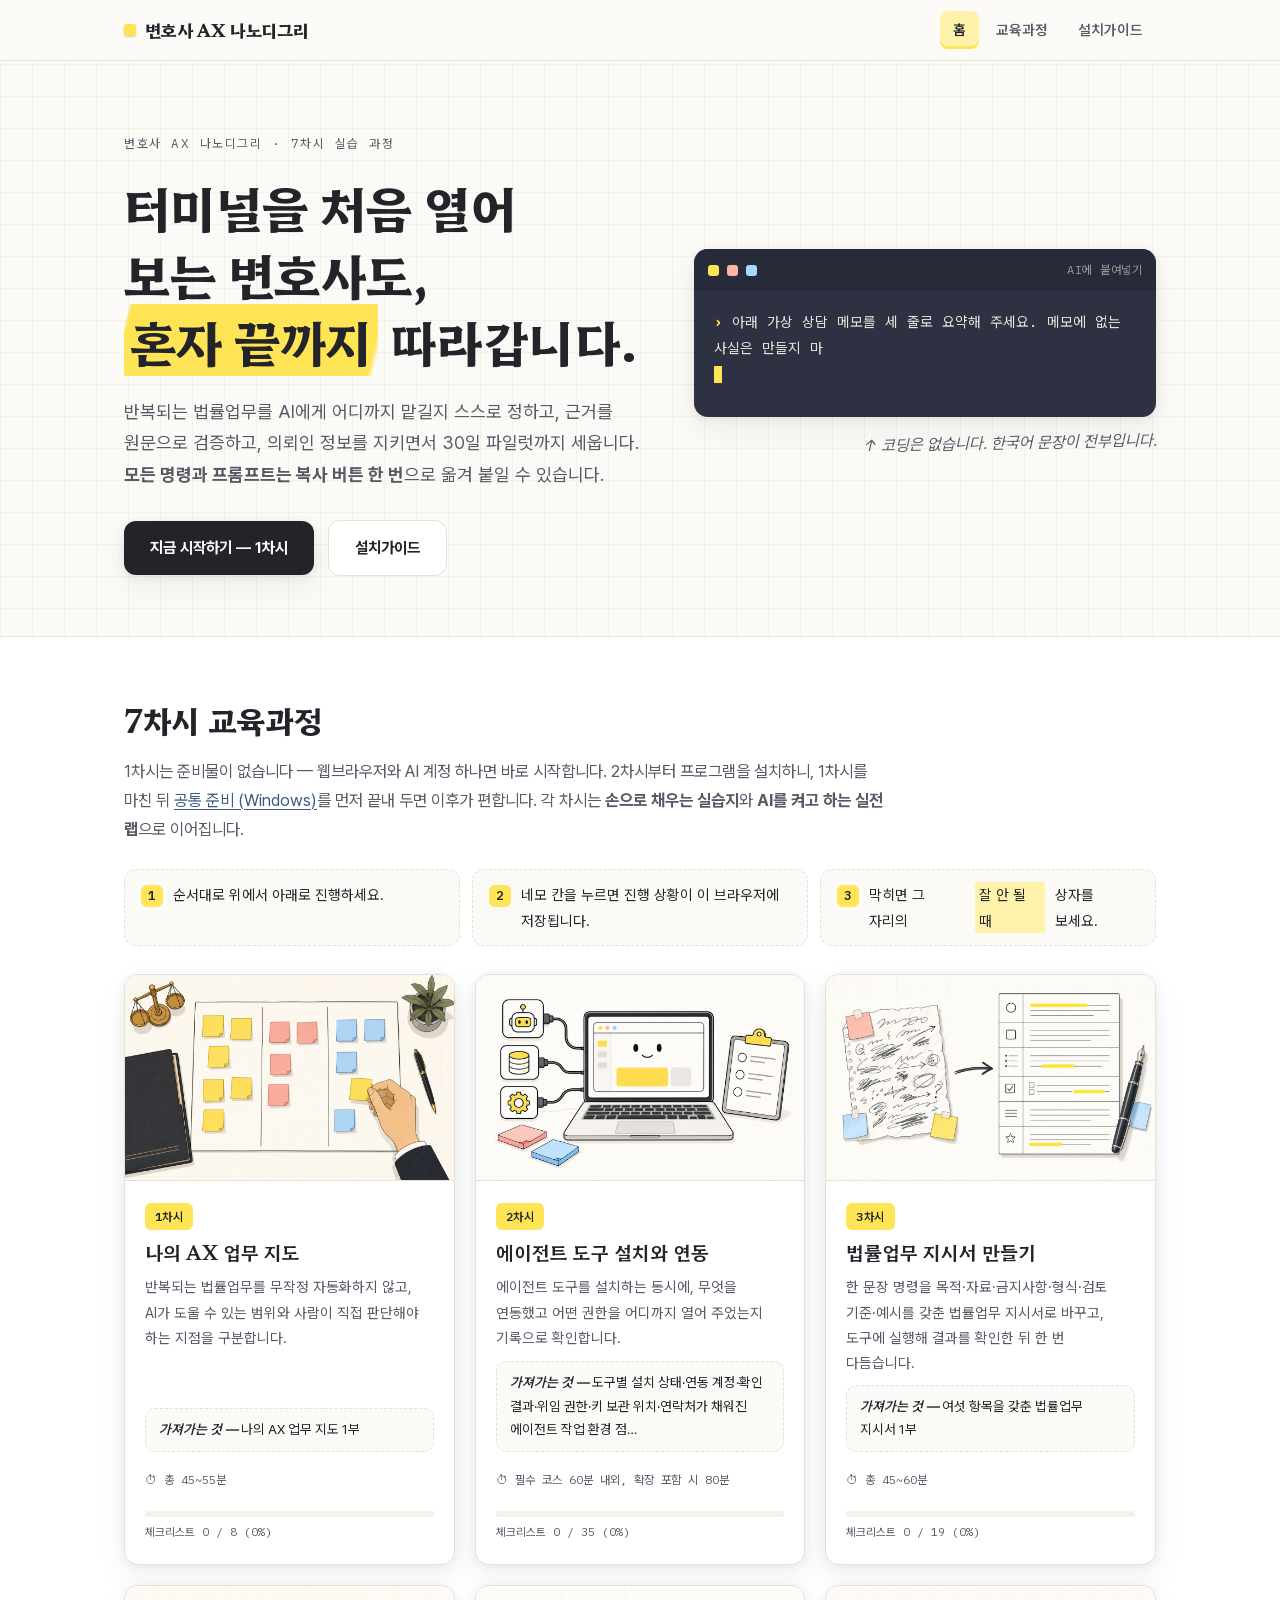
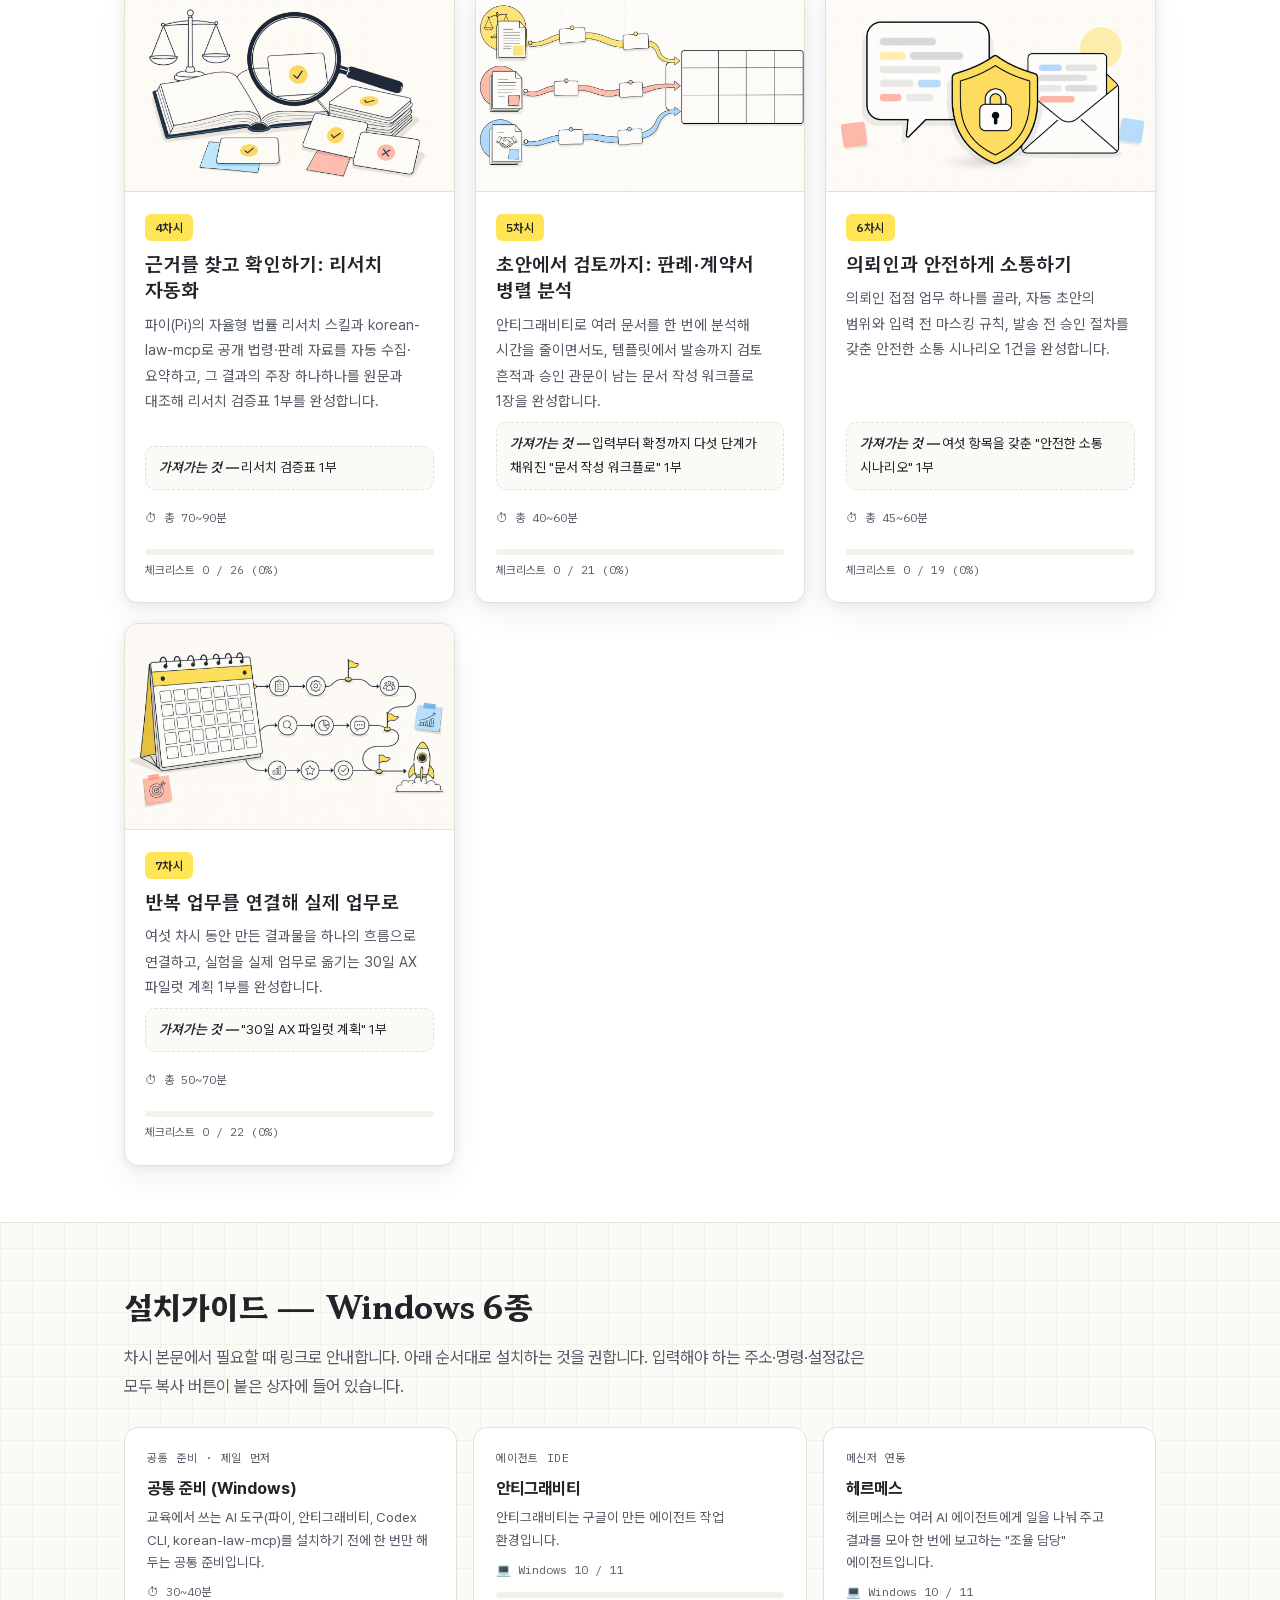
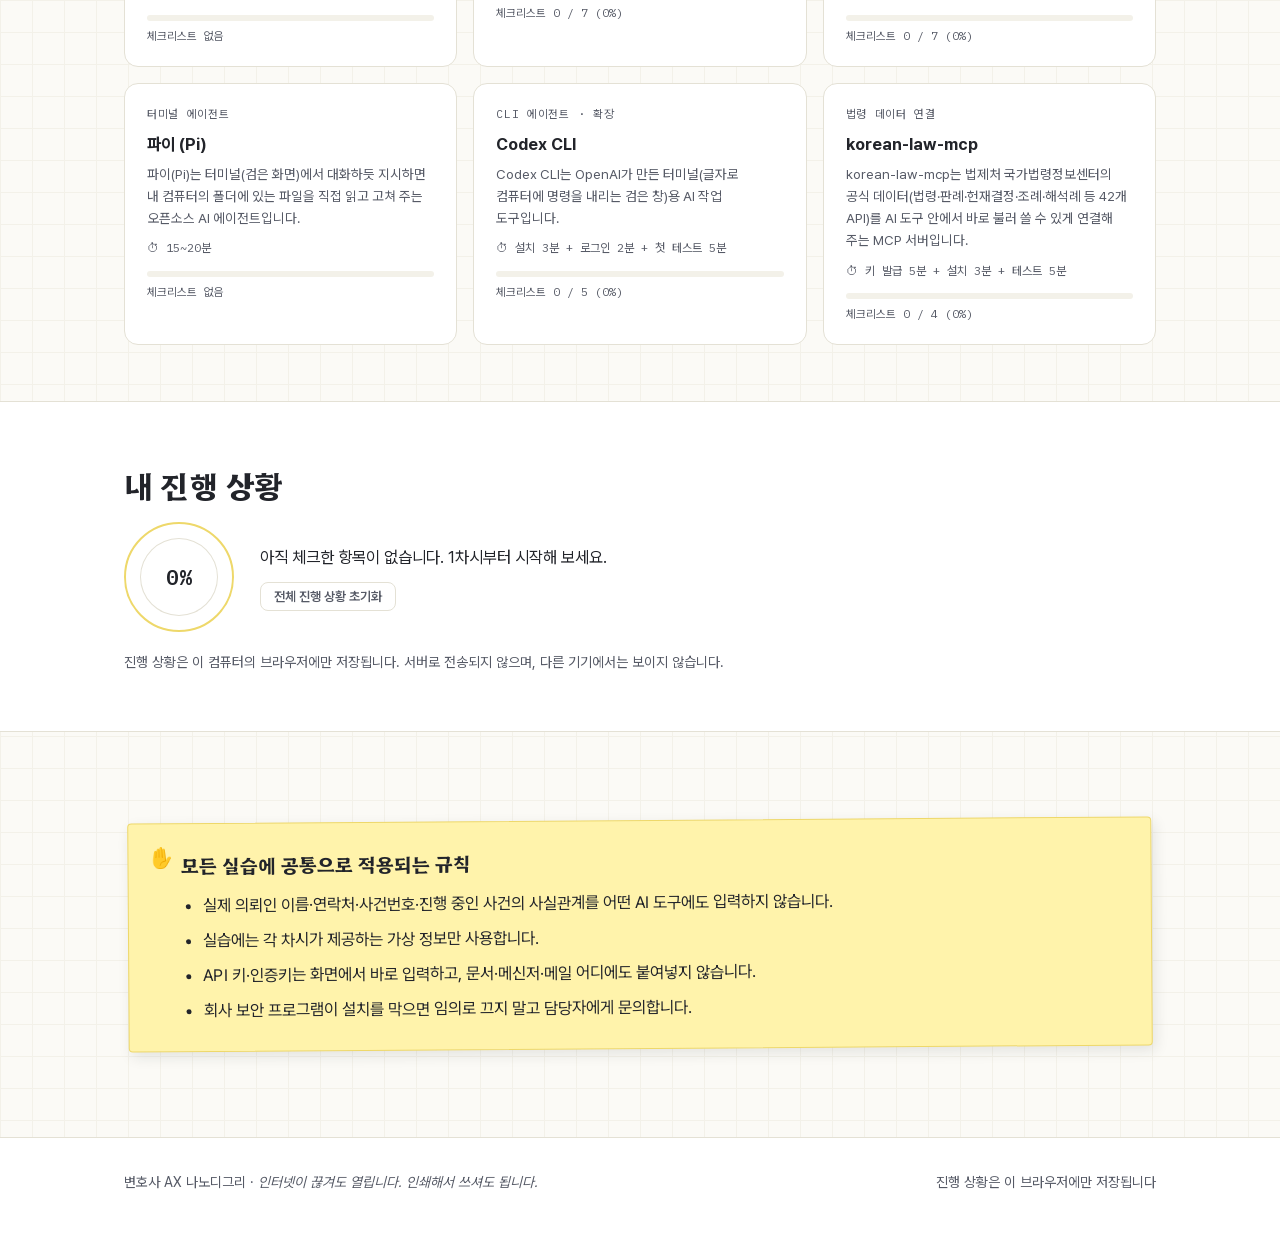
==== commit c0286976: "V2.1 개편 반영: 7차시 교재 파트 통합, 다이어그램 12종 추가, 헤르메스 가이드 갱신" ====
--- a/index.html
+++ b/index.html
@@ -72,7 +72,7 @@
     <p>에이전트 도구를 설치하는 동시에, 무엇을 연동했고 어떤 권한을 어디까지 열어 주었는지 기록으로 확인합니다.</p>
     <div class="take"><b>가져가는 것 —</b> 도구별 설치 상태·연동 계정·확인 결과·위임 권한·키 보관 위치·연락처가 채워진 에이전트 작업 환경 점…</div>
     <div class="mats">⏱ 필수 코스 60분 내외, 확장 포함 시 80분</div>
-    <div class="row-progress" data-chapter="ch2" data-total="34"><div class="progress-track"><div class="progress-fill"></div></div><div class="row-progress-text">체크리스트 34개</div></div>
+    <div class="row-progress" data-chapter="ch2" data-total="35"><div class="progress-track"><div class="progress-fill"></div></div><div class="row-progress-text">체크리스트 35개</div></div>
   </div>
 </a>
 <a class="session-card" href="chapters/ch3.html">
@@ -157,7 +157,7 @@
   <h3>헤르메스</h3>
   <p>헤르메스는 여러 AI 에이전트에게 일을 나눠 주고 결과를 모아 한 번에 보고하는 &quot;조율 담당&quot; 에이전트입니다.</p>
   <div class="mats">💻 Windows 10 / 11</div>
-  <div class="row-progress" data-chapter="install-hermes" data-total="9"><div class="progress-track"><div class="progress-fill"></div></div><div class="row-progress-text">체크리스트 9개</div></div>
+  <div class="row-progress" data-chapter="install-hermes" data-total="7"><div class="progress-track"><div class="progress-fill"></div></div><div class="row-progress-text">체크리스트 7개</div></div>
 </a>
 <a class="case-card" href="install/pi.html">
   <div class="area">터미널 에이전트</div>
@@ -211,7 +211,7 @@
   <div>변호사 AX 나노디그리 · <span class="hand-note-inline">인터넷이 끊겨도 열립니다. 인쇄해서 쓰셔도 됩니다.</span></div>
   <div>진행 상황은 이 브라우저에만 저장됩니다</div>
 </div></footer>
-<script>window.PULSE_TOTALS = {"ch1":{"tasks":8},"ch2":{"tasks":34},"ch3":{"tasks":19},"ch4":{"tasks":26},"ch5":{"tasks":21},"ch6":{"tasks":19},"ch7":{"tasks":22},"install-setup-windows":{"tasks":0},"install-antigravity":{"tasks":7},"install-hermes":{"tasks":9},"install-pi":{"tasks":0},"install-codex":{"tasks":5},"install-korean-law-mcp":{"tasks":4}};</script>
+<script>window.PULSE_TOTALS = {"ch1":{"tasks":8},"ch2":{"tasks":35},"ch3":{"tasks":19},"ch4":{"tasks":26},"ch5":{"tasks":21},"ch6":{"tasks":19},"ch7":{"tasks":22},"install-setup-windows":{"tasks":0},"install-antigravity":{"tasks":7},"install-hermes":{"tasks":7},"install-pi":{"tasks":0},"install-codex":{"tasks":5},"install-korean-law-mcp":{"tasks":4}};</script>
 <script src="assets/app.js"></script>
 <script src="assets/index.js"></script>
 </body>
--- a/assets/style.css
+++ b/assets/style.css
@@ -863,6 +863,9 @@
   --postit-blue:#a8d8ff;
   --postit-blue-bg:#e8f4ff;
   --line:#e4e1d5;
+  /* 차시 일러스트 SVG 원본 바탕색과 맞춘 그림 카드 토큰 */
+  --fig-bg:#f5f0e6;
+  --fig-line:#e0d8c4;
   --link:#3d5a80;
   --radius:14px;
   --shadow:0 2px 10px rgba(34,36,42,.07), 0 12px 32px rgba(34,36,42,.06);
@@ -1177,6 +1180,39 @@
 .prose hr + h2{border-top:none;padding-top:0;margin-top:26px}
 .prose hr + .sec-banner{margin-top:26px}
 .prose img{border-radius:var(--radius)}
+
+/* ---------- 그림 카드 (figure) ----------
+   원본 SVG 바탕색(#f5f0e6)이 종이 팔레트와 자연스럽게 이어지도록
+   같은 계열 바탕 + 점선 테두리 카드로 감싼다. */
+.fig{
+  margin:30px 0;padding:18px 18px 6px;
+  background:var(--fig-bg);
+  border:1px solid var(--fig-line);border-radius:var(--radius);
+  box-shadow:var(--shadow);
+}
+.fig img{
+  display:block;width:100%;height:auto;
+  border-radius:10px;background:var(--fig-bg);
+}
+.fig figcaption{
+  margin:12px 2px 10px;padding-left:12px;
+  border-left:3px solid var(--marker);
+  font-size:14.5px;line-height:1.6;color:var(--ink-soft);font-weight:600;
+}
+.fig-missing{display:grid;gap:4px}
+.fig-pending{
+  display:grid;place-items:center;min-height:120px;
+  border:1.5px dashed var(--fig-line);border-radius:10px;
+  font-family:var(--font-mono);font-size:14px;color:var(--ink-soft);
+}
+.fig-pending-inline{
+  background:var(--paper-deep);border:1px dashed var(--line);
+  border-radius:6px;padding:1px 7px;font-size:.92em;color:var(--ink-soft);
+}
+.inline-img{max-width:100%;height:auto;vertical-align:middle;border-radius:8px}
+@media (max-width:600px){
+  .fig{margin:22px -6px;padding:12px 12px 4px}
+}
 
 .prose code{
   font-family:var(--font-mono);font-size:.86em;
@@ -1370,7 +1406,10 @@
   .sec-banner .banner-title{color:#000}
   .sec-banner .banner-kicker{color:#000}
   .callout,.human-check{transform:none;box-shadow:none;border:1pt solid #666;background:#fff}
-  .code-card,.table-wrap{break-inside:avoid}
+  .code-card,.table-wrap,.fig{break-inside:avoid}
+  .fig{box-shadow:none;border:1pt solid #999;background:#fff}
+  .fig img{background:#fff}
+  .fig figcaption{color:#000;border-left-color:#999}
   .prose h2,.prose h3{break-after:avoid}
   a{color:#000}
 }
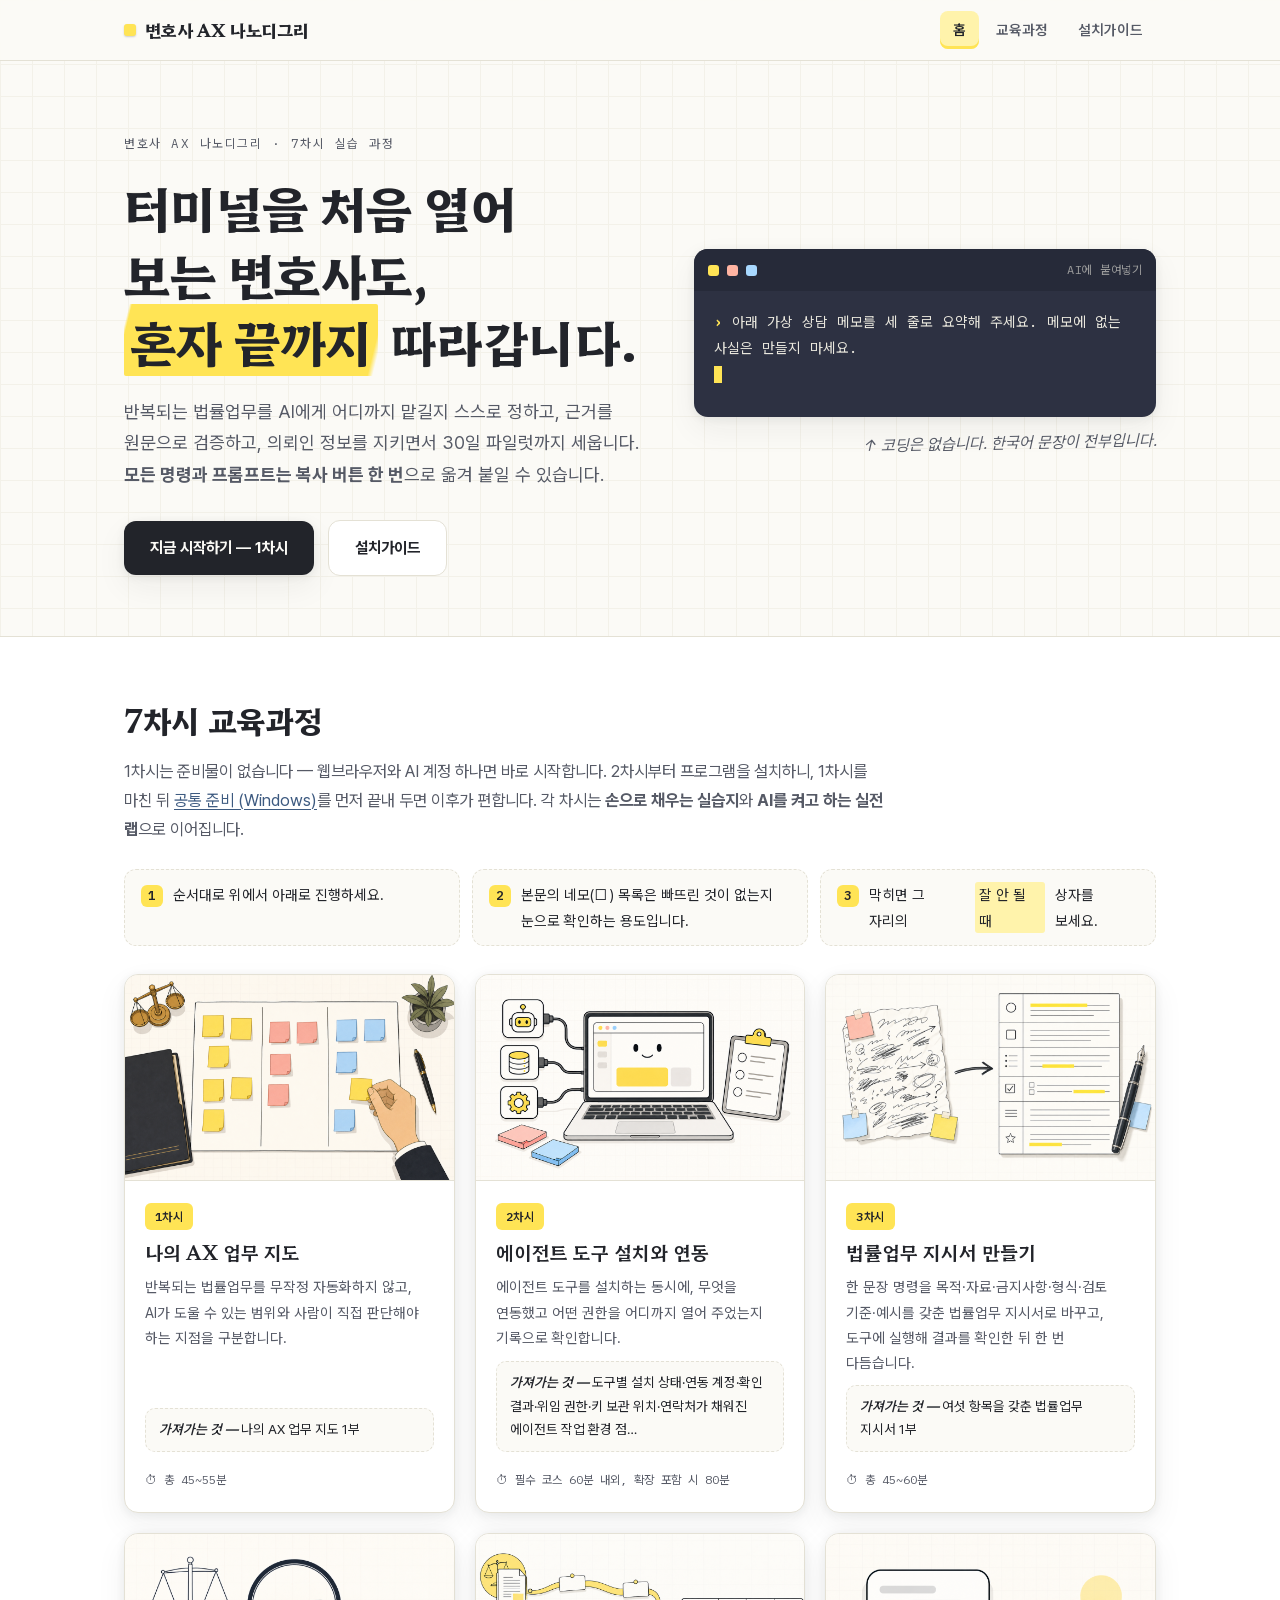
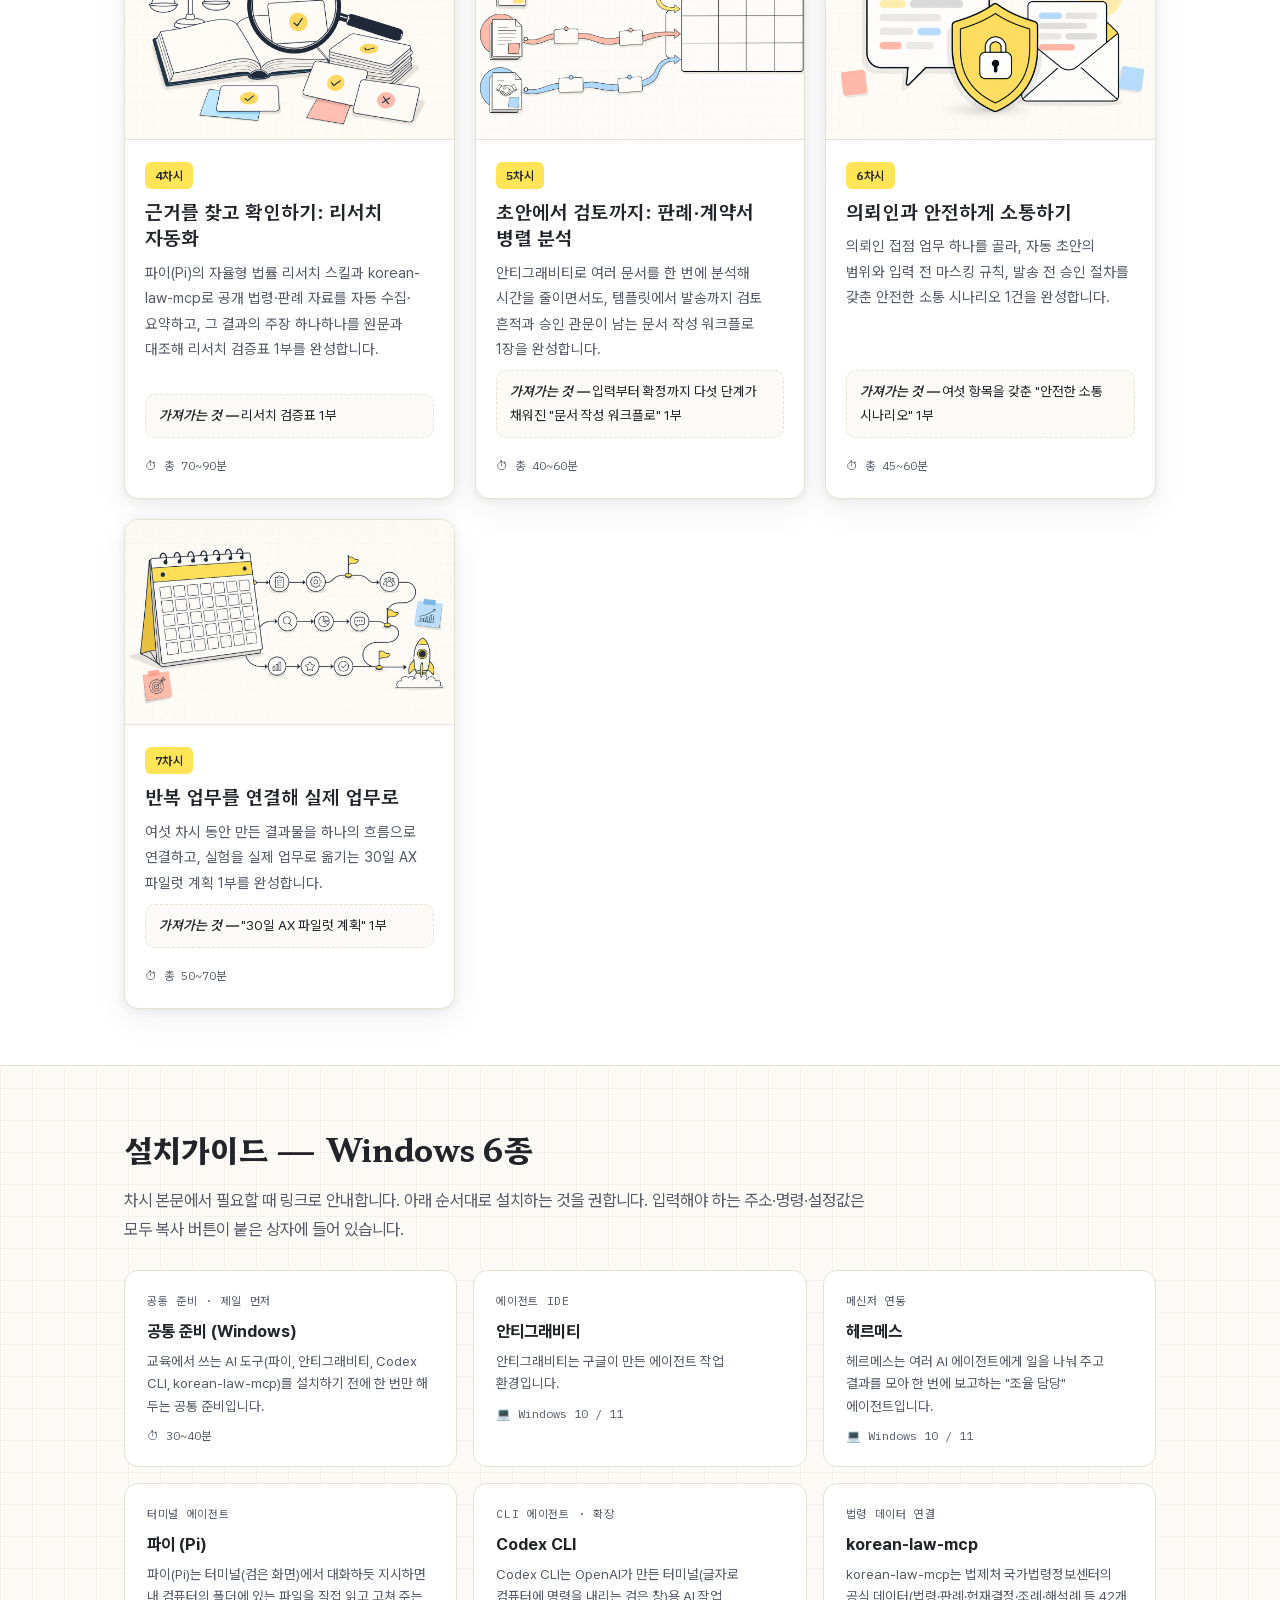
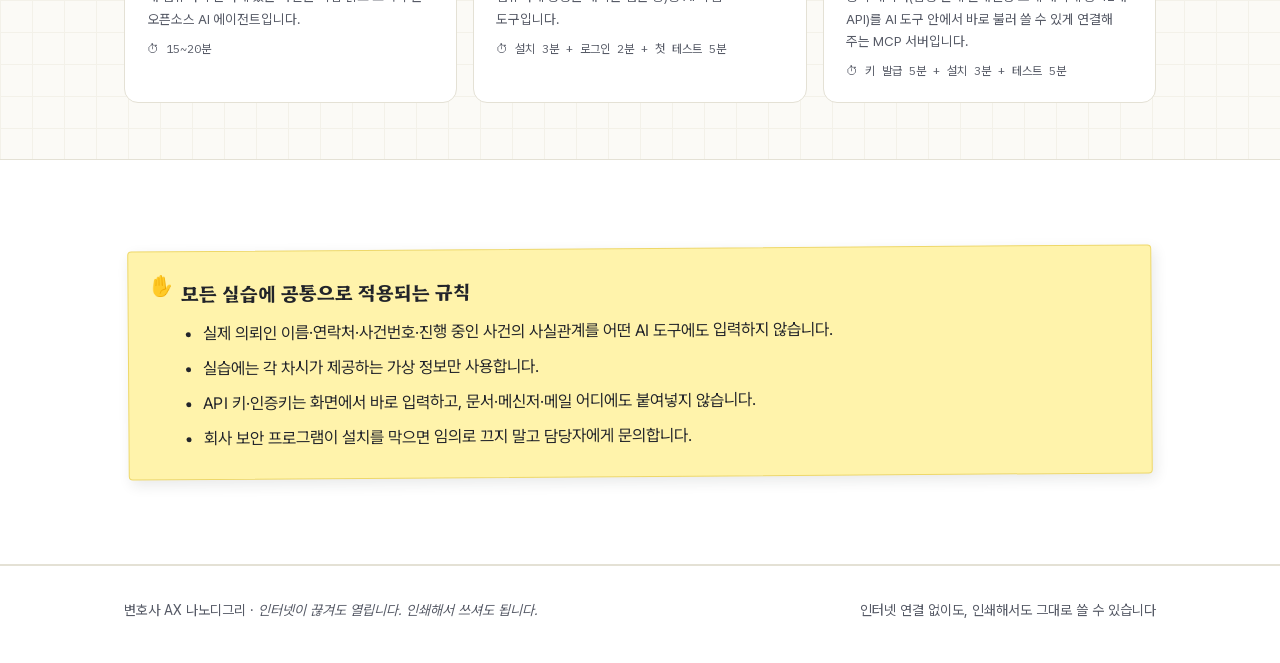
==== commit b4c84e45: "진도 체크 기능 제거: 체크리스트를 정적 표시로 전환, 진행 패널·저장 스크립트 삭제" ====
--- a/index.html
+++ b/index.html
@@ -8,7 +8,7 @@
 <link rel="icon" href="data:image/svg+xml,%3Csvg xmlns=%22http://www.w3.org/2000/svg%22 viewBox=%220 0 100 100%22%3E%3Crect x=%228%22 y=%228%22 width=%2284%22 height=%2284%22 rx=%2220%22 fill=%22%23ffe455%22/%3E%3Ctext x=%2250%22 y=%2270%22 font-size=%2256%22 text-anchor=%22middle%22 font-family=%22monospace%22 fill=%22%2322242a%22%3E%C2%A7%3C/text%3E%3C/svg%3E">
 <link rel="stylesheet" href="assets/style.css">
 </head>
-<body data-page="index" data-tasks="0">
+<body data-page="index">
 <a class="skip-link" href="#main">본문으로 건너뛰기</a>
 <header class="topnav"><div class="wrap">
   <a class="brand" href="index.html"><span class="dot"></span><span class="brand-full">변호사 AX 나노디그리</span><span class="brand-short">AX 나노디그리</span></a>
@@ -49,7 +49,7 @@
   <strong>AI를 켜고 하는 실전 랩</strong>으로 이어집니다.</p>
   <ol class="startbar">
     <li><b>1</b>순서대로 위에서 아래로 진행하세요.</li>
-    <li><b>2</b>네모 칸을 누르면 진행 상황이 이 브라우저에 저장됩니다.</li>
+    <li><b>2</b>본문의 네모(☐) 목록은 빠뜨린 것이 없는지 눈으로 확인하는 용도입니다.</li>
     <li><b>3</b>막히면 그 자리의 <em>잘 안 될 때</em> 상자를 보세요.</li>
   </ol>
   <div class="sessions">
@@ -61,7 +61,6 @@
     <p>반복되는 법률업무를 무작정 자동화하지 않고, AI가 도울 수 있는 범위와 사람이 직접 판단해야 하는 지점을 구분합니다.</p>
     <div class="take"><b>가져가는 것 —</b> 나의 AX 업무 지도 1부</div>
     <div class="mats">⏱ 총 45~55분</div>
-    <div class="row-progress" data-chapter="ch1" data-total="8"><div class="progress-track"><div class="progress-fill"></div></div><div class="row-progress-text">체크리스트 8개</div></div>
   </div>
 </a>
 <a class="session-card" href="chapters/ch2.html">
@@ -72,7 +71,6 @@
     <p>에이전트 도구를 설치하는 동시에, 무엇을 연동했고 어떤 권한을 어디까지 열어 주었는지 기록으로 확인합니다.</p>
     <div class="take"><b>가져가는 것 —</b> 도구별 설치 상태·연동 계정·확인 결과·위임 권한·키 보관 위치·연락처가 채워진 에이전트 작업 환경 점…</div>
     <div class="mats">⏱ 필수 코스 60분 내외, 확장 포함 시 80분</div>
-    <div class="row-progress" data-chapter="ch2" data-total="35"><div class="progress-track"><div class="progress-fill"></div></div><div class="row-progress-text">체크리스트 35개</div></div>
   </div>
 </a>
 <a class="session-card" href="chapters/ch3.html">
@@ -83,7 +81,6 @@
     <p>한 문장 명령을 목적·자료·금지사항·형식·검토 기준·예시를 갖춘 법률업무 지시서로 바꾸고, 도구에 실행해 결과를 확인한 뒤 한 번 다듬습니다.</p>
     <div class="take"><b>가져가는 것 —</b> 여섯 항목을 갖춘 법률업무 지시서 1부</div>
     <div class="mats">⏱ 총 45~60분</div>
-    <div class="row-progress" data-chapter="ch3" data-total="19"><div class="progress-track"><div class="progress-fill"></div></div><div class="row-progress-text">체크리스트 19개</div></div>
   </div>
 </a>
 <a class="session-card" href="chapters/ch4.html">
@@ -94,7 +91,6 @@
     <p>파이(Pi)의 자율형 법률 리서치 스킬과 korean-law-mcp로 공개 법령·판례 자료를 자동 수집·요약하고, 그 결과의 주장 하나하나를 원문과 대조해 리서치 검증표 1부를 완성합니다.</p>
     <div class="take"><b>가져가는 것 —</b> 리서치 검증표 1부</div>
     <div class="mats">⏱ 총 70~90분</div>
-    <div class="row-progress" data-chapter="ch4" data-total="26"><div class="progress-track"><div class="progress-fill"></div></div><div class="row-progress-text">체크리스트 26개</div></div>
   </div>
 </a>
 <a class="session-card" href="chapters/ch5.html">
@@ -105,7 +101,6 @@
     <p>안티그래비티로 여러 문서를 한 번에 분석해 시간을 줄이면서도, 템플릿에서 발송까지 검토 흔적과 승인 관문이 남는 문서 작성 워크플로 1장을 완성합니다.</p>
     <div class="take"><b>가져가는 것 —</b> 입력부터 확정까지 다섯 단계가 채워진 &quot;문서 작성 워크플로&quot; 1부</div>
     <div class="mats">⏱ 총 40~60분</div>
-    <div class="row-progress" data-chapter="ch5" data-total="21"><div class="progress-track"><div class="progress-fill"></div></div><div class="row-progress-text">체크리스트 21개</div></div>
   </div>
 </a>
 <a class="session-card" href="chapters/ch6.html">
@@ -116,7 +111,6 @@
     <p>의뢰인 접점 업무 하나를 골라, 자동 초안의 범위와 입력 전 마스킹 규칙, 발송 전 승인 절차를 갖춘 안전한 소통 시나리오 1건을 완성합니다.</p>
     <div class="take"><b>가져가는 것 —</b> 여섯 항목을 갖춘 &quot;안전한 소통 시나리오&quot; 1부</div>
     <div class="mats">⏱ 총 45~60분</div>
-    <div class="row-progress" data-chapter="ch6" data-total="19"><div class="progress-track"><div class="progress-fill"></div></div><div class="row-progress-text">체크리스트 19개</div></div>
   </div>
 </a>
 <a class="session-card" href="chapters/ch7.html">
@@ -127,7 +121,6 @@
     <p>여섯 차시 동안 만든 결과물을 하나의 흐름으로 연결하고, 실험을 실제 업무로 옮기는 30일 AX 파일럿 계획 1부를 완성합니다.</p>
     <div class="take"><b>가져가는 것 —</b> &quot;30일 AX 파일럿 계획&quot; 1부</div>
     <div class="mats">⏱ 총 50~70분</div>
-    <div class="row-progress" data-chapter="ch7" data-total="22"><div class="progress-track"><div class="progress-fill"></div></div><div class="row-progress-text">체크리스트 22개</div></div>
   </div>
 </a>
   </div>
@@ -143,59 +136,41 @@
   <h3>공통 준비 (Windows)</h3>
   <p>교육에서 쓰는 AI 도구(파이, 안티그래비티, Codex CLI, korean-law-mcp)를 설치하기 전에 한 번만 해 두는 공통 준비입니다.</p>
   <div class="mats">⏱ 30~40분</div>
-  <div class="row-progress" data-chapter="install-setup-windows" data-total="0"><div class="progress-track"><div class="progress-fill"></div></div><div class="row-progress-text">체크리스트 0개</div></div>
 </a>
 <a class="case-card" href="install/antigravity.html">
   <div class="area">에이전트 IDE</div>
   <h3>안티그래비티</h3>
   <p>안티그래비티는 구글이 만든 에이전트 작업 환경입니다.</p>
   <div class="mats">💻 Windows 10 / 11</div>
-  <div class="row-progress" data-chapter="install-antigravity" data-total="7"><div class="progress-track"><div class="progress-fill"></div></div><div class="row-progress-text">체크리스트 7개</div></div>
 </a>
 <a class="case-card" href="install/hermes.html">
   <div class="area">메신저 연동</div>
   <h3>헤르메스</h3>
   <p>헤르메스는 여러 AI 에이전트에게 일을 나눠 주고 결과를 모아 한 번에 보고하는 &quot;조율 담당&quot; 에이전트입니다.</p>
   <div class="mats">💻 Windows 10 / 11</div>
-  <div class="row-progress" data-chapter="install-hermes" data-total="7"><div class="progress-track"><div class="progress-fill"></div></div><div class="row-progress-text">체크리스트 7개</div></div>
 </a>
 <a class="case-card" href="install/pi.html">
   <div class="area">터미널 에이전트</div>
   <h3>파이 (Pi)</h3>
   <p>파이(Pi)는 터미널(검은 화면)에서 대화하듯 지시하면 내 컴퓨터의 폴더에 있는 파일을 직접 읽고 고쳐 주는 오픈소스 AI 에이전트입니다.</p>
   <div class="mats">⏱ 15~20분</div>
-  <div class="row-progress" data-chapter="install-pi" data-total="0"><div class="progress-track"><div class="progress-fill"></div></div><div class="row-progress-text">체크리스트 0개</div></div>
 </a>
 <a class="case-card" href="install/codex.html">
   <div class="area">CLI 에이전트 · 확장</div>
   <h3>Codex CLI</h3>
   <p>Codex CLI는 OpenAI가 만든 터미널(글자로 컴퓨터에 명령을 내리는 검은 창)용 AI 작업 도구입니다.</p>
   <div class="mats">⏱ 설치 3분 + 로그인 2분 + 첫 테스트 5분</div>
-  <div class="row-progress" data-chapter="install-codex" data-total="5"><div class="progress-track"><div class="progress-fill"></div></div><div class="row-progress-text">체크리스트 5개</div></div>
 </a>
 <a class="case-card" href="install/korean-law-mcp.html">
   <div class="area">법령 데이터 연결</div>
   <h3>korean-law-mcp</h3>
   <p>korean-law-mcp는 법제처 국가법령정보센터의 공식 데이터(법령·판례·헌재결정·조례·해석례 등 42개 API)를 AI 도구 안에서 바로 불러 쓸 수 있게 연결해 주는 MCP 서버입니다.</p>
   <div class="mats">⏱ 키 발급 5분 + 설치 3분 + 테스트 5분</div>
-  <div class="row-progress" data-chapter="install-korean-law-mcp" data-total="4"><div class="progress-track"><div class="progress-fill"></div></div><div class="row-progress-text">체크리스트 4개</div></div>
 </a>
   </div>
 </div></section>
 
-<section class="block alt" id="progress"><div class="wrap">
-  <h2 class="sec">내 진행 상황</h2>
-  <div class="overall" data-overall>
-    <div class="overall-ring"><span data-overall-pct>0%</span></div>
-    <div class="overall-text">
-      <p data-overall-text>아직 체크한 항목이 없습니다. 1차시부터 시작해 보세요.</p>
-      <button type="button" class="reset-btn" data-reset-all>전체 진행 상황 초기화</button>
-    </div>
-  </div>
-  <p class="note">진행 상황은 이 컴퓨터의 브라우저에만 저장됩니다. 서버로 전송되지 않으며, 다른 기기에서는 보이지 않습니다.</p>
-</div></section>
-
-<section class="block"><div class="wrap">
+<section class="block alt"><div class="wrap">
   <section class="human-check"><span class="callout-icon" aria-hidden="true">✋</span>
     <h2 class="callout-title">모든 실습에 공통으로 적용되는 규칙</h2>
     <ul>
@@ -209,9 +184,8 @@
 
 <footer><div class="wrap">
   <div>변호사 AX 나노디그리 · <span class="hand-note-inline">인터넷이 끊겨도 열립니다. 인쇄해서 쓰셔도 됩니다.</span></div>
-  <div>진행 상황은 이 브라우저에만 저장됩니다</div>
+  <div>인터넷 연결 없이도, 인쇄해서도 그대로 쓸 수 있습니다</div>
 </div></footer>
-<script>window.PULSE_TOTALS = {"ch1":{"tasks":8},"ch2":{"tasks":35},"ch3":{"tasks":19},"ch4":{"tasks":26},"ch5":{"tasks":21},"ch6":{"tasks":19},"ch7":{"tasks":22},"install-setup-windows":{"tasks":0},"install-antigravity":{"tasks":7},"install-hermes":{"tasks":7},"install-pi":{"tasks":0},"install-codex":{"tasks":5},"install-korean-law-mcp":{"tasks":4}};</script>
 <script src="assets/app.js"></script>
 <script src="assets/index.js"></script>
 </body>
--- a/assets/style.css
+++ b/assets/style.css
@@ -1077,32 +1077,6 @@
 
 .is-pending{opacity:.62}
 
-/* ---------- 카드 안 진행률 ---------- */
-.row-progress{display:block;margin-top:12px}
-.progress-track{display:block;height:6px;background:var(--paper-deep);border-radius:99px;overflow:hidden}
-.progress-fill{display:block;height:100%;width:0;background:var(--marker);border-radius:99px;transition:width .3s ease}
-.row-progress-text{display:block;margin-top:5px;font-family:var(--font-mono);font-size:11.5px;color:var(--ink-soft)}
-
-/* ---------- 홈 전체 진행률 ---------- */
-.overall{display:flex;gap:26px;align-items:center;flex-wrap:wrap}
-.overall-ring{
-  width:110px;height:110px;border-radius:50%;flex:none;
-  border:2px solid var(--marker-line);display:grid;place-items:center;
-  font-family:var(--font-mono);font-weight:600;font-size:21px;
-  background:conic-gradient(var(--marker) 0%, #fff 0);
-}
-.overall-ring span{
-  background:#fff;width:78px;height:78px;border-radius:50%;display:grid;place-items:center;
-  box-shadow:inset 0 0 0 1px var(--line);
-}
-.overall-text{min-width:260px;flex:1}
-.reset-btn{
-  margin-top:10px;font-family:var(--font-body);font-size:13px;font-weight:600;
-  background:#fff;color:var(--ink-soft);border:1px solid var(--line);
-  border-radius:8px;padding:6px 13px;cursor:pointer;
-}
-.reset-btn:hover{border-color:var(--ink);color:var(--ink)}
-
 /* ---------- 본문 페이지 ---------- */
 .page-head{padding:48px 0 6px}
 .page-head .eyebrow{margin-bottom:12px}
@@ -1151,16 +1125,6 @@
 .toc-list{list-style:none;margin:0}
 .toc-list .toc-l1 > a{font-weight:700;color:var(--ink);margin-top:8px;font-size:13.5px}
 .toc-list .toc-l2 > a{padding-left:10px;font-size:13.5px}
-
-/* ---------- 페이지 진행률 패널 ---------- */
-.progress-panel{
-  background:#fff;border:1px solid var(--line);border-left:4px solid var(--marker);
-  border-radius:12px;padding:14px 18px;margin-bottom:26px;
-}
-.progress-head{display:flex;justify-content:space-between;align-items:baseline;gap:12px;margin-bottom:9px}
-.progress-label{font-weight:700;font-size:14.5px}
-.progress-head [data-progress-text]{font-family:var(--font-mono);font-size:13px;color:var(--ink-soft)}
-.progress-panel .reset-btn{margin-top:11px}
 
 /* ---------- prose ---------- */
 .prose{min-width:0;font-size:17.5px}
@@ -1311,16 +1275,17 @@
 .human-check > :last-child{margin-bottom:0}
 blockquote.human-check{border-left:1px solid var(--marker-line);padding-left:26px}
 
-/* ---------- 체크리스트 ---------- */
+/* ---------- 체크리스트 (인쇄물처럼 보기만 하는 네모 표시) ---------- */
 .task-list{list-style:none;margin:16px 0;padding:0}
 .task-item{display:flex;gap:11px;align-items:flex-start;margin:0;padding:8px 12px;border-radius:9px}
-.task-item:hover{background:#fff}
-.task-item input{
-  flex:none;width:21px;height:21px;margin-top:4px;cursor:pointer;
-  accent-color:#d9bc16;
-}
-.task-item label{cursor:pointer;flex:1}
-.task-item input:checked + label{color:var(--ink-soft);text-decoration:line-through;text-decoration-color:var(--marker)}
+.task-box{
+  flex:none;width:19px;height:19px;margin-top:5px;border-radius:5px;
+  border:1.8px solid var(--marker-line);background:#fff;
+  display:grid;place-items:center;font-size:14px;line-height:1;color:var(--ink);
+}
+.task-text{flex:1}
+.task-item.is-checked .task-box::after{content:"✓";font-weight:700}
+.task-item.is-checked .task-box{background:var(--marker)}
 
 /* ---------- 푸터 / 페이저 ---------- */
 footer{
@@ -1387,14 +1352,12 @@
   .prose{font-size:16.5px}
   .callout,.human-check{padding-left:22px;padding-right:18px}
   .callout-icon,.human-check .callout-icon{position:static;display:block;margin-bottom:6px}
-  .overall-ring{width:92px;height:92px}
-  .overall-ring span{width:66px;height:66px;font-size:18px}
   .btn-ghost{margin-left:0;margin-top:10px}
 }
 
 /* ---------- 인쇄 ---------- */
 @media print{
-  .topnav,aside.side,footer,.pager,.copy-btn,.skip-link,.progress-panel,.reset-btn{display:none !important}
+  .topnav,aside.side,footer,.pager,.copy-btn,.skip-link{display:none !important}
   body{background:#fff;font-size:11.5pt;background-image:none}
   .wrap{max-width:none;padding:0}
   .layout{display:block;padding:0}
@@ -1411,5 +1374,6 @@
   .fig img{background:#fff}
   .fig figcaption{color:#000;border-left-color:#999}
   .prose h2,.prose h3{break-after:avoid}
+  .task-box{border-color:#000;background:#fff}
   a{color:#000}
 }
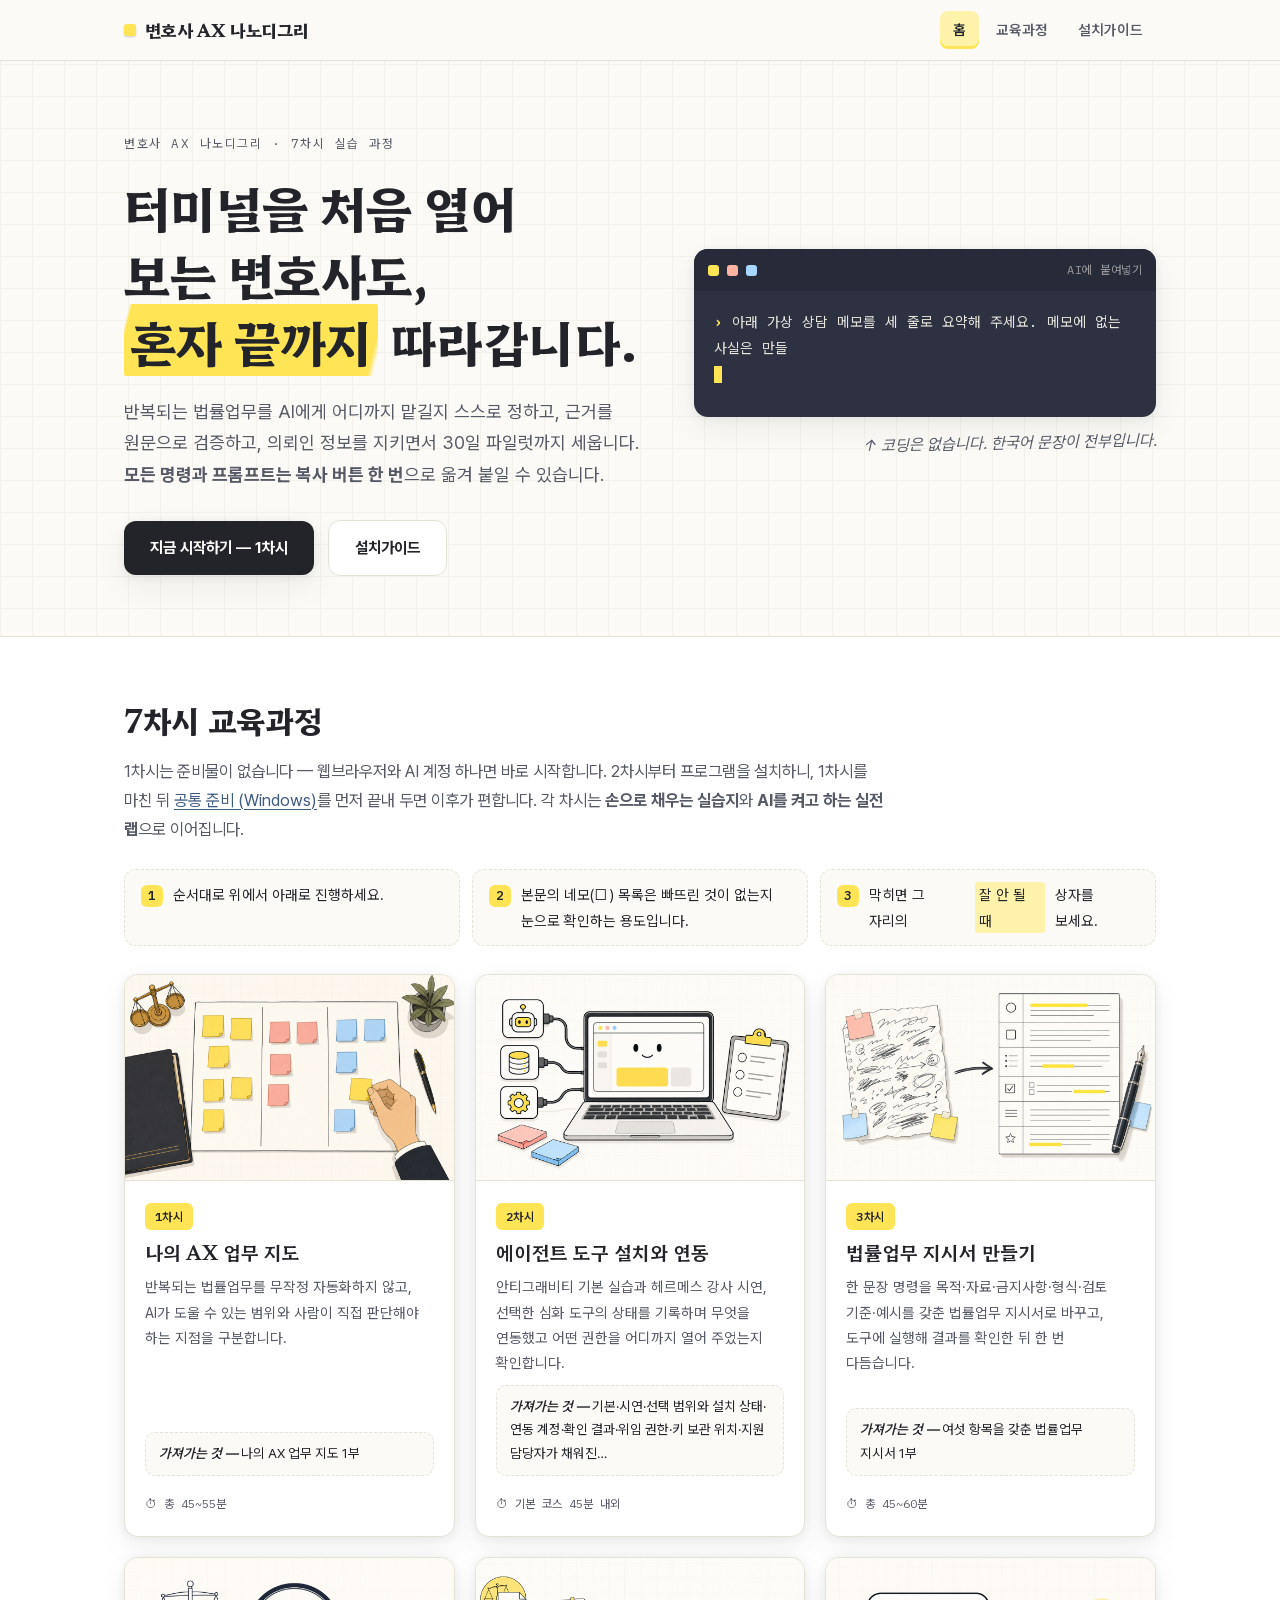
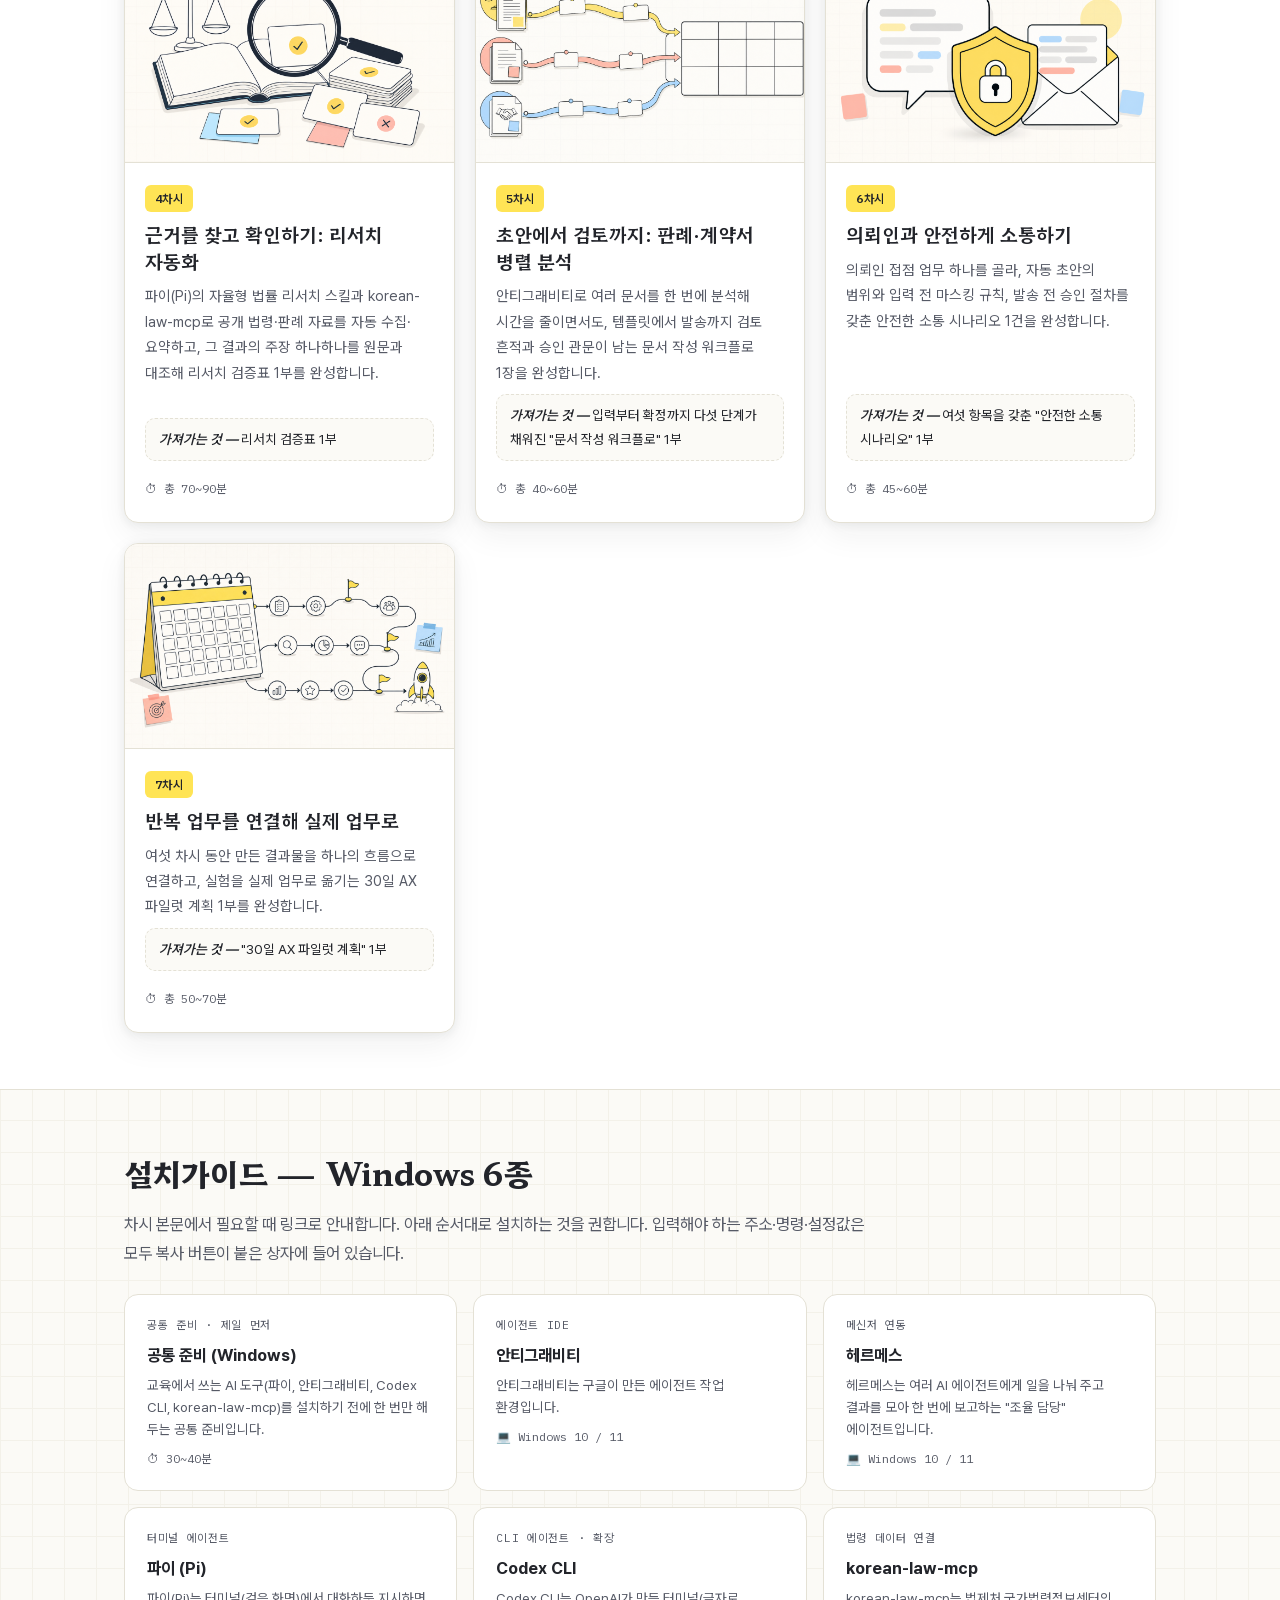
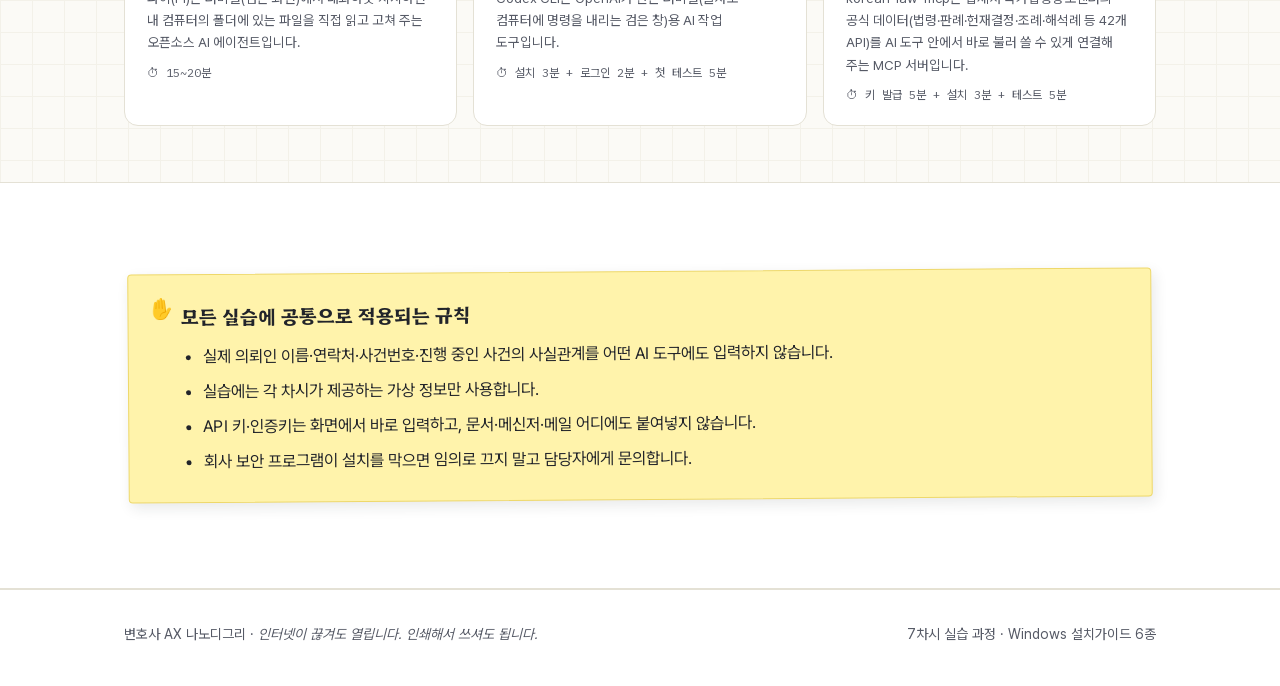
==== commit 4b00c956: "원본 V2.2 개편 반영: 2차시 설치 정책(기본·시연·선택) 재편, 헤르메스 길드 계정 개념 제거(모델 제공자 키), 정보보호 위험·마스킹 용어 통일, 판례번호 기록 규칙 정밀화" ====
--- a/index.html
+++ b/index.html
@@ -68,9 +68,9 @@
   <div class="pad">
     <div><span class="badge">2차시</span></div>
     <h3>에이전트 도구 설치와 연동</h3>
-    <p>에이전트 도구를 설치하는 동시에, 무엇을 연동했고 어떤 권한을 어디까지 열어 주었는지 기록으로 확인합니다.</p>
-    <div class="take"><b>가져가는 것 —</b> 도구별 설치 상태·연동 계정·확인 결과·위임 권한·키 보관 위치·연락처가 채워진 에이전트 작업 환경 점…</div>
-    <div class="mats">⏱ 필수 코스 60분 내외, 확장 포함 시 80분</div>
+    <p>안티그래비티 기본 실습과 헤르메스 강사 시연, 선택한 심화 도구의 상태를 기록하며 무엇을 연동했고 어떤 권한을 어디까지 열어 주었는지 확인합니다.</p>
+    <div class="take"><b>가져가는 것 —</b> 기본·시연·선택 범위와 설치 상태·연동 계정·확인 결과·위임 권한·키 보관 위치·지원 담당자가 채워진…</div>
+    <div class="mats">⏱ 기본 코스 45분 내외</div>
   </div>
 </a>
 <a class="session-card" href="chapters/ch3.html">
@@ -184,7 +184,7 @@
 
 <footer><div class="wrap">
   <div>변호사 AX 나노디그리 · <span class="hand-note-inline">인터넷이 끊겨도 열립니다. 인쇄해서 쓰셔도 됩니다.</span></div>
-  <div>인터넷 연결 없이도, 인쇄해서도 그대로 쓸 수 있습니다</div>
+  <div>7차시 실습 과정 · Windows 설치가이드 6종</div>
 </div></footer>
 <script src="assets/app.js"></script>
 <script src="assets/index.js"></script>
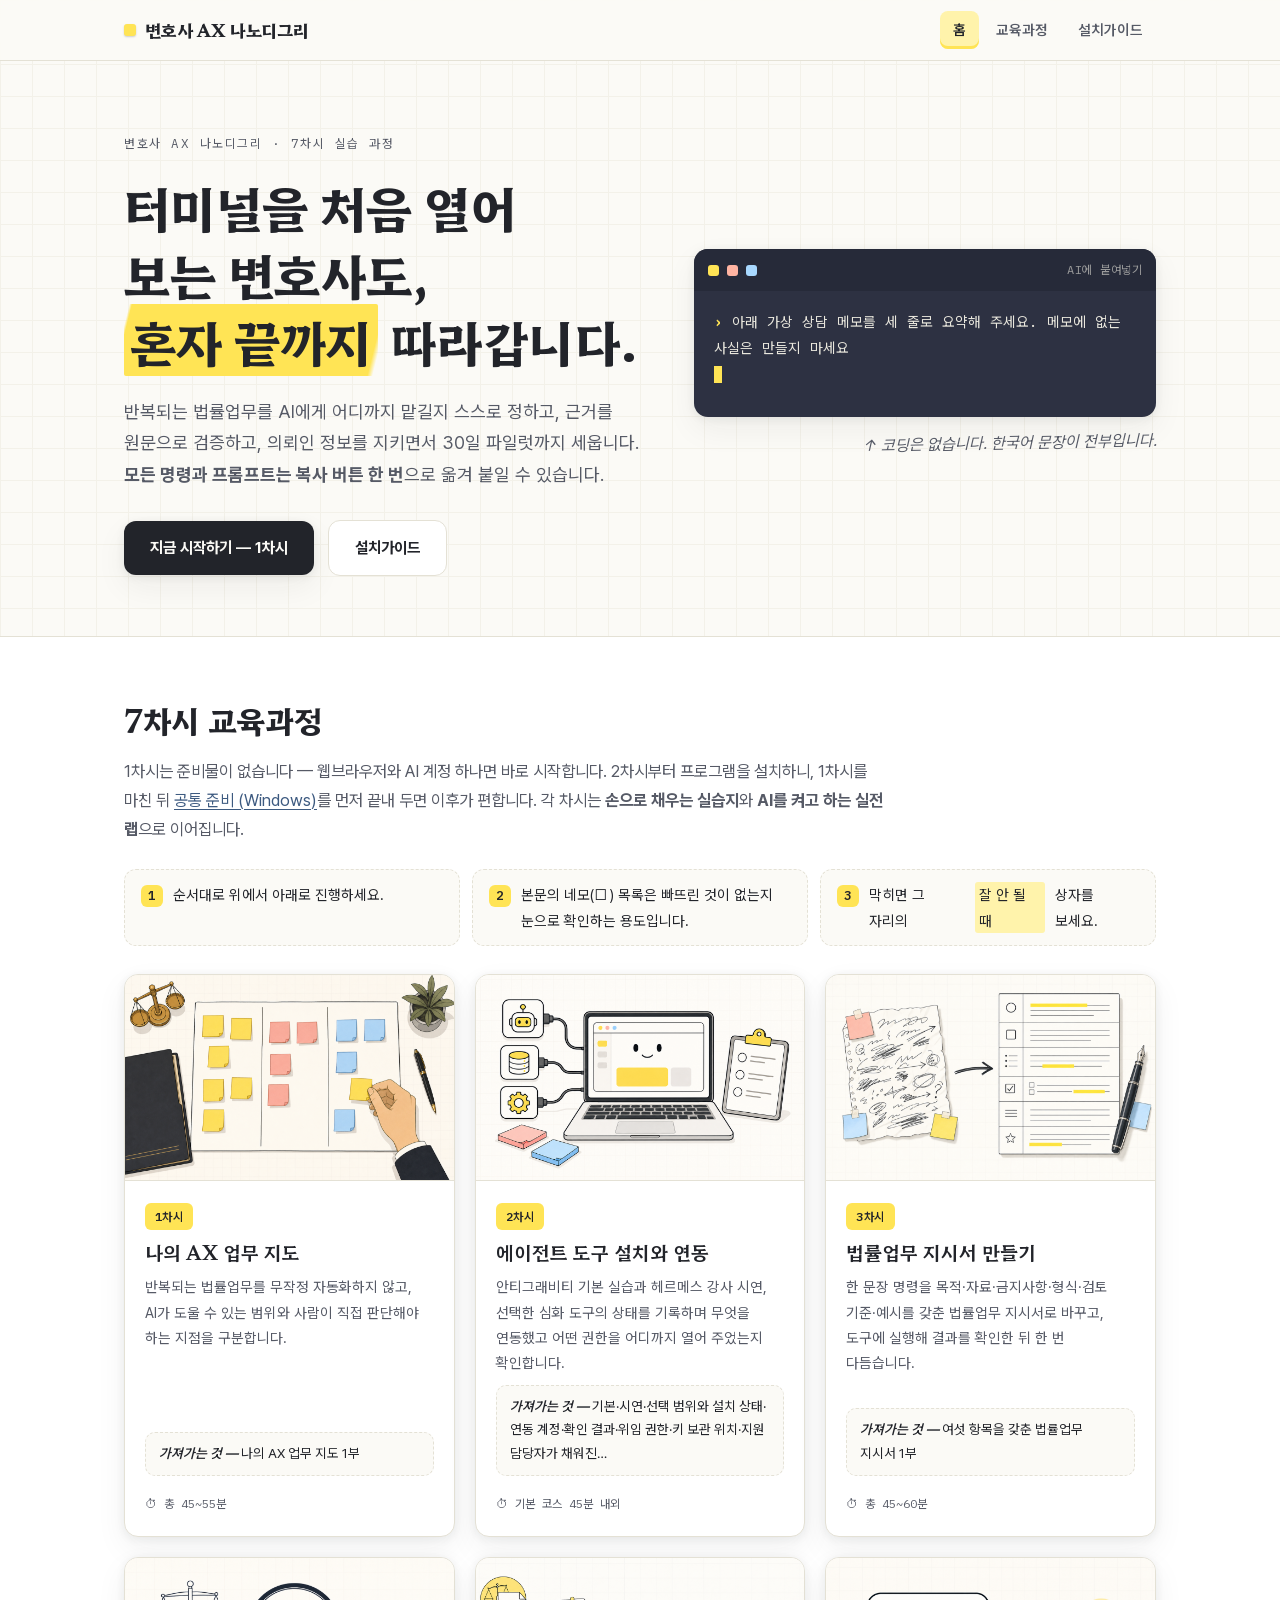
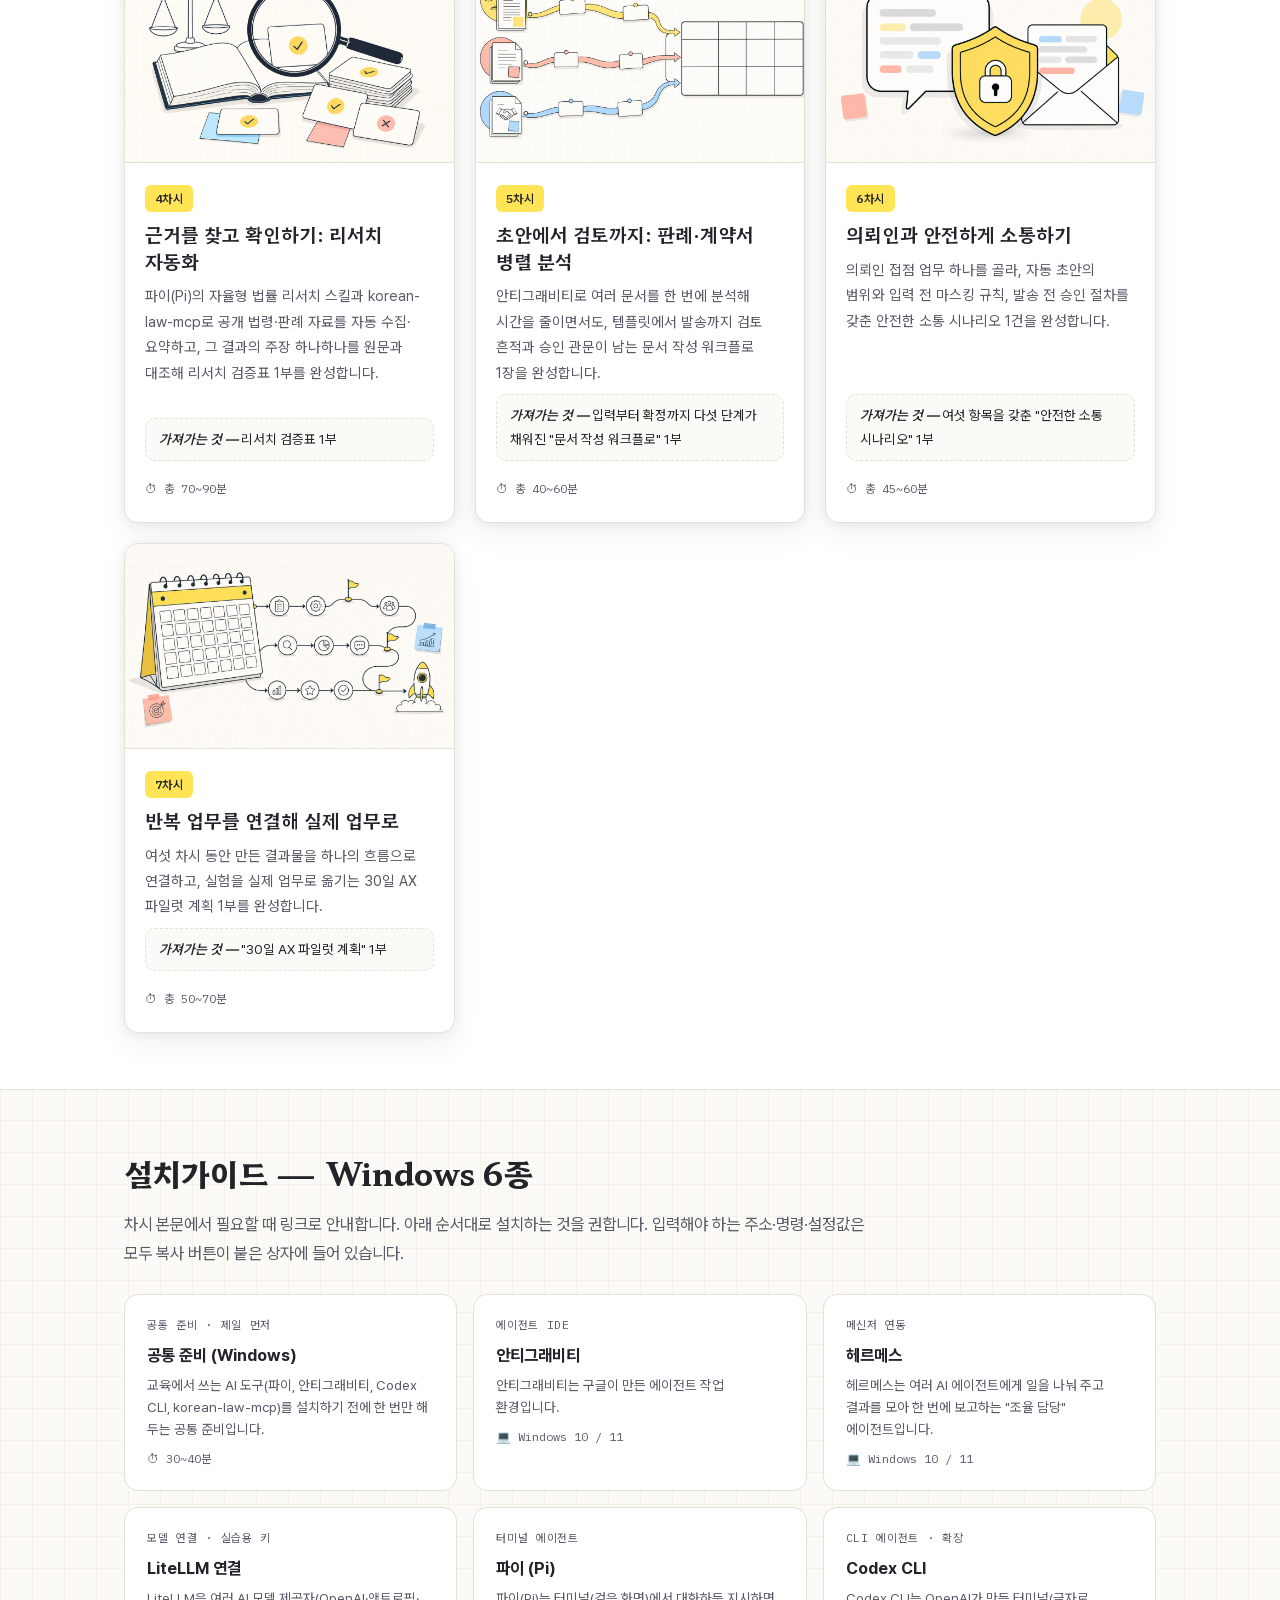
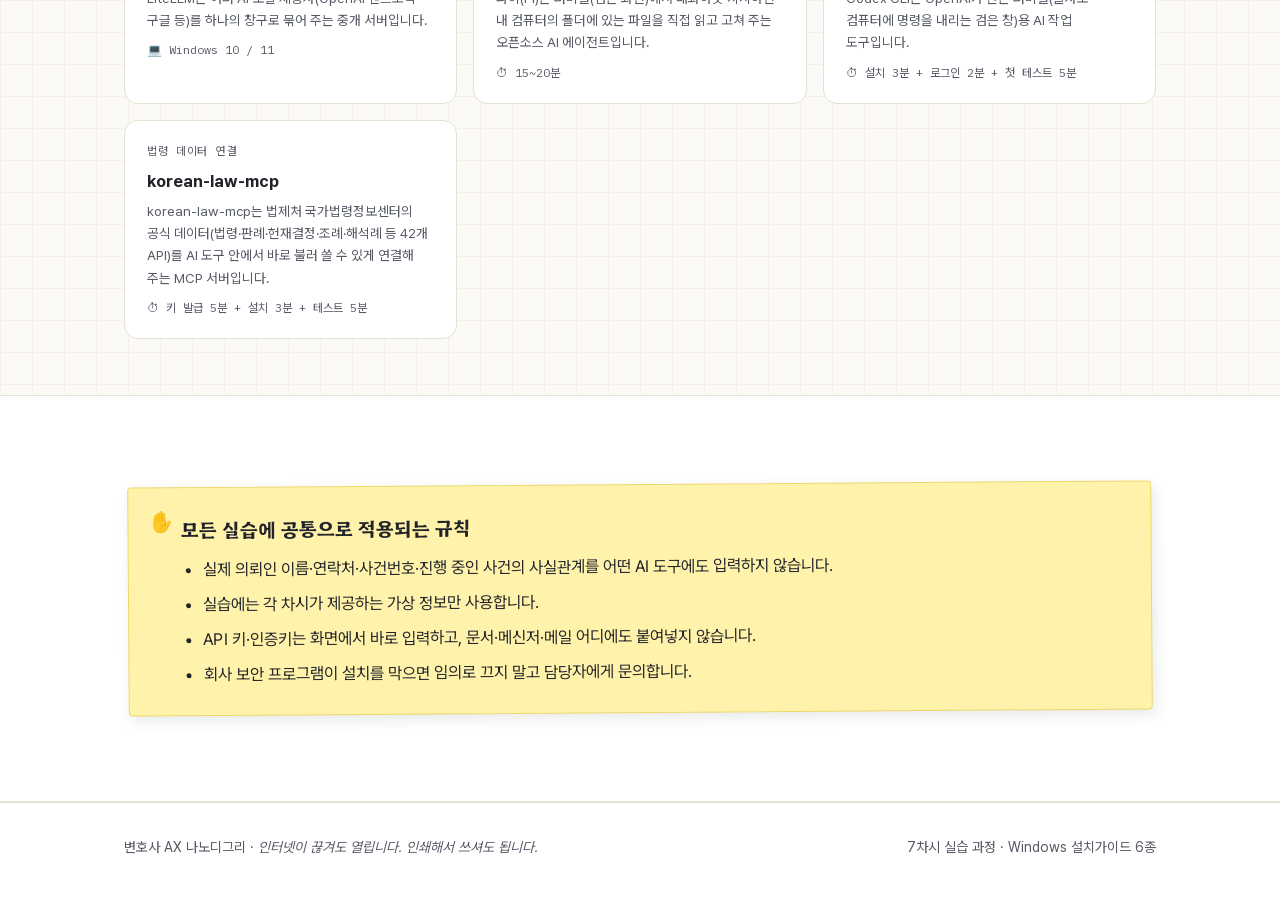
==== commit 0629e8f4: "LiteLLM 연결가이드 추가 (길드 게이트웨이 연결·헤르메스 연계, 내비 반영) Claude-Session: https://claude.ai/code/session_01HoQTy" ====
--- a/index.html
+++ b/index.html
@@ -149,6 +149,12 @@
   <p>헤르메스는 여러 AI 에이전트에게 일을 나눠 주고 결과를 모아 한 번에 보고하는 &quot;조율 담당&quot; 에이전트입니다.</p>
   <div class="mats">💻 Windows 10 / 11</div>
 </a>
+<a class="case-card" href="install/litellm.html">
+  <div class="area">모델 연결 · 실습용 키</div>
+  <h3>LiteLLM 연결</h3>
+  <p>LiteLLM은 여러 AI 모델 제공자(OpenAI·앤트로픽·구글 등)를 하나의 창구로 묶어 주는 중개 서버입니다.</p>
+  <div class="mats">💻 Windows 10 / 11</div>
+</a>
 <a class="case-card" href="install/pi.html">
   <div class="area">터미널 에이전트</div>
   <h3>파이 (Pi)</h3>
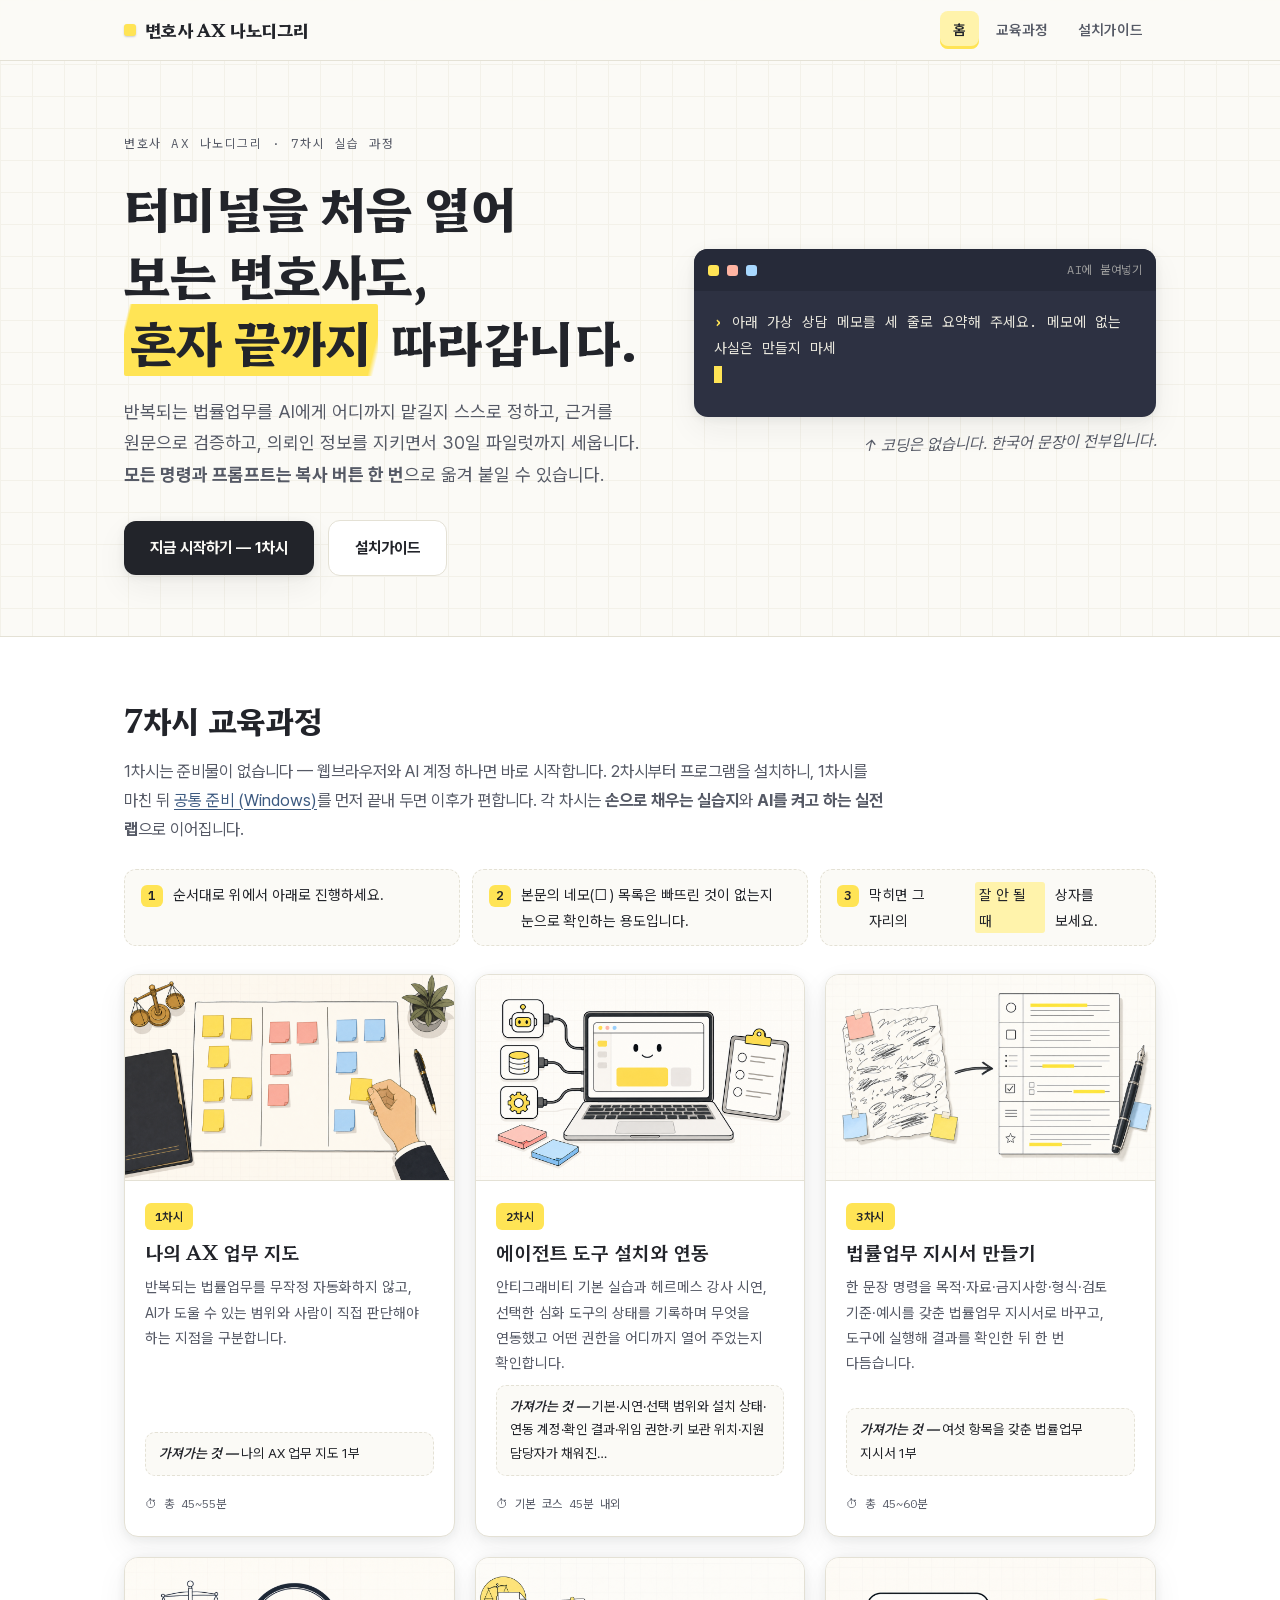
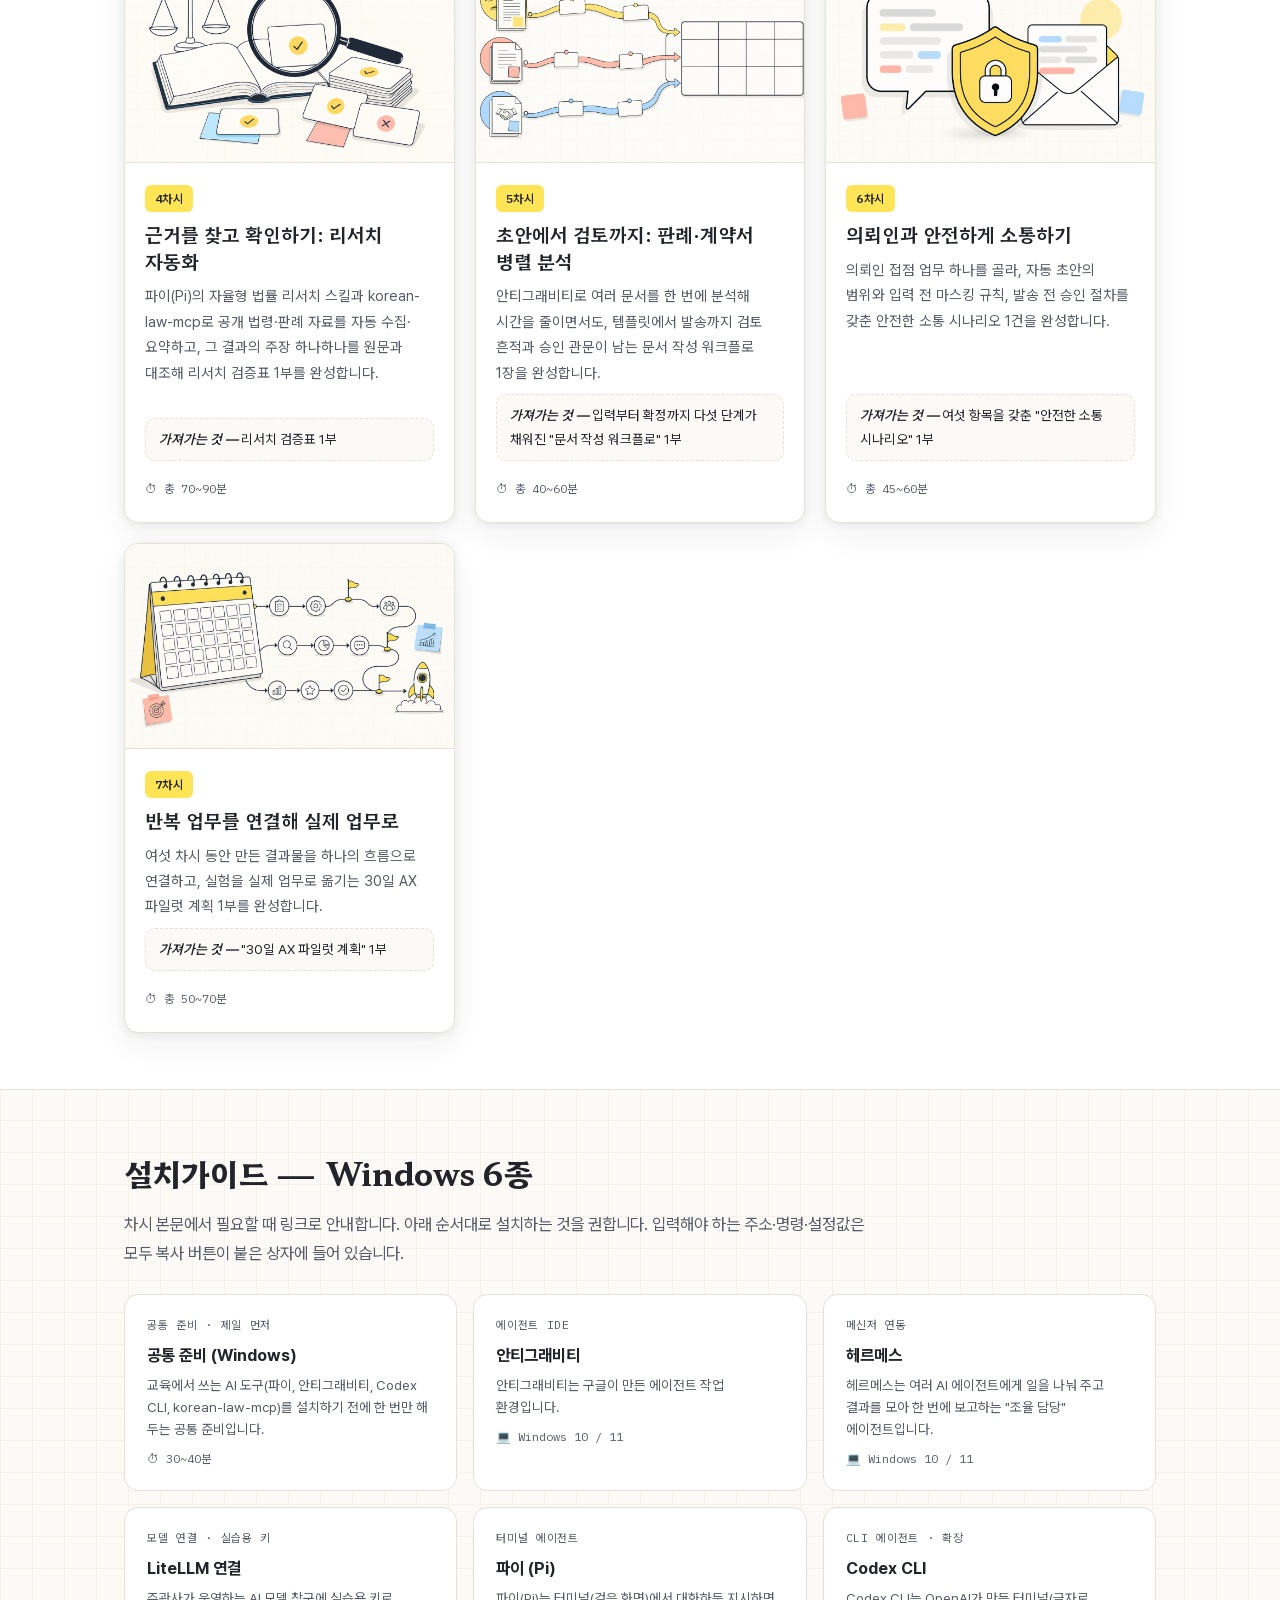
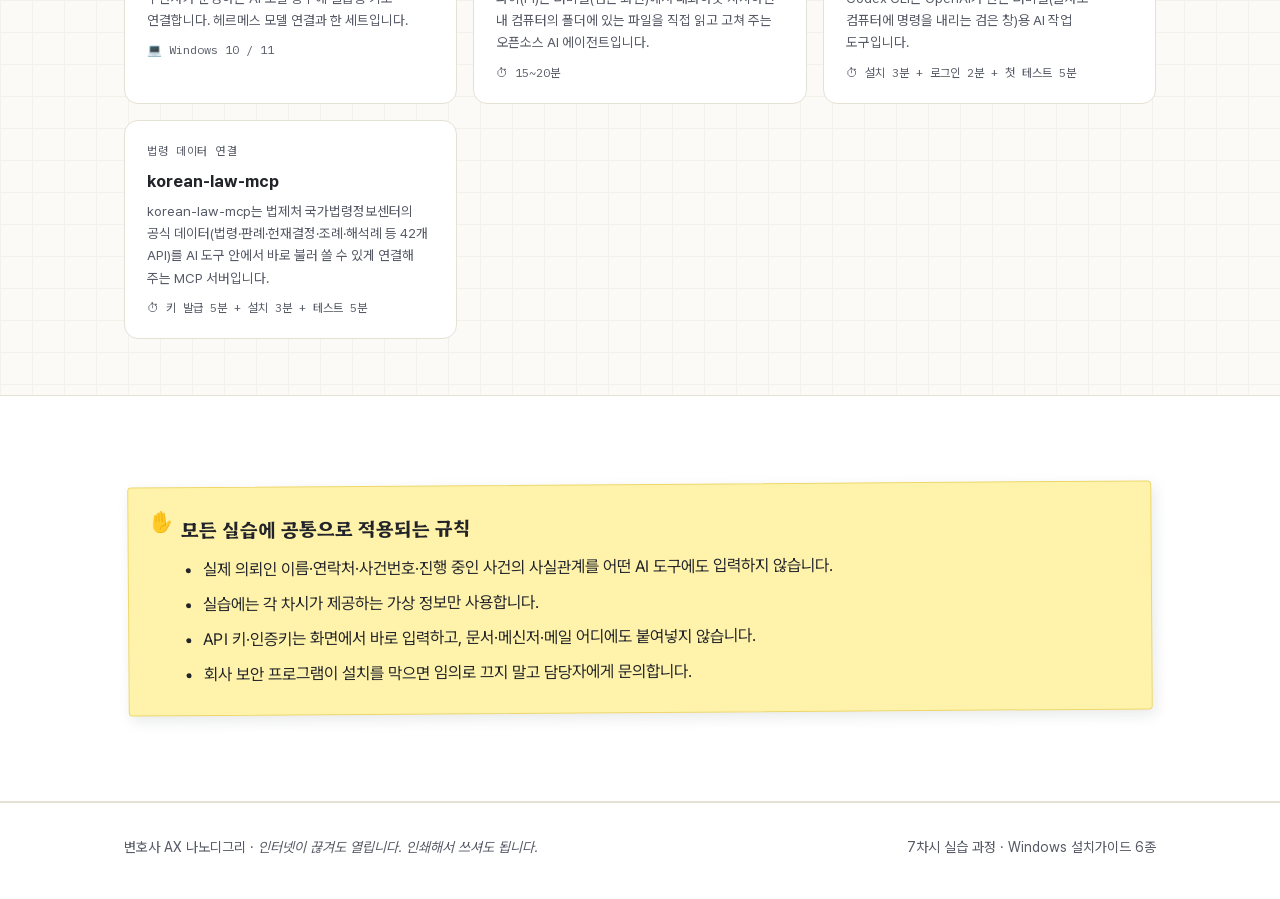
==== commit ee126452: "LiteLLM 가이드 간결화 개정(139→179줄, 파이 models.json 절 포함) + 2차시 LiteLLM 연계 반영 Claude-Session: https://claude" ====
--- a/index.html
+++ b/index.html
@@ -152,7 +152,7 @@
 <a class="case-card" href="install/litellm.html">
   <div class="area">모델 연결 · 실습용 키</div>
   <h3>LiteLLM 연결</h3>
-  <p>LiteLLM은 여러 AI 모델 제공자(OpenAI·앤트로픽·구글 등)를 하나의 창구로 묶어 주는 중개 서버입니다.</p>
+  <p>주관사가 운영하는 AI 모델 창구에 실습용 키로 연결합니다. 헤르메스 모델 연결과 한 세트입니다.</p>
   <div class="mats">💻 Windows 10 / 11</div>
 </a>
 <a class="case-card" href="install/pi.html">
